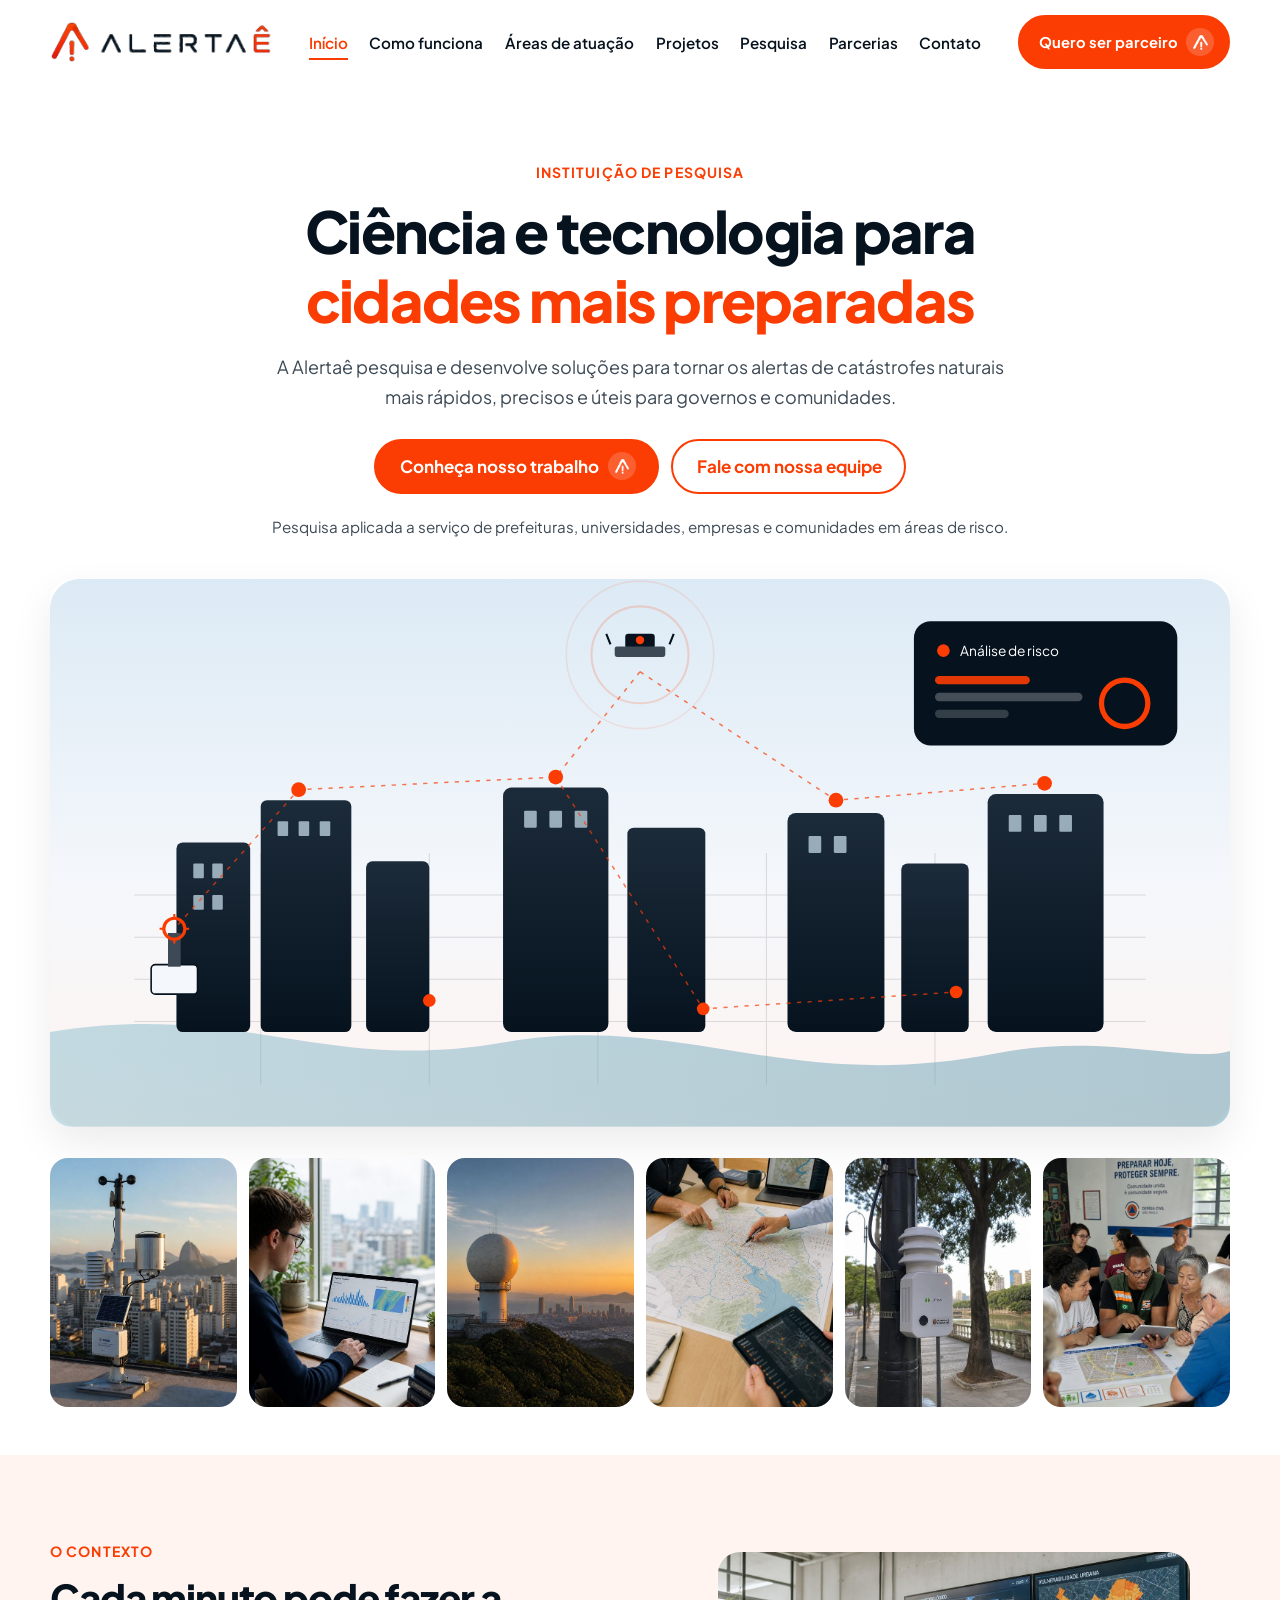
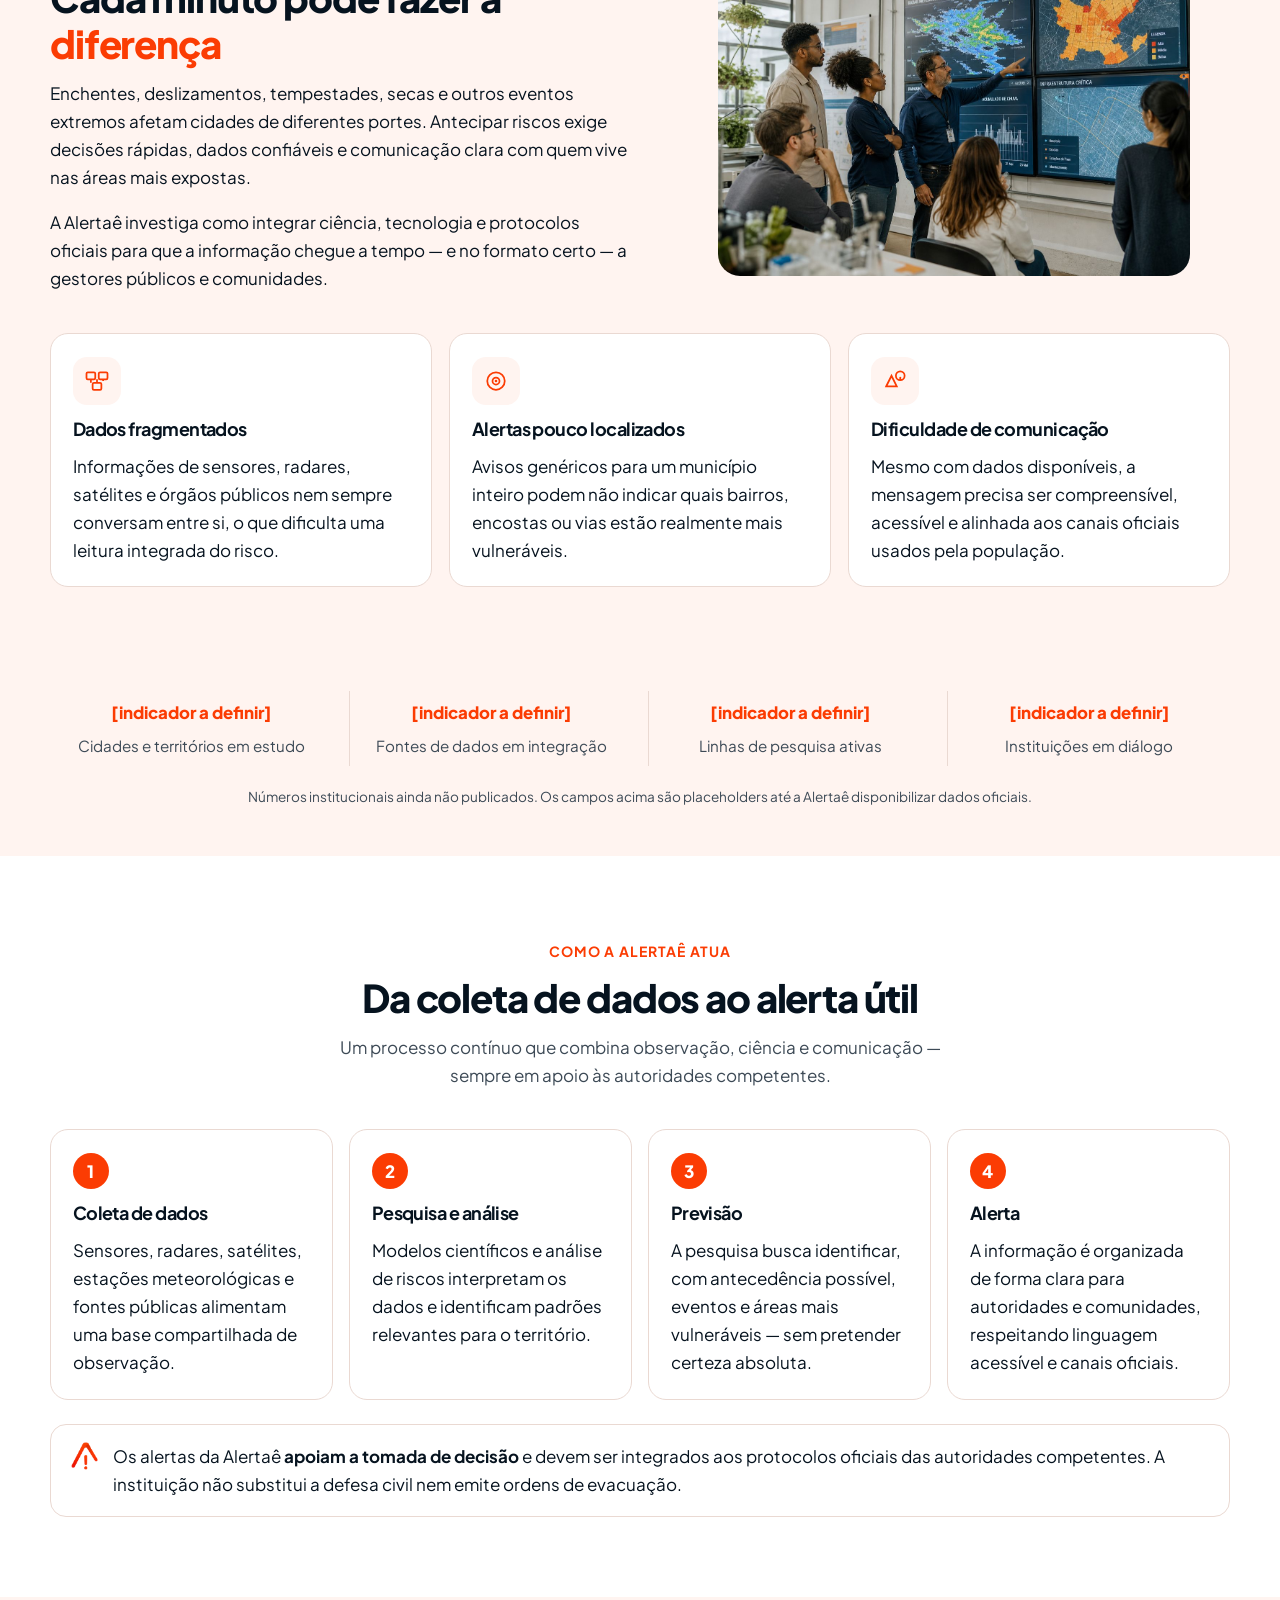
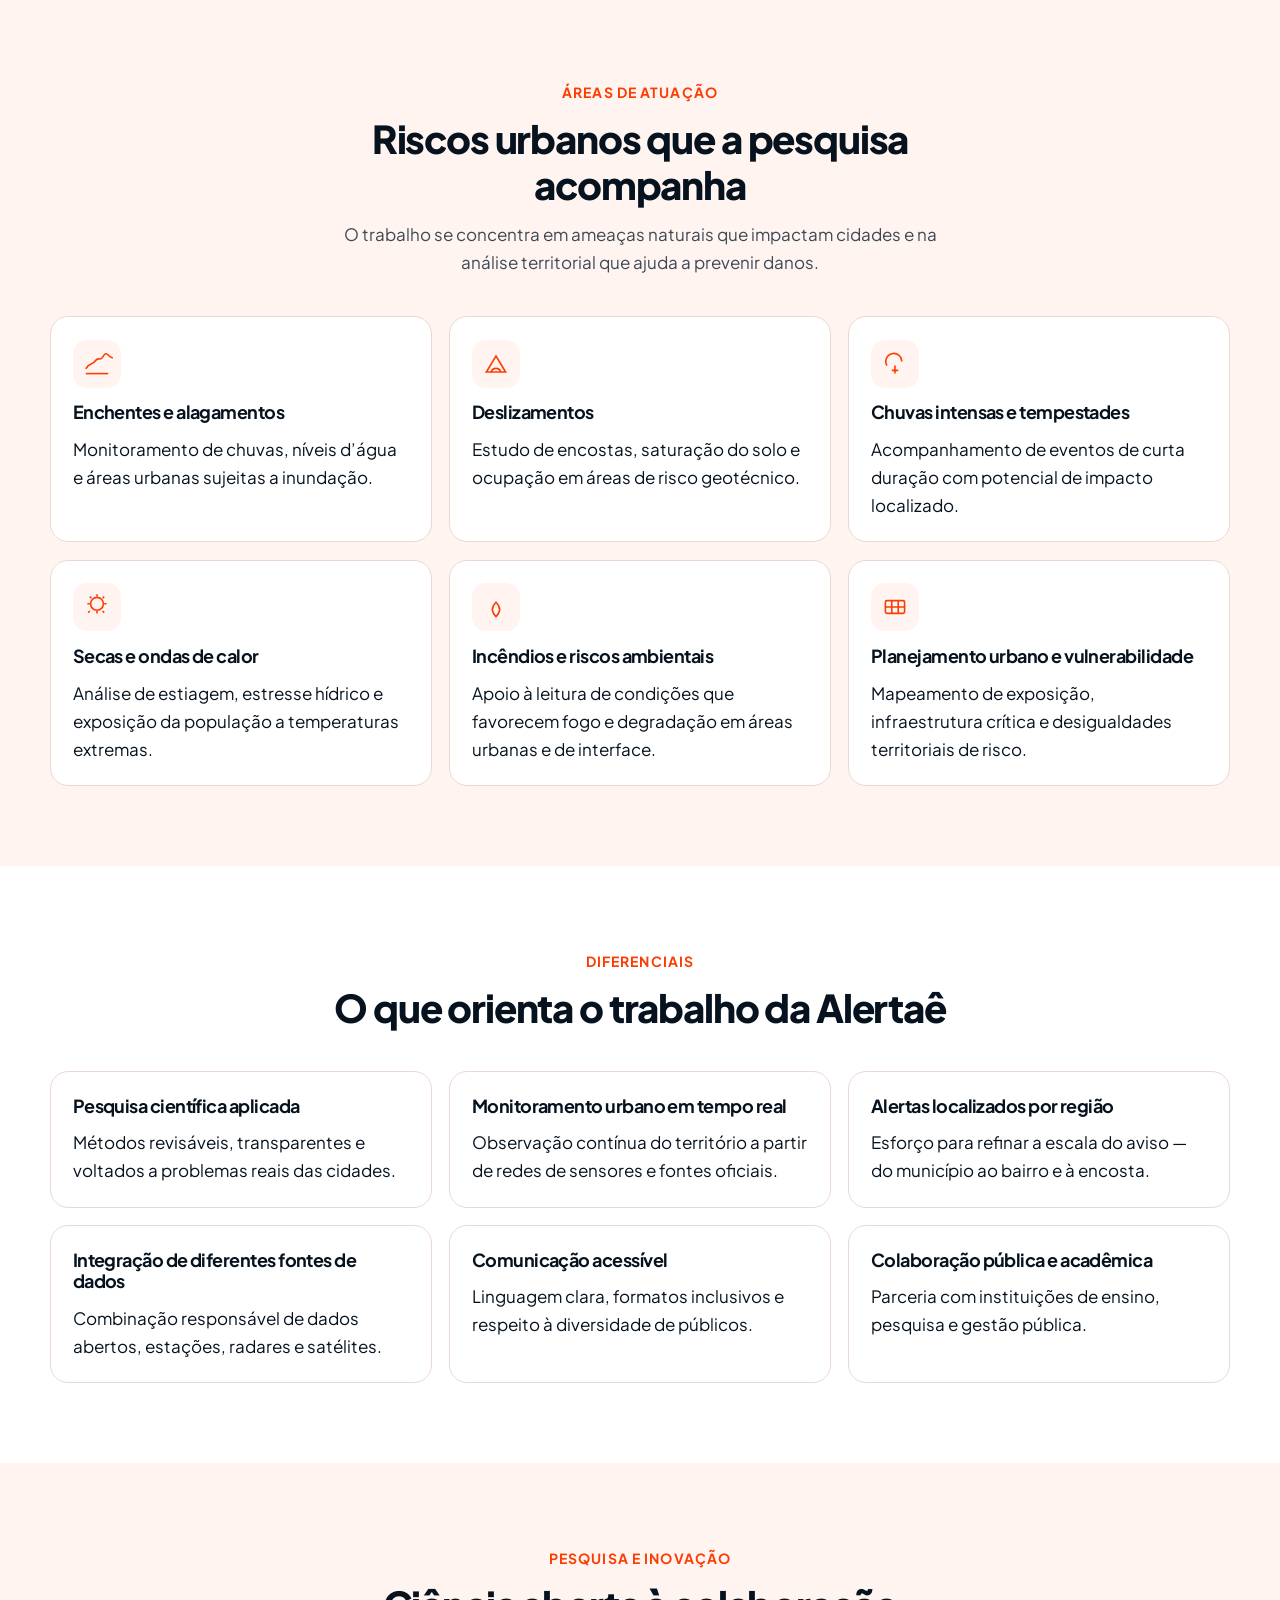
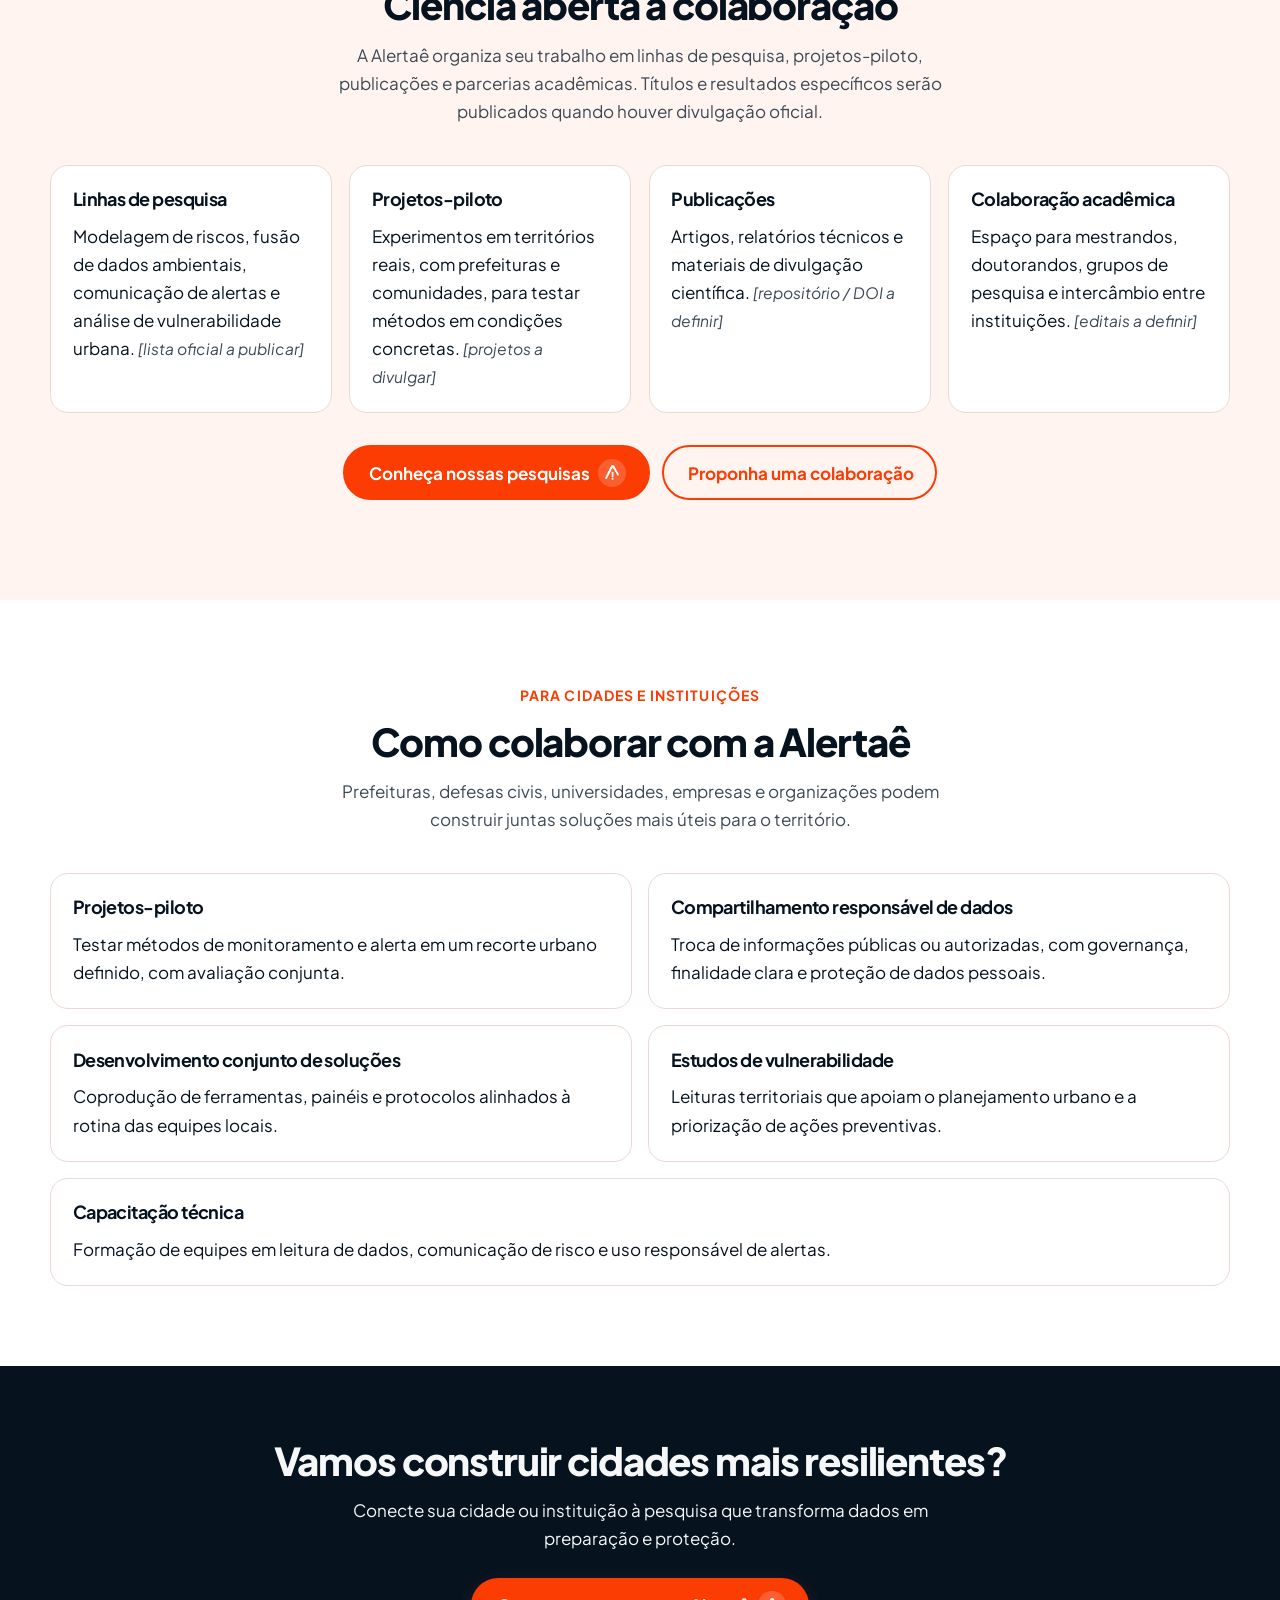
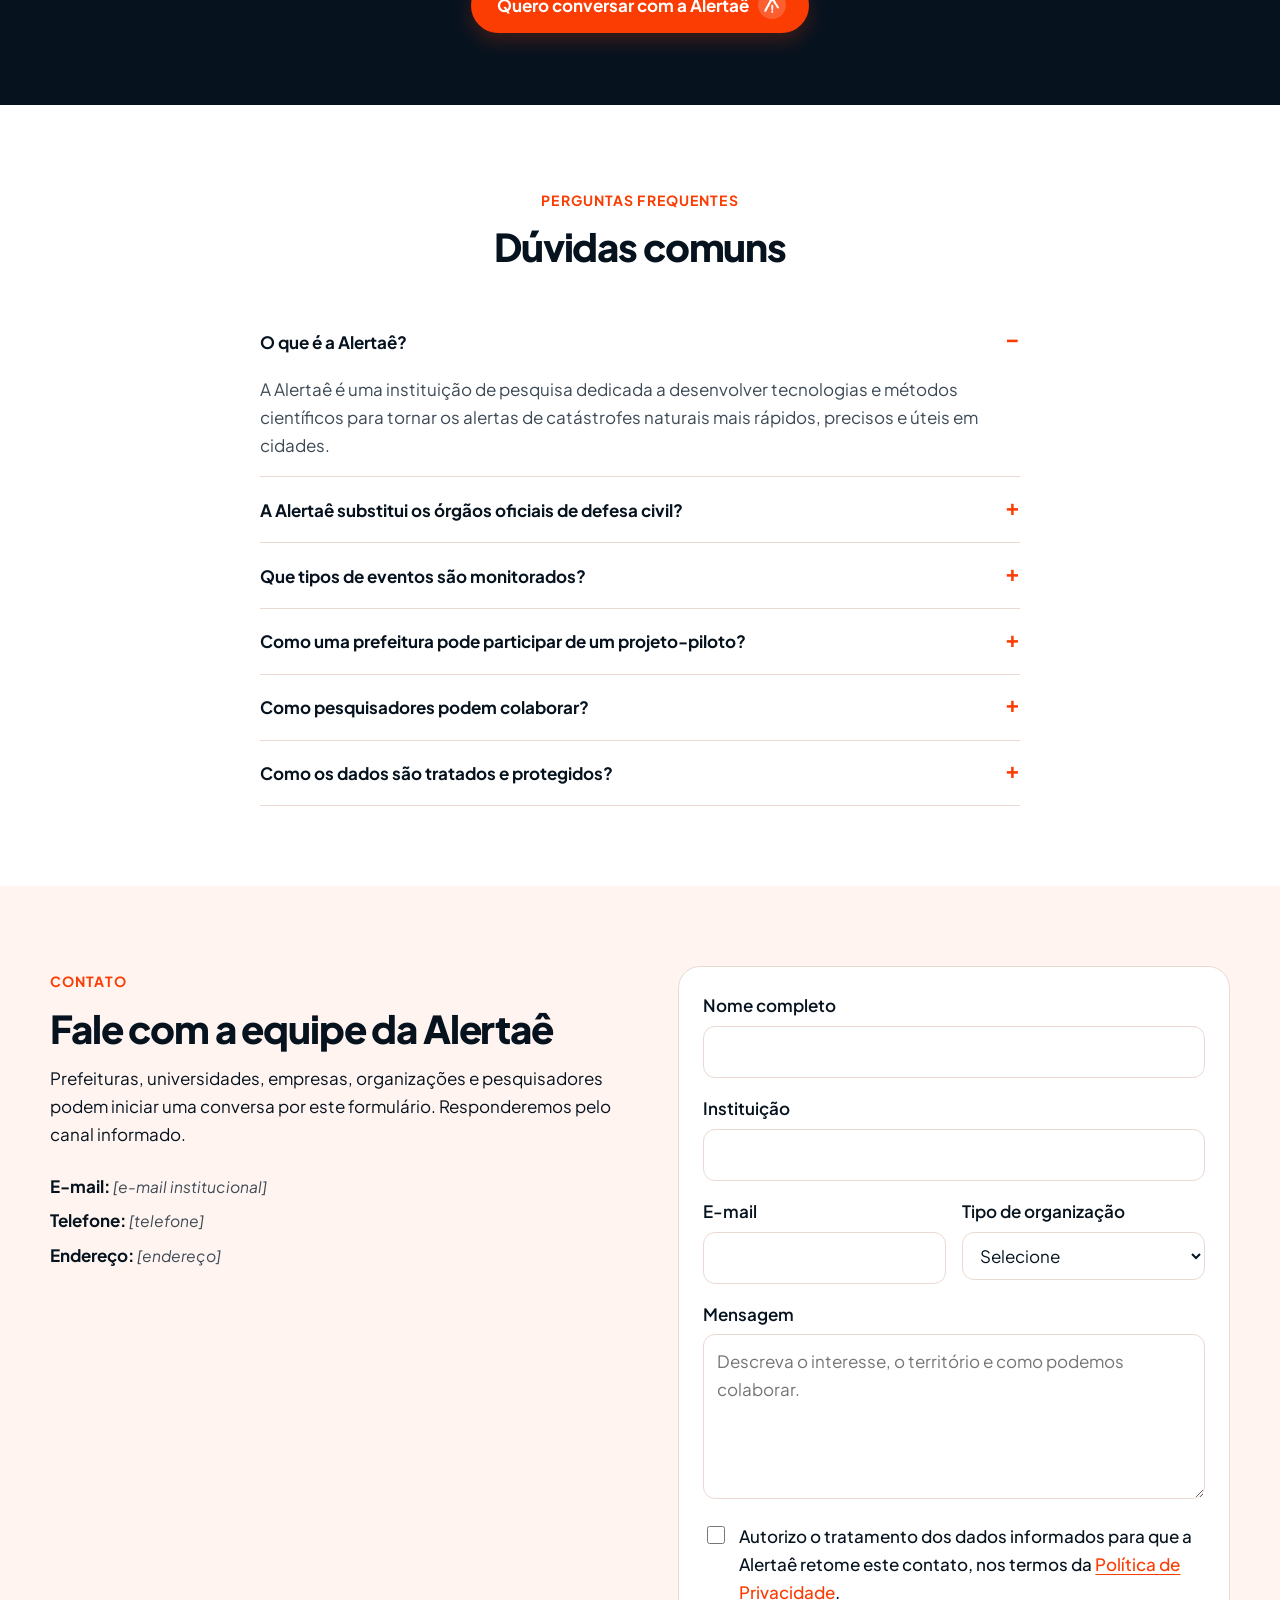
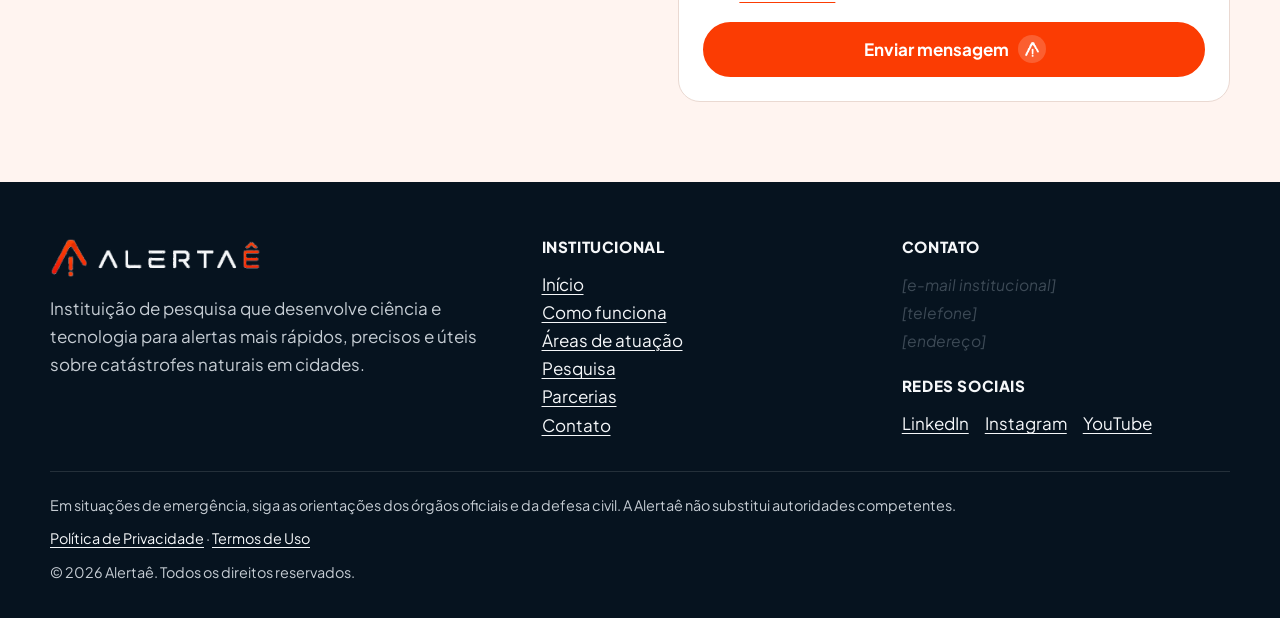
==== index.html @ 4af084ec "kjkfjnfk" ====
<!DOCTYPE html>
<html lang="pt-BR">
  <head>
    <meta charset="utf-8" />
    <meta name="viewport" content="width=device-width, initial-scale=1" />
    <meta name="theme-color" content="#06131f" />
    <meta name="color-scheme" content="light" />

    <!-- SEO -->
    <title>Alertaê — Ciência e tecnologia para cidades mais preparadas</title>
    <meta
      name="description"
      content="A Alertaê pesquisa e desenvolve métodos científicos e tecnologias para tornar os alertas de catástrofes naturais mais rápidos, precisos e úteis para governos e comunidades."
    />
    <meta name="robots" content="index, follow" />
    <link rel="canonical" href="https://[dominio-institucional]/" />

    <meta property="og:type" content="website" />
    <meta property="og:locale" content="pt_BR" />
    <meta property="og:title" content="Alertaê — Ciência e tecnologia para cidades mais preparadas" />
    <meta
      property="og:description"
      content="Pesquisa aplicada para antecipar riscos, apoiar decisões e proteger vidas em eventos extremos."
    />
    <meta property="og:image" content="assets/og-image.png" />
    <meta name="twitter:card" content="summary_large_image" />

    <link rel="icon" type="image/png" sizes="32x32" href="assets/favicon.png" />
    <link rel="icon" type="image/png" sizes="64x64" href="assets/favicon-64.png" />
    <link rel="apple-touch-icon" href="assets/apple-touch-icon.png" />

    <link rel="preconnect" href="https://fonts.googleapis.com" />
    <link rel="preconnect" href="https://fonts.gstatic.com" crossorigin />
    <link
      href="https://fonts.googleapis.com/css2?family=Plus+Jakarta+Sans:ital,wght@0,400;0,500;0,600;0,700;0,800;1,400&display=swap"
      rel="stylesheet"
    />
    <link rel="stylesheet" href="css/styles.css" />

    <script type="application/ld+json">
      {
        "@context": "https://schema.org",
        "@type": "ResearchOrganization",
        "name": "Alertaê",
        "url": "https://[dominio-institucional]/",
        "logo": "assets/logo-principal.png",
        "email": "[e-mail institucional]",
        "telephone": "[telefone]",
        "address": {
          "@type": "PostalAddress",
          "streetAddress": "[endereço]",
          "addressCountry": "BR"
        },
        "description": "Instituição de pesquisa dedicada ao desenvolvimento de tecnologias e métodos científicos para alertas mais rápidos e precisos sobre catástrofes naturais em cidades."
      }
    </script>
  </head>
  <body>
    <a class="skip-link" href="#conteudo">Pular para o conteúdo principal</a>

    <!-- ========== CABEÇALHO ========== -->
    <header class="site-header" id="topo">
      <div class="container header__inner">
        <a class="brand" href="#inicio" aria-label="Alertaê — ir para o início">
          <img
            class="brand__logo"
            src="assets/logo.png"
            alt="Alertaê"
            width="220"
            height="43"
          />
        </a>

        <nav class="nav" id="nav-principal" aria-label="Principal">
          <ul class="nav__list">
            <li><a class="nav__link is-active" href="#inicio">Início</a></li>
            <li><a class="nav__link" href="#como-funciona">Como funciona</a></li>
            <li><a class="nav__link" href="#areas">Áreas de atuação</a></li>
            <li><a class="nav__link" href="#projetos">Projetos</a></li>
            <li><a class="nav__link" href="#pesquisa">Pesquisa</a></li>
            <li><a class="nav__link" href="#parcerias">Parcerias</a></li>
            <li><a class="nav__link" href="#contato">Contato</a></li>
            <li class="nav__cta">
              <a class="btn btn--primary" href="#contato">Quero ser parceiro</a>
            </li>
          </ul>
        </nav>

        <div class="header__actions">
          <a class="btn btn--primary" href="#contato">
            Quero ser parceiro
            <span class="btn__icon" aria-hidden="true">
              <img src="assets/icone-branco.png" alt="" width="16" height="16" />
            </span>
          </a>
          <button
            class="nav-toggle"
            type="button"
            aria-controls="nav-principal"
            aria-expanded="false"
            aria-label="Abrir menu"
          >
            <span class="nav-toggle__bars" aria-hidden="true"></span>
          </button>
        </div>
      </div>
    </header>

    <main id="conteudo">
      <!-- ========== HERO ========== -->
      <section class="hero" id="inicio" aria-labelledby="hero-titulo">
        <div class="container">
          <p class="eyebrow">Instituição de pesquisa</p>
          <h1 id="hero-titulo" class="hero__title">
            Ciência e tecnologia para
            <span class="accent">cidades mais preparadas</span>
          </h1>
          <p class="hero__lead">
            A Alertaê pesquisa e desenvolve soluções para tornar os alertas de
            catástrofes naturais mais rápidos, precisos e úteis para governos e
            comunidades.
          </p>
          <div class="hero__actions">
            <a class="btn btn--primary" href="#como-funciona">
              Conheça nosso trabalho
              <span class="btn__icon" aria-hidden="true">
                <img src="assets/icone-branco.png" alt="" width="16" height="16" />
              </span>
            </a>
            <a class="btn btn--ghost" href="#contato">Fale com nossa equipe</a>
          </div>
          <p class="hero__trust">
            Pesquisa aplicada a serviço de prefeituras, universidades, empresas e
            comunidades em áreas de risco.
          </p>

          <!-- Visualização: cidade monitorada por sensores, satélites e estações -->
          <figure class="hero__visual">
            <svg
              class="city-monitor"
              viewBox="0 0 1120 520"
              role="img"
              aria-labelledby="city-monitor-title city-monitor-desc"
            >
              <title id="city-monitor-title">Cidade monitorada pela Alertaê</title>
              <desc id="city-monitor-desc">
                Ilustração de um tecido urbano com estações meteorológicas, sensores,
                satélite e painéis de análise de dados conectados em rede.
              </desc>
              <defs>
                <linearGradient id="sky" x1="0" y1="0" x2="0" y2="1">
                  <stop offset="0%" stop-color="#dceaf5" />
                  <stop offset="55%" stop-color="#f4f7fb" />
                  <stop offset="100%" stop-color="#fff4f0" />
                </linearGradient>
                <linearGradient id="building" x1="0" y1="0" x2="0" y2="1">
                  <stop offset="0%" stop-color="#1c2b3a" />
                  <stop offset="100%" stop-color="#06131f" />
                </linearGradient>
                <linearGradient id="water" x1="0" y1="0" x2="1" y2="0">
                  <stop offset="0%" stop-color="#7eb7c9" />
                  <stop offset="100%" stop-color="#4f8fa8" />
                </linearGradient>
              </defs>
              <rect width="1120" height="520" rx="28" fill="url(#sky)" />

              <!-- satélite e ondas de sinal -->
              <g class="pulse-ring" transform="translate(560 72)">
                <circle r="46" fill="none" stroke="#fb3c03" stroke-opacity="0.18" stroke-width="2" />
                <circle r="70" fill="none" stroke="#fb3c03" stroke-opacity="0.1" stroke-width="1.5" />
              </g>
              <g transform="translate(528 44)">
                <rect x="18" y="8" width="28" height="14" rx="3" fill="#06131f" />
                <rect x="8" y="20" width="48" height="10" rx="2" fill="#3d4a56" />
                <circle cx="32" cy="14" r="4" fill="#fb3c03" />
                <path d="M4 18 L0 8 M60 18 L64 8" stroke="#06131f" stroke-width="2" />
              </g>

              <!-- grade urbana de fundo -->
              <g opacity="0.12" stroke="#06131f" stroke-width="1">
                <path d="M80 300 H1040 M80 340 H1040 M80 380 H1040 M80 420 H1040" />
                <path d="M200 260 V480 M360 260 V480 M520 260 V480 M680 260 V480 M840 260 V480" />
              </g>

              <!-- rio -->
              <path
                d="M0 430 C180 400 260 470 430 440 C600 410 700 490 900 450 C1000 430 1080 460 1120 448 V520 H0 Z"
                fill="url(#water)"
                opacity="0.45"
              />

              <!-- edifícios -->
              <g fill="url(#building)">
                <rect x="120" y="250" width="70" height="180" rx="6" />
                <rect x="200" y="210" width="86" height="220" rx="6" />
                <rect x="300" y="268" width="60" height="162" rx="6" />
                <rect x="430" y="198" width="100" height="232" rx="8" />
                <rect x="548" y="236" width="74" height="194" rx="6" />
                <rect x="700" y="222" width="92" height="208" rx="8" />
                <rect x="808" y="270" width="64" height="160" rx="6" />
                <rect x="890" y="204" width="110" height="226" rx="8" />
              </g>
              <!-- janelas -->
              <g fill="#cfe4f0" opacity="0.7">
                <rect x="136" y="270" width="10" height="14" rx="1" /><rect x="154" y="270" width="10" height="14" rx="1" />
                <rect x="136" y="300" width="10" height="14" rx="1" /><rect x="154" y="300" width="10" height="14" rx="1" />
                <rect x="216" y="230" width="10" height="14" rx="1" /><rect x="236" y="230" width="10" height="14" rx="1" />
                <rect x="256" y="230" width="10" height="14" rx="1" />
                <rect x="450" y="220" width="12" height="16" rx="1" /><rect x="474" y="220" width="12" height="16" rx="1" />
                <rect x="498" y="220" width="12" height="16" rx="1" />
                <rect x="720" y="244" width="12" height="16" rx="1" /><rect x="744" y="244" width="12" height="16" rx="1" />
                <rect x="910" y="224" width="12" height="16" rx="1" /><rect x="934" y="224" width="12" height="16" rx="1" />
                <rect x="958" y="224" width="12" height="16" rx="1" />
              </g>

              <!-- estação meteorológica -->
              <g transform="translate(78 318)">
                <rect x="18" y="48" width="44" height="28" rx="4" fill="#f4f7fb" stroke="#06131f" stroke-width="1.5" />
                <rect x="34" y="18" width="12" height="32" fill="#3d4a56" />
                <circle cx="40" cy="14" r="10" fill="none" stroke="#fb3c03" stroke-width="3" />
                <path d="M40 4 V0 M50 14 H54 M40 24 V28 M30 14 H26" stroke="#fb3c03" stroke-width="2" />
              </g>

              <!-- nós de sensores -->
              <g class="sensor-nodes">
                <circle cx="236" cy="200" r="7" fill="#fb3c03" />
                <circle cx="480" cy="188" r="7" fill="#fb3c03" />
                <circle cx="746" cy="210" r="7" fill="#fb3c03" />
                <circle cx="944" cy="194" r="7" fill="#fb3c03" />
                <circle cx="360" cy="400" r="6" fill="#fb3c03" />
                <circle cx="620" cy="408" r="6" fill="#fb3c03" />
                <circle cx="860" cy="392" r="6" fill="#fb3c03" />
              </g>
              <g fill="none" stroke="#fb3c03" stroke-width="1.4" stroke-dasharray="4 6" opacity="0.7">
                <path d="M560 88 L480 188 L236 200 L118 332" />
                <path d="M560 88 L746 210 L944 194" />
                <path d="M480 188 L620 408 L860 392" />
              </g>

              <!-- painel de análise -->
              <g transform="translate(820 40)">
                <rect width="250" height="118" rx="16" fill="#06131f" />
                <circle cx="28" cy="28" r="6" fill="#fb3c03" />
                <text x="44" y="33" fill="#fff" font-size="13" font-family="Plus Jakarta Sans, sans-serif">Análise de risco</text>
                <rect x="20" y="52" width="90" height="8" rx="4" fill="#fb3c03" opacity="0.9" />
                <rect x="20" y="68" width="140" height="8" rx="4" fill="#fff" opacity="0.25" />
                <rect x="20" y="84" width="70" height="8" rx="4" fill="#fff" opacity="0.18" />
                <circle cx="200" cy="78" r="22" fill="none" stroke="#fb3c03" stroke-width="5" />
              </g>
            </svg>
            <figcaption class="visually-hidden">
              Representação esquemática de monitoramento urbano com sensores,
              satélite, estação meteorológica e análise de dados.
            </figcaption>
          </figure>

          <!-- Faixa de imagens (referência de layout) -->
          <ul class="media-strip" aria-label="Ambientes de pesquisa e monitoramento">
            <li>
              <img
                src="assets/images/galeria-estacao.jpg"
                alt="Estação meteorológica instalada em área urbana para coleta de dados ambientais"
                width="507"
                height="760"
                loading="lazy"
              />
            </li>
            <li>
              <img
                src="assets/images/galeria-pesquisa.jpg"
                alt="Pesquisadores analisando mapas e dados em ambiente de laboratório"
                width="507"
                height="760"
                loading="lazy"
              />
            </li>
            <li>
              <img
                src="assets/images/galeria-radar.jpg"
                alt="Visualização de radar meteorológico em tela de monitoramento"
                width="507"
                height="760"
                loading="lazy"
              />
            </li>
            <li>
              <img
                src="assets/images/galeria-mapa.jpg"
                alt="Mapa urbano com camadas de dados para análise de vulnerabilidade"
                width="507"
                height="760"
                loading="lazy"
              />
            </li>
            <li>
              <img
                src="assets/images/galeria-sensores.jpg"
                alt="Sensor ambiental instalado em via pública como parte de uma rede de monitoramento"
                width="507"
                height="760"
                loading="lazy"
              />
            </li>
            <li>
              <img
                src="assets/images/galeria-comunidade.jpg"
                alt="Encontro colaborativo entre equipe técnica e comunidade para preparação diante de riscos"
                width="507"
                height="760"
                loading="lazy"
              />
            </li>
          </ul>
        </div>
      </section>

      <!-- ========== PROBLEMA ========== -->
      <section class="section section--soft" id="problema" aria-labelledby="problema-titulo">
        <div class="container">
          <div class="split">
            <div>
              <p class="eyebrow">O contexto</p>
              <h2 id="problema-titulo">
                Cada minuto pode fazer a
                <span class="accent">diferença</span>
              </h2>
              <p>
                Enchentes, deslizamentos, tempestades, secas e outros eventos extremos
                afetam cidades de diferentes portes. Antecipar riscos exige decisões
                rápidas, dados confiáveis e comunicação clara com quem vive nas áreas
                mais expostas.
              </p>
              <p>
                A Alertaê investiga como integrar ciência, tecnologia e protocolos
                oficiais para que a informação chegue a tempo — e no formato certo —
                a gestores públicos e comunidades.
              </p>
            </div>
            <figure class="split__media">
              <img
                src="assets/images/pesquisa.jpg"
                alt="Equipe de pesquisa em laboratório analisando dados ambientais em telas e mapas"
                width="1350"
                height="900"
                loading="lazy"
              />
            </figure>
          </div>

          <ul class="challenge-grid">
            <li class="challenge-card">
              <span class="challenge-card__icon" aria-hidden="true">
                <svg viewBox="0 0 32 32" width="28" height="28"><rect x="4" y="6" width="10" height="8" rx="1.5" fill="none" stroke="currentColor" stroke-width="2"/><rect x="18" y="6" width="10" height="8" rx="1.5" fill="none" stroke="currentColor" stroke-width="2"/><rect x="11" y="18" width="10" height="8" rx="1.5" fill="none" stroke="currentColor" stroke-width="2"/><path d="M9 14v4M23 14v2M16 14v4" stroke="currentColor" stroke-width="2"/></svg>
              </span>
              <h3>Dados fragmentados</h3>
              <p>
                Informações de sensores, radares, satélites e órgãos públicos nem
                sempre conversam entre si, o que dificulta uma leitura integrada do
                risco.
              </p>
            </li>
            <li class="challenge-card">
              <span class="challenge-card__icon" aria-hidden="true">
                <svg viewBox="0 0 32 32" width="28" height="28"><circle cx="16" cy="16" r="10" fill="none" stroke="currentColor" stroke-width="2"/><circle cx="16" cy="16" r="4" fill="none" stroke="currentColor" stroke-width="2"/><circle cx="16" cy="16" r="1.5" fill="currentColor"/></svg>
              </span>
              <h3>Alertas pouco localizados</h3>
              <p>
                Avisos genéricos para um município inteiro podem não indicar quais
                bairros, encostas ou vias estão realmente mais vulneráveis.
              </p>
            </li>
            <li class="challenge-card">
              <span class="challenge-card__icon" aria-hidden="true">
                <svg viewBox="0 0 32 32" width="28" height="28"><path d="M6 22l6-12 6 12H6z" fill="none" stroke="currentColor" stroke-width="2"/><circle cx="22" cy="10" r="5" fill="none" stroke="currentColor" stroke-width="2"/><path d="M22 12v2" stroke="currentColor" stroke-width="2" stroke-linecap="round"/></svg>
              </span>
              <h3>Dificuldade de comunicação</h3>
              <p>
                Mesmo com dados disponíveis, a mensagem precisa ser compreensível,
                acessível e alinhada aos canais oficiais usados pela população.
              </p>
            </li>
          </ul>
        </div>
      </section>

      <!-- Indicadores institucionais: placeholders, sem números inventados -->
      <section class="metrics" aria-labelledby="metricas-titulo">
        <div class="container">
          <h2 id="metricas-titulo" class="visually-hidden">Indicadores institucionais</h2>
          <ul class="metrics__list">
            <li>
              <p class="metrics__value">[indicador a definir]</p>
              <p class="metrics__label">Cidades e territórios em estudo</p>
            </li>
            <li>
              <p class="metrics__value">[indicador a definir]</p>
              <p class="metrics__label">Fontes de dados em integração</p>
            </li>
            <li>
              <p class="metrics__value">[indicador a definir]</p>
              <p class="metrics__label">Linhas de pesquisa ativas</p>
            </li>
            <li>
              <p class="metrics__value">[indicador a definir]</p>
              <p class="metrics__label">Instituições em diálogo</p>
            </li>
          </ul>
          <p class="metrics__note">
            Números institucionais ainda não publicados. Os campos acima são
            placeholders até a Alertaê disponibilizar dados oficiais.
          </p>
        </div>
      </section>

      <!-- ========== COMO FUNCIONA ========== -->
      <section class="section" id="como-funciona" aria-labelledby="como-titulo">
        <div class="container">
          <header class="section__header">
            <p class="eyebrow">Como a Alertaê atua</p>
            <h2 id="como-titulo">Da coleta de dados ao alerta útil</h2>
            <p class="section__intro">
              Um processo contínuo que combina observação, ciência e comunicação —
              sempre em apoio às autoridades competentes.
            </p>
          </header>

          <ol class="process">
            <li class="process__step">
              <span class="process__num" aria-hidden="true">1</span>
              <h3>Coleta de dados</h3>
              <p>
                Sensores, radares, satélites, estações meteorológicas e fontes
                públicas alimentam uma base compartilhada de observação.
              </p>
            </li>
            <li class="process__step">
              <span class="process__num" aria-hidden="true">2</span>
              <h3>Pesquisa e análise</h3>
              <p>
                Modelos científicos e análise de riscos interpretam os dados e
                identificam padrões relevantes para o território.
              </p>
            </li>
            <li class="process__step">
              <span class="process__num" aria-hidden="true">3</span>
              <h3>Previsão</h3>
              <p>
                A pesquisa busca identificar, com antecedência possível, eventos e
                áreas mais vulneráveis — sem pretender certeza absoluta.
              </p>
            </li>
            <li class="process__step">
              <span class="process__num" aria-hidden="true">4</span>
              <h3>Alerta</h3>
              <p>
                A informação é organizada de forma clara para autoridades e
                comunidades, respeitando linguagem acessível e canais oficiais.
              </p>
            </li>
          </ol>

          <aside class="notice" role="note">
            <img src="assets/icone.png" alt="" width="28" height="28" />
            <p>
              Os alertas da Alertaê <strong>apoiam a tomada de decisão</strong> e
              devem ser integrados aos protocolos oficiais das autoridades
              competentes. A instituição não substitui a defesa civil nem emite
              ordens de evacuação.
            </p>
          </aside>
        </div>
      </section>

      <!-- ========== ÁREAS ========== -->
      <section class="section section--soft" id="areas" aria-labelledby="areas-titulo">
        <div class="container">
          <header class="section__header">
            <p class="eyebrow">Áreas de atuação</p>
            <h2 id="areas-titulo">Riscos urbanos que a pesquisa acompanha</h2>
            <p class="section__intro">
              O trabalho se concentra em ameaças naturais que impactam cidades e
              na análise territorial que ajuda a prevenir danos.
            </p>
          </header>

          <ul class="card-grid">
            <li class="info-card">
              <span class="info-card__icon" aria-hidden="true">
                <svg viewBox="0 0 40 40" width="32" height="32"><path d="M6 26c4-8 8-4 12-10s6 2 10-6 8 4 12 2" fill="none" stroke="currentColor" stroke-width="2"/><path d="M6 32h28" stroke="currentColor" stroke-width="2"/></svg>
              </span>
              <h3>Enchentes e alagamentos</h3>
              <p>Monitoramento de chuvas, níveis d’água e áreas urbanas sujeitas a inundação.</p>
            </li>
            <li class="info-card">
              <span class="info-card__icon" aria-hidden="true">
                <svg viewBox="0 0 40 40" width="32" height="32"><path d="M8 30 L20 10 L32 30Z" fill="none" stroke="currentColor" stroke-width="2"/><path d="M14 30c2-6 10-6 12 0" fill="none" stroke="currentColor" stroke-width="2"/></svg>
              </span>
              <h3>Deslizamentos</h3>
              <p>Estudo de encostas, saturação do solo e ocupação em áreas de risco geotécnico.</p>
            </li>
            <li class="info-card">
              <span class="info-card__icon" aria-hidden="true">
                <svg viewBox="0 0 40 40" width="32" height="32"><path d="M10 22a10 10 0 1 1 18.5-5" fill="none" stroke="currentColor" stroke-width="2"/><path d="M20 22v10M16 28h8" stroke="currentColor" stroke-width="2"/></svg>
              </span>
              <h3>Chuvas intensas e tempestades</h3>
              <p>Acompanhamento de eventos de curta duração com potencial de impacto localizado.</p>
            </li>
            <li class="info-card">
              <span class="info-card__icon" aria-hidden="true">
                <svg viewBox="0 0 40 40" width="32" height="32"><circle cx="20" cy="16" r="8" fill="none" stroke="currentColor" stroke-width="2"/><path d="M20 4v3M20 25v3M8 16h3M29 16h3M11 7l2 2M27 25l2 2M29 7l-2 2M11 25l-2 2" stroke="currentColor" stroke-width="2"/></svg>
              </span>
              <h3>Secas e ondas de calor</h3>
              <p>Análise de estiagem, estresse hídrico e exposição da população a temperaturas extremas.</p>
            </li>
            <li class="info-card">
              <span class="info-card__icon" aria-hidden="true">
                <svg viewBox="0 0 40 40" width="32" height="32"><path d="M20 32c8-8 4-14 0-18-4 4-8 10 0 18z" fill="none" stroke="currentColor" stroke-width="2"/></svg>
              </span>
              <h3>Incêndios e riscos ambientais</h3>
              <p>Apoio à leitura de condições que favorecem fogo e degradação em áreas urbanas e de interface.</p>
            </li>
            <li class="info-card">
              <span class="info-card__icon" aria-hidden="true">
                <svg viewBox="0 0 40 40" width="32" height="32"><rect x="8" y="12" width="24" height="16" rx="2" fill="none" stroke="currentColor" stroke-width="2"/><path d="M8 20h24M16 12v16M24 12v16" stroke="currentColor" stroke-width="2"/></svg>
              </span>
              <h3>Planejamento urbano e vulnerabilidade</h3>
              <p>Mapeamento de exposição, infraestrutura crítica e desigualdades territoriais de risco.</p>
            </li>
          </ul>
        </div>
      </section>

      <!-- ========== DIFERENCIAIS ========== -->
      <section class="section" id="diferenciais" aria-labelledby="diferenciais-titulo">
        <div class="container">
          <header class="section__header">
            <p class="eyebrow">Diferenciais</p>
            <h2 id="diferenciais-titulo">O que orienta o trabalho da Alertaê</h2>
          </header>
          <ul class="feature-grid">
            <li>
              <h3>Pesquisa científica aplicada</h3>
              <p>Métodos revisáveis, transparentes e voltados a problemas reais das cidades.</p>
            </li>
            <li>
              <h3>Monitoramento urbano em tempo real</h3>
              <p>Observação contínua do território a partir de redes de sensores e fontes oficiais.</p>
            </li>
            <li>
              <h3>Alertas localizados por região</h3>
              <p>Esforço para refinar a escala do aviso — do município ao bairro e à encosta.</p>
            </li>
            <li>
              <h3>Integração de diferentes fontes de dados</h3>
              <p>Combinação responsável de dados abertos, estações, radares e satélites.</p>
            </li>
            <li>
              <h3>Comunicação acessível</h3>
              <p>Linguagem clara, formatos inclusivos e respeito à diversidade de públicos.</p>
            </li>
            <li>
              <h3>Colaboração pública e acadêmica</h3>
              <p>Parceria com instituições de ensino, pesquisa e gestão pública.</p>
            </li>
          </ul>
        </div>
      </section>

      <!-- ========== PESQUISA ========== -->
      <section class="section section--soft" id="pesquisa" aria-labelledby="pesquisa-titulo">
        <div class="container">
          <header class="section__header">
            <p class="eyebrow">Pesquisa e inovação</p>
            <h2 id="pesquisa-titulo">Ciência aberta à colaboração</h2>
            <p class="section__intro">
              A Alertaê organiza seu trabalho em linhas de pesquisa, projetos-piloto,
              publicações e parcerias acadêmicas. Títulos e resultados específicos
              serão publicados quando houver divulgação oficial.
            </p>
          </header>

          <ul class="card-grid card-grid--4">
            <li class="info-card">
              <h3>Linhas de pesquisa</h3>
              <p>
                Modelagem de riscos, fusão de dados ambientais, comunicação de alertas
                e análise de vulnerabilidade urbana.
                <span class="placeholder">[lista oficial a publicar]</span>
              </p>
            </li>
            <li class="info-card">
              <h3>Projetos-piloto</h3>
              <p>
                Experimentos em territórios reais, com prefeituras e comunidades,
                para testar métodos em condições concretas.
                <span class="placeholder">[projetos a divulgar]</span>
              </p>
            </li>
            <li class="info-card">
              <h3>Publicações</h3>
              <p>
                Artigos, relatórios técnicos e materiais de divulgação científica.
                <span class="placeholder">[repositório / DOI a definir]</span>
              </p>
            </li>
            <li class="info-card">
              <h3>Colaboração acadêmica</h3>
              <p>
                Espaço para mestrandos, doutorandos, grupos de pesquisa e intercâmbio
                entre instituições.
                <span class="placeholder">[editais a definir]</span>
              </p>
            </li>
          </ul>

          <div class="hero__actions section__actions">
            <a class="btn btn--primary" href="#contato">
              Conheça nossas pesquisas
              <span class="btn__icon" aria-hidden="true">
                <img src="assets/icone-branco.png" alt="" width="16" height="16" />
              </span>
            </a>
            <a class="btn btn--ghost" href="#contato">Proponha uma colaboração</a>
          </div>
        </div>
      </section>

      <!-- ========== PARCERIAS ========== -->
      <section class="section" id="parcerias" aria-labelledby="parcerias-titulo">
        <div class="container">
          <header class="section__header">
            <p class="eyebrow">Para cidades e instituições</p>
            <h2 id="parcerias-titulo">Como colaborar com a Alertaê</h2>
            <p class="section__intro">
              Prefeituras, defesas civis, universidades, empresas e organizações
              podem construir juntas soluções mais úteis para o território.
            </p>
          </header>

          <ul class="collab-list">
            <li>
              <h3>Projetos-piloto</h3>
              <p>Testar métodos de monitoramento e alerta em um recorte urbano definido, com avaliação conjunta.</p>
            </li>
            <li>
              <h3>Compartilhamento responsável de dados</h3>
              <p>Troca de informações públicas ou autorizadas, com governança, finalidade clara e proteção de dados pessoais.</p>
            </li>
            <li>
              <h3>Desenvolvimento conjunto de soluções</h3>
              <p>Coprodução de ferramentas, painéis e protocolos alinhados à rotina das equipes locais.</p>
            </li>
            <li>
              <h3>Estudos de vulnerabilidade</h3>
              <p>Leituras territoriais que apoiam o planejamento urbano e a priorização de ações preventivas.</p>
            </li>
            <li>
              <h3>Capacitação técnica</h3>
              <p>Formação de equipes em leitura de dados, comunicação de risco e uso responsável de alertas.</p>
            </li>
          </ul>
        </div>
      </section>

      <!-- ========== CTA ========== -->
      <section class="cta-banner" aria-labelledby="cta-titulo">
        <div class="container cta-banner__inner">
          <h2 id="cta-titulo">Vamos construir cidades mais resilientes?</h2>
          <p>
            Conecte sua cidade ou instituição à pesquisa que transforma dados em
            preparação e proteção.
          </p>
          <a class="btn btn--primary btn--on-dark" href="#contato">
            Quero conversar com a Alertaê
            <span class="btn__icon" aria-hidden="true">
              <img src="assets/icone-branco.png" alt="" width="16" height="16" />
            </span>
          </a>
        </div>
      </section>

      <!-- ========== FAQ ========== -->
      <section class="section" id="faq" aria-labelledby="faq-titulo">
        <div class="container narrow">
          <header class="section__header">
            <p class="eyebrow">Perguntas frequentes</p>
            <h2 id="faq-titulo">Dúvidas comuns</h2>
          </header>

          <div class="faq">
            <details class="faq__item" open>
              <summary>O que é a Alertaê?</summary>
              <p>
                A Alertaê é uma instituição de pesquisa dedicada a desenvolver
                tecnologias e métodos científicos para tornar os alertas de
                catástrofes naturais mais rápidos, precisos e úteis em cidades.
              </p>
            </details>
            <details class="faq__item">
              <summary>A Alertaê substitui os órgãos oficiais de defesa civil?</summary>
              <p>
                Não. A Alertaê não substitui defesa civil, prefeituras ou órgãos
                de meteorologia. A pesquisa apoia a tomada de decisão e deve ser
                integrada aos protocolos oficiais. Em emergência, a população deve
                seguir as orientações das autoridades competentes.
              </p>
            </details>
            <details class="faq__item">
              <summary>Que tipos de eventos são monitorados?</summary>
              <p>
                O escopo inclui enchentes e alagamentos, deslizamentos, chuvas
                intensas e tempestades, secas e ondas de calor, incêndios e riscos
                ambientais, além de estudos de vulnerabilidade urbana. A cobertura
                efetiva depende de cada projeto e território.
              </p>
            </details>
            <details class="faq__item">
              <summary>Como uma prefeitura pode participar de um projeto-piloto?</summary>
              <p>
                A gestão municipal pode apresentar o território, os desafios e a
                disponibilidade de dados ou equipes. O diálogo começa pelo
                formulário de contato. Critérios, prazos e contrapartidas serão
                definidos caso a caso.
                <span class="placeholder"> [edital ou fluxo oficial a definir]</span>
              </p>
            </details>
            <details class="faq__item">
              <summary>Como pesquisadores podem colaborar?</summary>
              <p>
                Pesquisadores e grupos acadêmicos podem propor colaboração em
                modelagem, dados, comunicação de risco ou estudos de campo. Envie
                uma breve descrição do interesse pelo formulário.
                <span class="placeholder"> [programa de visitação / convênio a definir]</span>
              </p>
            </details>
            <details class="faq__item">
              <summary>Como os dados são tratados e protegidos?</summary>
              <p>
                Dados pessoais são tratados conforme a legislação brasileira
                aplicável, em especial a Lei Geral de Proteção de Dados (LGPD).
                Dados territoriais e ambientais seguem finalidade específica,
                minimização e acordos de uso quando houver fontes de terceiros.
                Detalhes constam na Política de Privacidade.
              </p>
            </details>
          </div>
        </div>
      </section>

      <!-- ========== CONTATO ========== -->
      <section class="section section--soft" id="contato" aria-labelledby="contato-titulo">
        <div class="container split split--form">
          <div>
            <p class="eyebrow">Contato</p>
            <h2 id="contato-titulo">Fale com a equipe da Alertaê</h2>
            <p>
              Prefeituras, universidades, empresas, organizações e pesquisadores
              podem iniciar uma conversa por este formulário. Responderemos pelo
              canal informado.
            </p>
            <ul class="contact-meta">
              <li>
                <strong>E-mail:</strong>
                <span class="placeholder">[e-mail institucional]</span>
              </li>
              <li>
                <strong>Telefone:</strong>
                <span class="placeholder">[telefone]</span>
              </li>
              <li>
                <strong>Endereço:</strong>
                <span class="placeholder">[endereço]</span>
              </li>
            </ul>
          </div>

          <form class="form" id="form-contato" novalidate>
            <div class="form__status" role="status" aria-live="polite" hidden></div>

            <div class="form__field">
              <label for="nome">Nome completo</label>
              <input id="nome" name="nome" type="text" autocomplete="name" required maxlength="120" />
              <p class="form__error" data-error-for="nome" hidden></p>
            </div>

            <div class="form__field">
              <label for="instituicao">Instituição</label>
              <input id="instituicao" name="instituicao" type="text" autocomplete="organization" required maxlength="160" />
              <p class="form__error" data-error-for="instituicao" hidden></p>
            </div>

            <div class="form__row">
              <div class="form__field">
                <label for="email">E-mail</label>
                <input id="email" name="email" type="email" autocomplete="email" required maxlength="160" />
                <p class="form__error" data-error-for="email" hidden></p>
              </div>
              <div class="form__field">
                <label for="tipo">Tipo de organização</label>
                <select id="tipo" name="tipo" required>
                  <option value="">Selecione</option>
                  <option value="prefeitura">Prefeitura / gestão municipal</option>
                  <option value="defesa-civil">Defesa civil / órgão de proteção</option>
                  <option value="universidade">Universidade / centro de pesquisa</option>
                  <option value="empresa">Empresa de tecnologia ou infraestrutura</option>
                  <option value="organizacao">Organização social ou ambiental</option>
                  <option value="pesquisador">Pesquisador / especialista</option>
                  <option value="comunidade">Comunidade / coletivo local</option>
                  <option value="outro">Outro</option>
                </select>
                <p class="form__error" data-error-for="tipo" hidden></p>
              </div>
            </div>

            <div class="form__field">
              <label for="mensagem">Mensagem</label>
              <textarea id="mensagem" name="mensagem" rows="5" required maxlength="2000" placeholder="Descreva o interesse, o território e como podemos colaborar."></textarea>
              <p class="form__error" data-error-for="mensagem" hidden></p>
            </div>

            <div class="form__field form__field--check">
              <input id="consentimento" name="consentimento" type="checkbox" required />
              <label for="consentimento">
                Autorizo o tratamento dos dados informados para que a Alertaê
                retome este contato, nos termos da
                <a href="privacidade.html">Política de Privacidade</a>.
              </label>
              <p class="form__error" data-error-for="consentimento" hidden></p>
            </div>

            <button class="btn btn--primary btn--submit" type="submit" data-state="idle">
              <span class="btn__label">Enviar mensagem</span>
              <span class="btn__icon" aria-hidden="true">
                <img src="assets/icone-branco.png" alt="" width="16" height="16" />
              </span>
            </button>
          </form>
        </div>
      </section>
    </main>

    <!-- ========== RODAPÉ ========== -->
    <footer class="site-footer">
      <div class="container footer__grid">
        <div class="footer__brand">
          <a href="#inicio" aria-label="Alertaê — início">
            <img
              class="brand__logo brand__logo--footer"
              src="assets/logo-footer.png"
              alt="Alertaê"
              width="200"
              height="40"
            />
          </a>
          <p>
            Instituição de pesquisa que desenvolve ciência e tecnologia para
            alertas mais rápidos, precisos e úteis sobre catástrofes naturais em
            cidades.
          </p>
        </div>

        <nav aria-label="Institucional">
          <h2>Institucional</h2>
          <ul>
            <li><a href="#inicio">Início</a></li>
            <li><a href="#como-funciona">Como funciona</a></li>
            <li><a href="#areas">Áreas de atuação</a></li>
            <li><a href="#pesquisa">Pesquisa</a></li>
            <li><a href="#parcerias">Parcerias</a></li>
            <li><a href="#contato">Contato</a></li>
          </ul>
        </nav>

        <div>
          <h2>Contato</h2>
          <ul>
            <li><span class="placeholder">[e-mail institucional]</span></li>
            <li><span class="placeholder">[telefone]</span></li>
            <li><span class="placeholder">[endereço]</span></li>
          </ul>
          <h2 class="footer__social-title">Redes sociais</h2>
          <ul class="social">
            <li><a href="https://[linkedin-institucional]" rel="noopener noreferrer">LinkedIn</a></li>
            <li><a href="https://[instagram-institucional]" rel="noopener noreferrer">Instagram</a></li>
            <li><a href="https://[youtube-institucional]" rel="noopener noreferrer">YouTube</a></li>
          </ul>
        </div>
      </div>

      <div class="container footer__legal">
        <p>
          Em situações de emergência, siga as orientações dos órgãos oficiais e da
          defesa civil. A Alertaê não substitui autoridades competentes.
        </p>
        <p>
          <a href="privacidade.html">Política de Privacidade</a>
          ·
          <a href="termos.html">Termos de Uso</a>
        </p>
        <p>© <span id="ano-atual"></span> Alertaê. Todos os direitos reservados.</p>
      </div>
    </footer>

    <script src="js/main.js" defer></script>
  </body>
</html>
---- css/styles.css ----
/* ==========================================================================
   Alertaê — estilos da landing
   Cores oficiais: laranja #fb3c03 | textos #06131f
   ========================================================================== */

:root {
  --color-orange: #fb3c03;
  --color-orange-hover: #e23602;
  --color-orange-pressed: #c43002;
  --color-orange-soft: #fff4f0;
  --color-text: #06131f;
  --color-text-muted: #3d4a56;
  --color-text-on-dark: #f5f7f9;
  --color-bg: #ffffff;
  --color-bg-soft: #fff4f0;
  --color-bg-dark: #06131f;
  --color-border: #ead9d2;
  --color-success: #1f7a4d;
  --color-error: #b42318;
  --color-focus: #fb3c03;
  --font: "Plus Jakarta Sans", "Segoe UI", Roboto, Helvetica, Arial, sans-serif;
  --radius-pill: 999px;
  --radius-img: 22px;
  --radius-card: 18px;
  --header-h: 84px;
  --shadow-btn: 0 8px 20px rgba(251, 60, 3, 0.22);
  --container: 1180px;
  --space: 1.25rem;
}

*,
*::before,
*::after {
  box-sizing: border-box;
}

html {
  scroll-behavior: smooth;
  scroll-padding-top: calc(var(--header-h) + 12px);
}

body {
  margin: 0;
  font-family: var(--font);
  font-size: 1.0625rem;
  line-height: 1.65;
  color: var(--color-text);
  background: var(--color-bg);
  -webkit-font-smoothing: antialiased;
}

img {
  max-width: 100%;
  height: auto;
  display: block;
}

a {
  color: var(--color-orange);
  text-underline-offset: 3px;
}

a:hover {
  color: var(--color-orange-hover);
}

h1,
h2,
h3,
h4 {
  color: var(--color-text);
  line-height: 1.2;
  letter-spacing: -0.03em;
  margin: 0 0 0.75rem;
}

h1 {
  font-size: clamp(2.1rem, 5vw, 3.6rem);
  font-weight: 800;
}

h2 {
  font-size: clamp(1.7rem, 3.4vw, 2.4rem);
  font-weight: 800;
}

h3 {
  font-size: 1.125rem;
  font-weight: 700;
}

p {
  margin: 0 0 1rem;
  color: var(--color-text);
}

p:last-child {
  margin-bottom: 0;
}

ul,
ol {
  margin: 0;
  padding: 0;
  list-style: none;
}

button,
input,
select,
textarea {
  font: inherit;
  color: var(--color-text);
}

:focus-visible {
  outline: 3px solid var(--color-focus);
  outline-offset: 3px;
}

.visually-hidden {
  position: absolute;
  width: 1px;
  height: 1px;
  padding: 0;
  margin: -1px;
  overflow: hidden;
  clip: rect(0, 0, 0, 0);
  white-space: nowrap;
  border: 0;
}

.skip-link {
  position: absolute;
  left: 1rem;
  top: -4rem;
  z-index: 1000;
  background: var(--color-text);
  color: #fff;
  padding: 0.6rem 1rem;
  border-radius: 8px;
}

.skip-link:focus {
  top: 1rem;
  color: #fff;
}

.container {
  width: min(100% - 2rem, var(--container));
  margin-inline: auto;
}

.narrow {
  width: min(100% - 2rem, 760px);
}

.accent {
  color: var(--color-orange);
}

.eyebrow {
  display: inline-block;
  margin: 0 0 0.75rem;
  color: var(--color-orange);
  font-weight: 700;
  font-size: 0.875rem;
  letter-spacing: 0.08em;
  text-transform: uppercase;
}

.placeholder {
  display: inline;
  color: var(--color-text-muted);
  font-style: italic;
  font-size: 0.92em;
}

/* --------------------------------------------------------------------------
   Botões — hover, foco, carregamento, sucesso e erro
   -------------------------------------------------------------------------- */
.btn {
  --btn-bg: var(--color-orange);
  --btn-fg: #ffffff;
  --btn-bd: var(--color-orange);
  display: inline-flex;
  align-items: center;
  justify-content: center;
  gap: 0.55rem;
  min-height: 48px;
  padding: 0.7rem 1.35rem 0.7rem 1.5rem;
  border-radius: var(--radius-pill);
  border: 2px solid var(--btn-bd);
  background: var(--btn-bg);
  color: var(--btn-fg);
  font-weight: 700;
  text-decoration: none;
  cursor: pointer;
  transition: background 0.2s ease, color 0.2s ease, border-color 0.2s ease,
    transform 0.2s ease, box-shadow 0.2s ease;
}

.btn:hover {
  background: var(--color-orange-hover);
  border-color: var(--color-orange-hover);
  color: #fff;
  box-shadow: var(--shadow-btn);
}

.btn:active {
  background: var(--color-orange-pressed);
  transform: translateY(1px);
}

.btn--ghost {
  --btn-bg: transparent;
  --btn-fg: var(--color-orange);
  --btn-bd: var(--color-orange);
}

.btn--ghost:hover {
  background: var(--color-orange-soft);
  color: var(--color-orange-hover);
  border-color: var(--color-orange-hover);
  box-shadow: none;
}

.btn--on-dark {
  box-shadow: var(--shadow-btn);
}

.btn__icon {
  display: grid;
  place-items: center;
  width: 28px;
  height: 28px;
  border-radius: 50%;
  background: rgba(255, 255, 255, 0.18);
}

.btn--ghost .btn__icon {
  background: var(--color-orange-soft);
}

.btn__icon img {
  width: 15px;
  height: 15px;
  object-fit: contain;
}

.btn[data-state="loading"] {
  pointer-events: none;
  opacity: 0.78;
}

.btn[data-state="loading"] .btn__label::after {
  content: "";
  display: inline-block;
  width: 0.9em;
  height: 0.9em;
  margin-left: 0.5rem;
  border: 2px solid #fff;
  border-right-color: transparent;
  border-radius: 50%;
  animation: spin 0.7s linear infinite;
  vertical-align: -0.15em;
}

.btn[data-state="success"] {
  --btn-bg: var(--color-success);
  --btn-bd: var(--color-success);
}

.btn[data-state="error"] {
  --btn-bg: var(--color-error);
  --btn-bd: var(--color-error);
}

@keyframes spin {
  to {
    transform: rotate(360deg);
  }
}

/* --------------------------------------------------------------------------
   Cabeçalho
   -------------------------------------------------------------------------- */
.site-header {
  position: sticky;
  top: 0;
  z-index: 50;
  background: rgba(255, 255, 255, 0.92);
  backdrop-filter: blur(14px);
  border-bottom: 1px solid transparent;
  transition: border-color 0.2s ease, box-shadow 0.2s ease;
}

.site-header.is-scrolled {
  border-bottom-color: var(--color-border);
  box-shadow: 0 8px 24px rgba(6, 19, 31, 0.06);
}

.header__inner {
  display: grid;
  grid-template-columns: auto 1fr auto;
  align-items: center;
  gap: 1rem;
  min-height: var(--header-h);
}

.header__inner--simple {
  grid-template-columns: auto auto;
  justify-content: space-between;
}

.nav__cta {
  display: none;
}

.brand {
  display: flex;
  align-items: center;
}

.brand__logo {
  height: 42px;
  width: auto;
  object-fit: contain;
}

.brand__logo--footer {
  height: 40px;
}

.nav__list {
  display: flex;
  justify-content: center;
  gap: 0.2rem 1.35rem;
  flex-wrap: wrap;
}

.nav__link {
  color: var(--color-text);
  text-decoration: none;
  font-weight: 600;
  font-size: 0.95rem;
  padding: 0.35rem 0;
  border-bottom: 2px solid transparent;
}

.nav__link:hover,
.nav__link:focus-visible,
.nav__link.is-active {
  color: var(--color-orange);
  border-bottom-color: var(--color-orange);
}

.header__actions {
  display: flex;
  align-items: center;
  gap: 0.75rem;
}

.header__actions .btn {
  min-height: 44px;
  padding-inline: 1.15rem 0.85rem;
  font-size: 0.92rem;
}

.nav-toggle {
  display: none;
  width: 44px;
  height: 44px;
  border: 2px solid var(--color-text);
  border-radius: 12px;
  background: #fff;
  cursor: pointer;
}

.nav-toggle__bars,
.nav-toggle__bars::before,
.nav-toggle__bars::after {
  display: block;
  width: 18px;
  height: 2px;
  background: var(--color-text);
  border-radius: 2px;
  position: relative;
}

.nav-toggle__bars::before,
.nav-toggle__bars::after {
  content: "";
  position: absolute;
  left: 0;
}

.nav-toggle__bars::before {
  top: -6px;
}
.nav-toggle__bars::after {
  top: 6px;
}

.nav-toggle[aria-expanded="true"] .nav-toggle__bars {
  background: transparent;
}
.nav-toggle[aria-expanded="true"] .nav-toggle__bars::before {
  top: 0;
  transform: rotate(45deg);
}
.nav-toggle[aria-expanded="true"] .nav-toggle__bars::after {
  top: 0;
  transform: rotate(-45deg);
}

/* --------------------------------------------------------------------------
   Hero
   -------------------------------------------------------------------------- */
.hero {
  padding: 4.5rem 0 3rem;
  text-align: center;
}

.hero__title {
  max-width: 18ch;
  margin: 0 auto 1.1rem;
}

.hero__lead {
  max-width: 46rem;
  margin: 0 auto 1.75rem;
  font-size: 1.125rem;
  color: var(--color-text-muted);
}

.hero__actions {
  display: flex;
  flex-wrap: wrap;
  gap: 0.75rem;
  justify-content: center;
  margin-bottom: 1.25rem;
}

.hero__trust {
  color: var(--color-text-muted);
  font-size: 0.95rem;
  margin-bottom: 2.5rem;
}

.hero__visual {
  margin: 0 0 1.5rem;
}

.city-monitor {
  width: 100%;
  height: auto;
  border-radius: var(--radius-img);
  box-shadow: 0 16px 40px rgba(6, 19, 31, 0.08);
}

.sensor-nodes circle {
  transform-origin: center;
}

.media-strip {
  display: grid;
  grid-template-columns: repeat(6, 1fr);
  gap: 0.75rem;
}

.media-strip img {
  width: 100%;
  aspect-ratio: 3 / 4;
  object-fit: cover;
  border-radius: 18px;
}

/* --------------------------------------------------------------------------
   Seções
   -------------------------------------------------------------------------- */
.section {
  padding: 5rem 0;
}

.section--soft {
  background: var(--color-bg-soft);
}

.section__header {
  max-width: 40rem;
  margin: 0 auto 2.5rem;
  text-align: center;
}

.section__intro {
  color: var(--color-text-muted);
}

.section__actions {
  margin-top: 2rem;
}

.split {
  display: grid;
  grid-template-columns: 1.05fr 1fr;
  gap: 3rem;
  align-items: center;
  margin-bottom: 2.5rem;
}

.split__media img {
  width: 100%;
  border-radius: var(--radius-img);
  object-fit: cover;
  aspect-ratio: 16 / 11;
}

.split--form {
  align-items: start;
  margin-bottom: 0;
}

.challenge-grid,
.card-grid,
.feature-grid {
  display: grid;
  gap: 1.1rem;
}

.challenge-grid,
.card-grid,
.feature-grid {
  grid-template-columns: repeat(3, 1fr);
}

.card-grid--4 {
  grid-template-columns: repeat(4, 1fr);
}

.challenge-card,
.info-card,
.feature-grid li,
.process__step,
.collab-list li {
  background: #fff;
  border: 1px solid var(--color-border);
  border-radius: var(--radius-card);
  padding: 1.4rem 1.35rem;
}

.challenge-card__icon,
.info-card__icon {
  display: grid;
  place-items: center;
  width: 48px;
  height: 48px;
  margin-bottom: 0.85rem;
  border-radius: 14px;
  background: var(--color-orange-soft);
  color: var(--color-orange);
}

.metrics {
  padding: 1.5rem 0 3rem;
  background: var(--color-bg-soft);
}

.metrics__list {
  display: grid;
  grid-template-columns: repeat(4, 1fr);
  gap: 1rem;
}

.metrics__list li {
  text-align: center;
  padding: 0.5rem 1rem;
}

.metrics__list li + li {
  border-left: 1px solid var(--color-border);
}

.metrics__value {
  font-size: 1.05rem;
  font-weight: 800;
  color: var(--color-orange);
  margin-bottom: 0.35rem;
}

.metrics__label {
  color: var(--color-text-muted);
  font-size: 0.95rem;
}

.metrics__note {
  margin-top: 1.25rem;
  text-align: center;
  font-size: 0.85rem;
  color: var(--color-text-muted);
}

.process {
  display: grid;
  grid-template-columns: repeat(4, 1fr);
  gap: 1rem;
  counter-reset: step;
  margin-bottom: 1.5rem;
}

.process__num {
  display: grid;
  place-items: center;
  width: 2.25rem;
  height: 2.25rem;
  margin-bottom: 0.85rem;
  border-radius: 50%;
  background: var(--color-orange);
  color: #fff;
  font-weight: 800;
}

.notice {
  display: flex;
  gap: 0.9rem;
  align-items: flex-start;
  padding: 1.1rem 1.2rem;
  border-radius: 16px;
  background: #fff;
  border: 1px solid var(--color-border);
}

.notice img {
  width: 28px;
  height: 28px;
  object-fit: contain;
  flex-shrink: 0;
}

.collab-list {
  display: grid;
  grid-template-columns: repeat(2, 1fr);
  gap: 1rem;
}

.collab-list li:last-child {
  grid-column: 1 / -1;
}

.cta-banner {
  background: var(--color-bg-dark);
  color: var(--color-text-on-dark);
  padding: 4.5rem 0;
  text-align: center;
}

.cta-banner h2,
.cta-banner p {
  color: var(--color-text-on-dark);
}

.cta-banner p {
  max-width: 36rem;
  margin: 0 auto 1.6rem;
}

.cta-banner .accent,
.cta-banner a.btn {
  color: #fff;
}

/* --------------------------------------------------------------------------
   FAQ
   -------------------------------------------------------------------------- */
.faq__item {
  border-bottom: 1px solid var(--color-border);
}

.faq__item summary {
  cursor: pointer;
  list-style: none;
  font-weight: 700;
  padding: 1.15rem 2rem 1.15rem 0;
  position: relative;
  color: var(--color-text);
}

.faq__item summary::-webkit-details-marker {
  display: none;
}

.faq__item summary::after {
  content: "+";
  position: absolute;
  right: 0;
  top: 1.1rem;
  color: var(--color-orange);
  font-size: 1.4rem;
  line-height: 1;
}

.faq__item[open] summary::after {
  content: "–";
}

.faq__item p {
  padding-bottom: 1.1rem;
  color: var(--color-text-muted);
}

/* --------------------------------------------------------------------------
   Formulário
   -------------------------------------------------------------------------- */
.form {
  background: #fff;
  border: 1px solid var(--color-border);
  border-radius: 22px;
  padding: 1.5rem;
}

.form__row {
  display: grid;
  grid-template-columns: 1fr 1fr;
  gap: 1rem;
}

.form__field {
  margin-bottom: 1rem;
}

.form__field label {
  display: block;
  font-weight: 600;
  margin-bottom: 0.4rem;
}

.form__field input,
.form__field select,
.form__field textarea {
  width: 100%;
  border: 1.5px solid var(--color-border);
  border-radius: 12px;
  padding: 0.7rem 0.85rem;
  background: #fff;
}

.form__field input:hover,
.form__field select:hover,
.form__field textarea:hover {
  border-color: #c9b4ab;
}

.form__field input:focus-visible,
.form__field select:focus-visible,
.form__field textarea:focus-visible {
  border-color: var(--color-orange);
}

.form__field.is-invalid input,
.form__field.is-invalid select,
.form__field.is-invalid textarea {
  border-color: var(--color-error);
}

.form__error {
  color: var(--color-error);
  font-size: 0.85rem;
  margin-top: 0.35rem;
}

.form__field--check {
  display: grid;
  grid-template-columns: auto 1fr;
  gap: 0.35rem 0.7rem;
  align-items: start;
}

.form__field--check input {
  width: 1.15rem;
  height: 1.15rem;
  margin-top: 0.25rem;
  accent-color: var(--color-orange);
}

.form__field--check label {
  font-weight: 500;
  margin: 0;
}

.form__field--check .form__error {
  grid-column: 1 / -1;
}

.form__status {
  margin-bottom: 1rem;
  padding: 0.75rem 0.9rem;
  border-radius: 12px;
  font-weight: 600;
}

.form__status.is-success {
  background: #e8f6ee;
  color: var(--color-success);
}

.form__status.is-error {
  background: #fdecec;
  color: var(--color-error);
}

.btn--submit {
  width: 100%;
}

.contact-meta {
  margin-top: 1.5rem;
}

.contact-meta li {
  margin-bottom: 0.4rem;
}

/* --------------------------------------------------------------------------
   Rodapé
   -------------------------------------------------------------------------- */
.site-footer {
  background: var(--color-bg-dark);
  color: var(--color-text-on-dark);
  padding: 3.5rem 0 1.5rem;
}

.site-footer h2,
.site-footer p,
.site-footer a,
.site-footer li {
  color: var(--color-text-on-dark);
}

.site-footer h2 {
  font-size: 0.95rem;
  letter-spacing: 0.04em;
  text-transform: uppercase;
  margin-bottom: 0.9rem;
}

.site-footer a:hover {
  color: var(--color-orange);
}

.footer__grid {
  display: grid;
  grid-template-columns: 1.4fr 1fr 1fr;
  gap: 2rem;
  padding-bottom: 2rem;
  border-bottom: 1px solid rgba(255, 255, 255, 0.12);
}

.footer__brand p {
  color: #c5ccd3;
  margin-top: 1rem;
  max-width: 36ch;
}

.footer__social-title {
  margin-top: 1.4rem;
}

.social {
  display: flex;
  gap: 1rem;
  flex-wrap: wrap;
}

.footer__legal {
  padding-top: 1.4rem;
  font-size: 0.9rem;
}

.footer__legal p {
  color: #c5ccd3;
  margin-bottom: 0.6rem;
}

.legal-page {
  padding: 7rem 0 4rem;
}

.legal-page .narrow p,
.legal-page .narrow li {
  color: var(--color-text-muted);
}

.legal-page ul {
  list-style: disc;
  padding-left: 1.2rem;
  margin-bottom: 1rem;
}

/* --------------------------------------------------------------------------
   Animações sutis
   -------------------------------------------------------------------------- */
.pulse-ring {
  transform-origin: 560px 72px;
  animation: pulse 3.6s ease-out infinite;
}

@keyframes pulse {
  0% {
    opacity: 0.9;
  }
  100% {
    opacity: 0.15;
  }
}

/* --------------------------------------------------------------------------
   Responsivo
   -------------------------------------------------------------------------- */
@media (max-width: 1100px) {
  .nav {
    display: none;
  }

  .header__inner {
    grid-template-columns: auto auto;
    justify-content: space-between;
  }

  .nav-toggle {
    display: grid;
    place-items: center;
  }

  .nav.is-open {
    display: block;
    position: absolute;
    top: var(--header-h);
    left: 0;
    right: 0;
    background: #fff;
    border-bottom: 1px solid var(--color-border);
    padding: 0.75rem 1rem 1.25rem;
  }

  .nav.is-open .nav__list {
    flex-direction: column;
    align-items: flex-start;
    gap: 0.4rem;
  }

  .nav.is-open .nav__cta {
    display: block;
    margin-top: 0.75rem;
  }

  .header__actions .btn--primary {
    display: none;
  }

  .split,
  .split--form,
  .process,
  .metrics__list,
  .card-grid--4,
  .collab-list {
    grid-template-columns: 1fr 1fr;
  }

  .metrics__list li + li {
    border-left: 0;
  }
}

@media (max-width: 800px) {
  .hero {
    padding-top: 2.5rem;
  }

  .media-strip,
  .challenge-grid,
  .card-grid,
  .feature-grid,
  .split,
  .split--form,
  .process,
  .metrics__list,
  .card-grid--4,
  .collab-list,
  .form__row,
  .footer__grid {
    grid-template-columns: 1fr;
  }

  .media-strip {
    grid-template-columns: repeat(2, 1fr);
  }

  .collab-list li:last-child {
    grid-column: auto;
  }

  .section {
    padding: 3.5rem 0;
  }
}

@media (max-width: 520px) {
  .hero__actions .btn,
  .section__actions .btn {
    width: 100%;
  }

  .media-strip {
    grid-auto-flow: column;
    grid-template-columns: none;
    overflow-x: auto;
    scroll-snap-type: x mandatory;
    padding-bottom: 0.4rem;
  }

  .media-strip li {
    min-width: 58vw;
    scroll-snap-align: start;
  }
}

@media (prefers-reduced-motion: reduce) {
  html {
    scroll-behavior: auto;
  }

  *,
  *::before,
  *::after {
    animation: none !important;
    transition: none !important;
  }
}
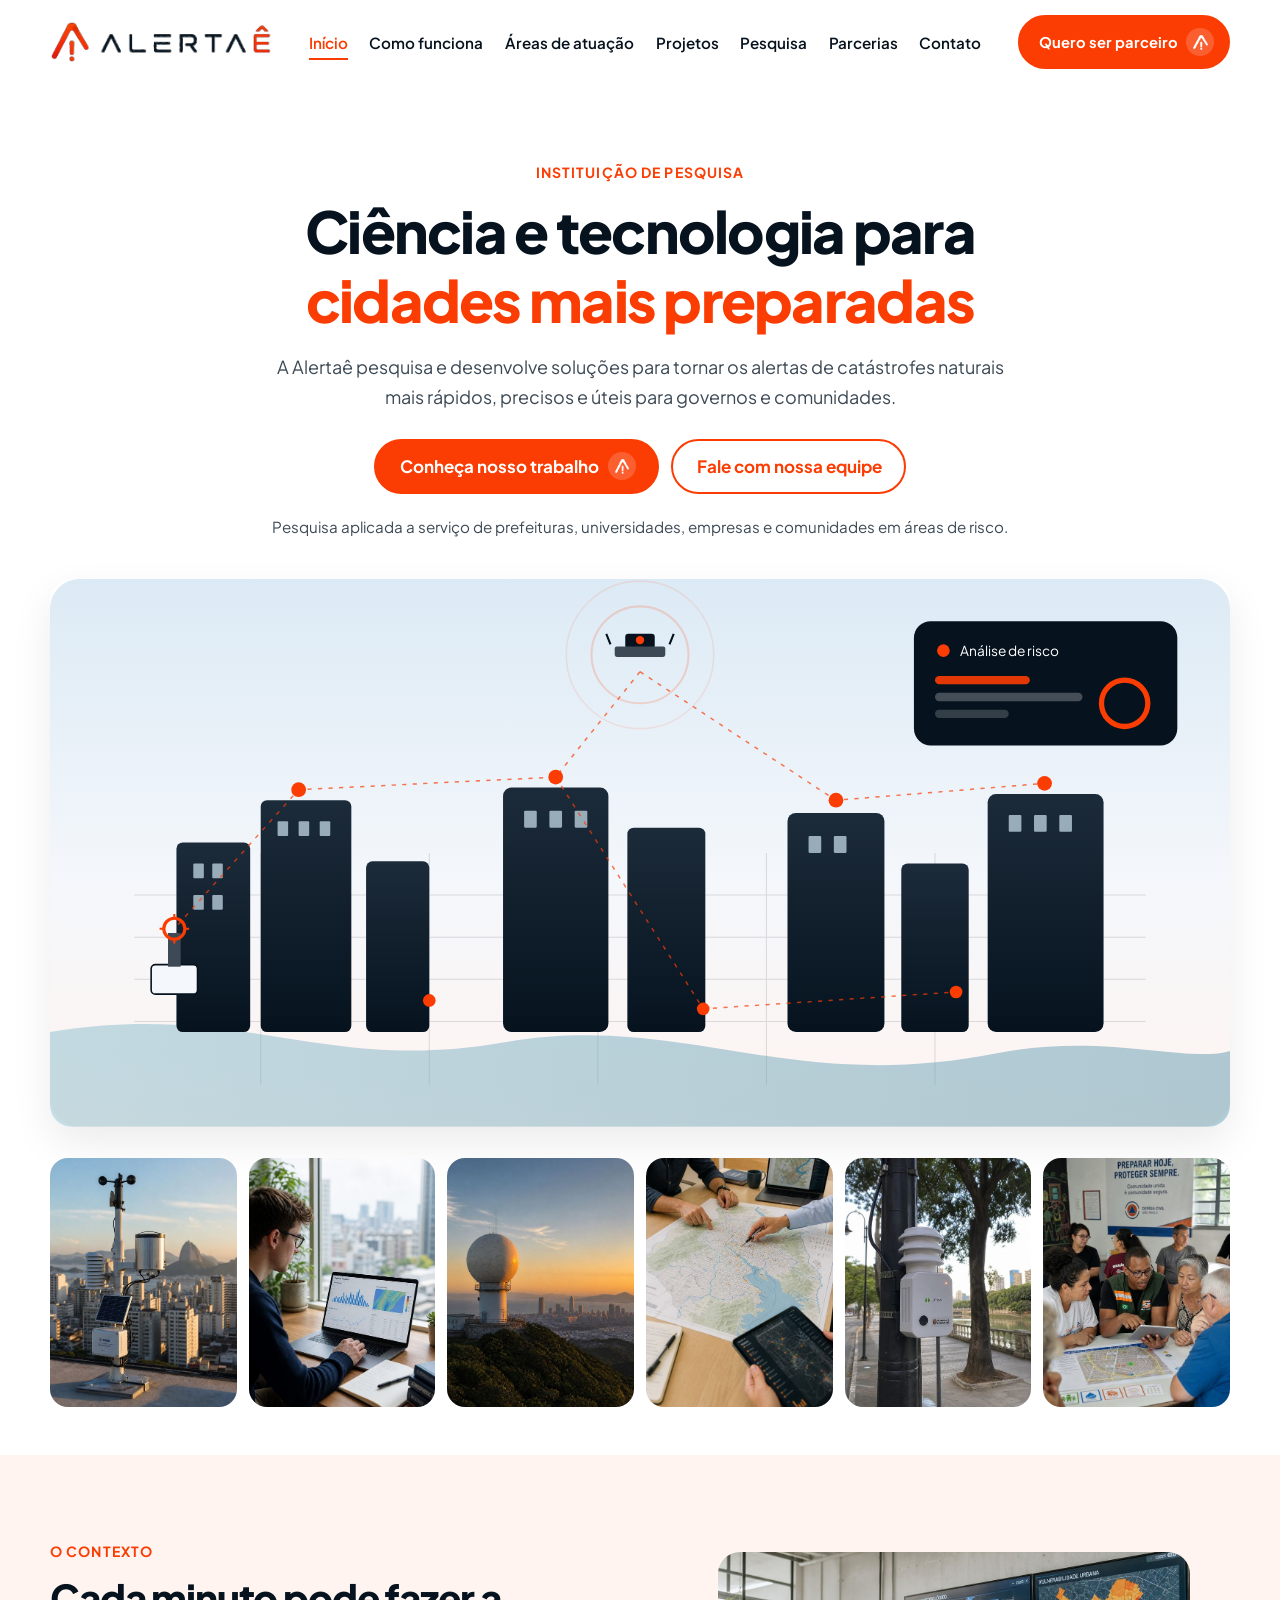
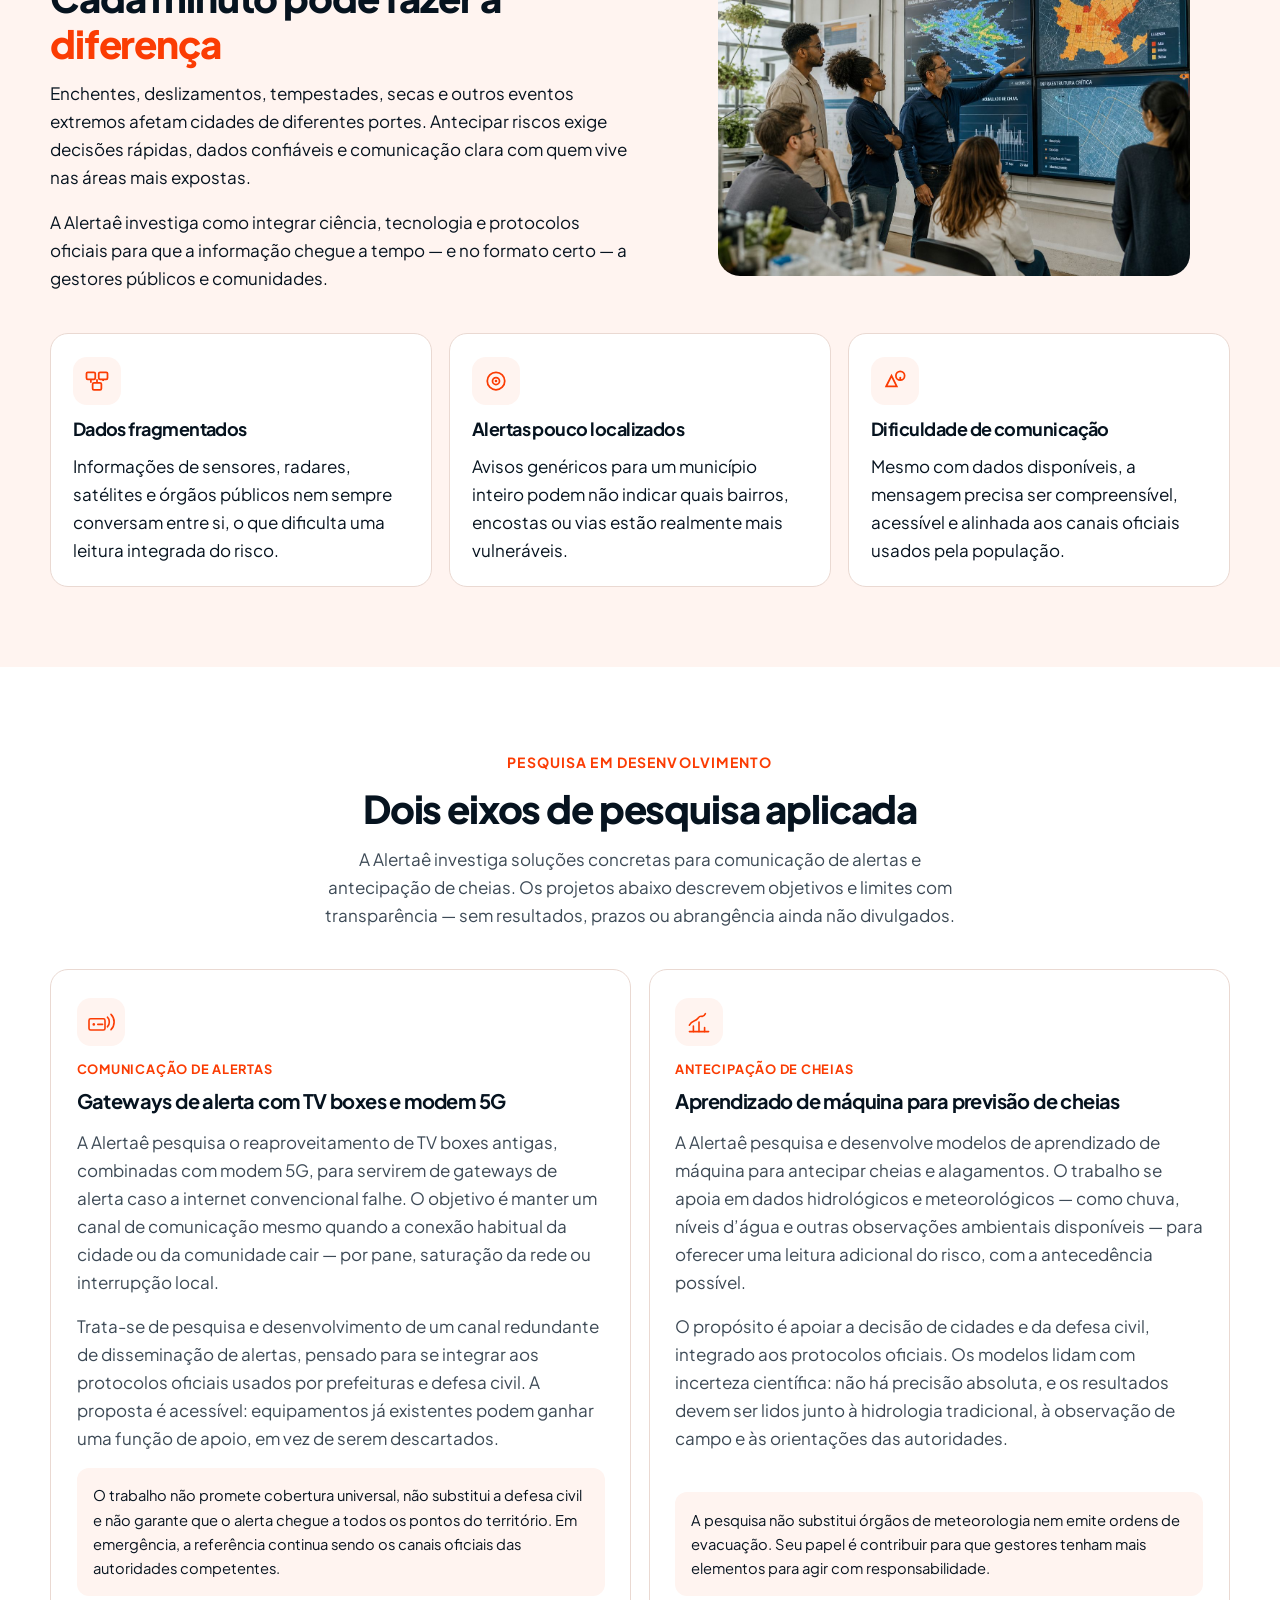
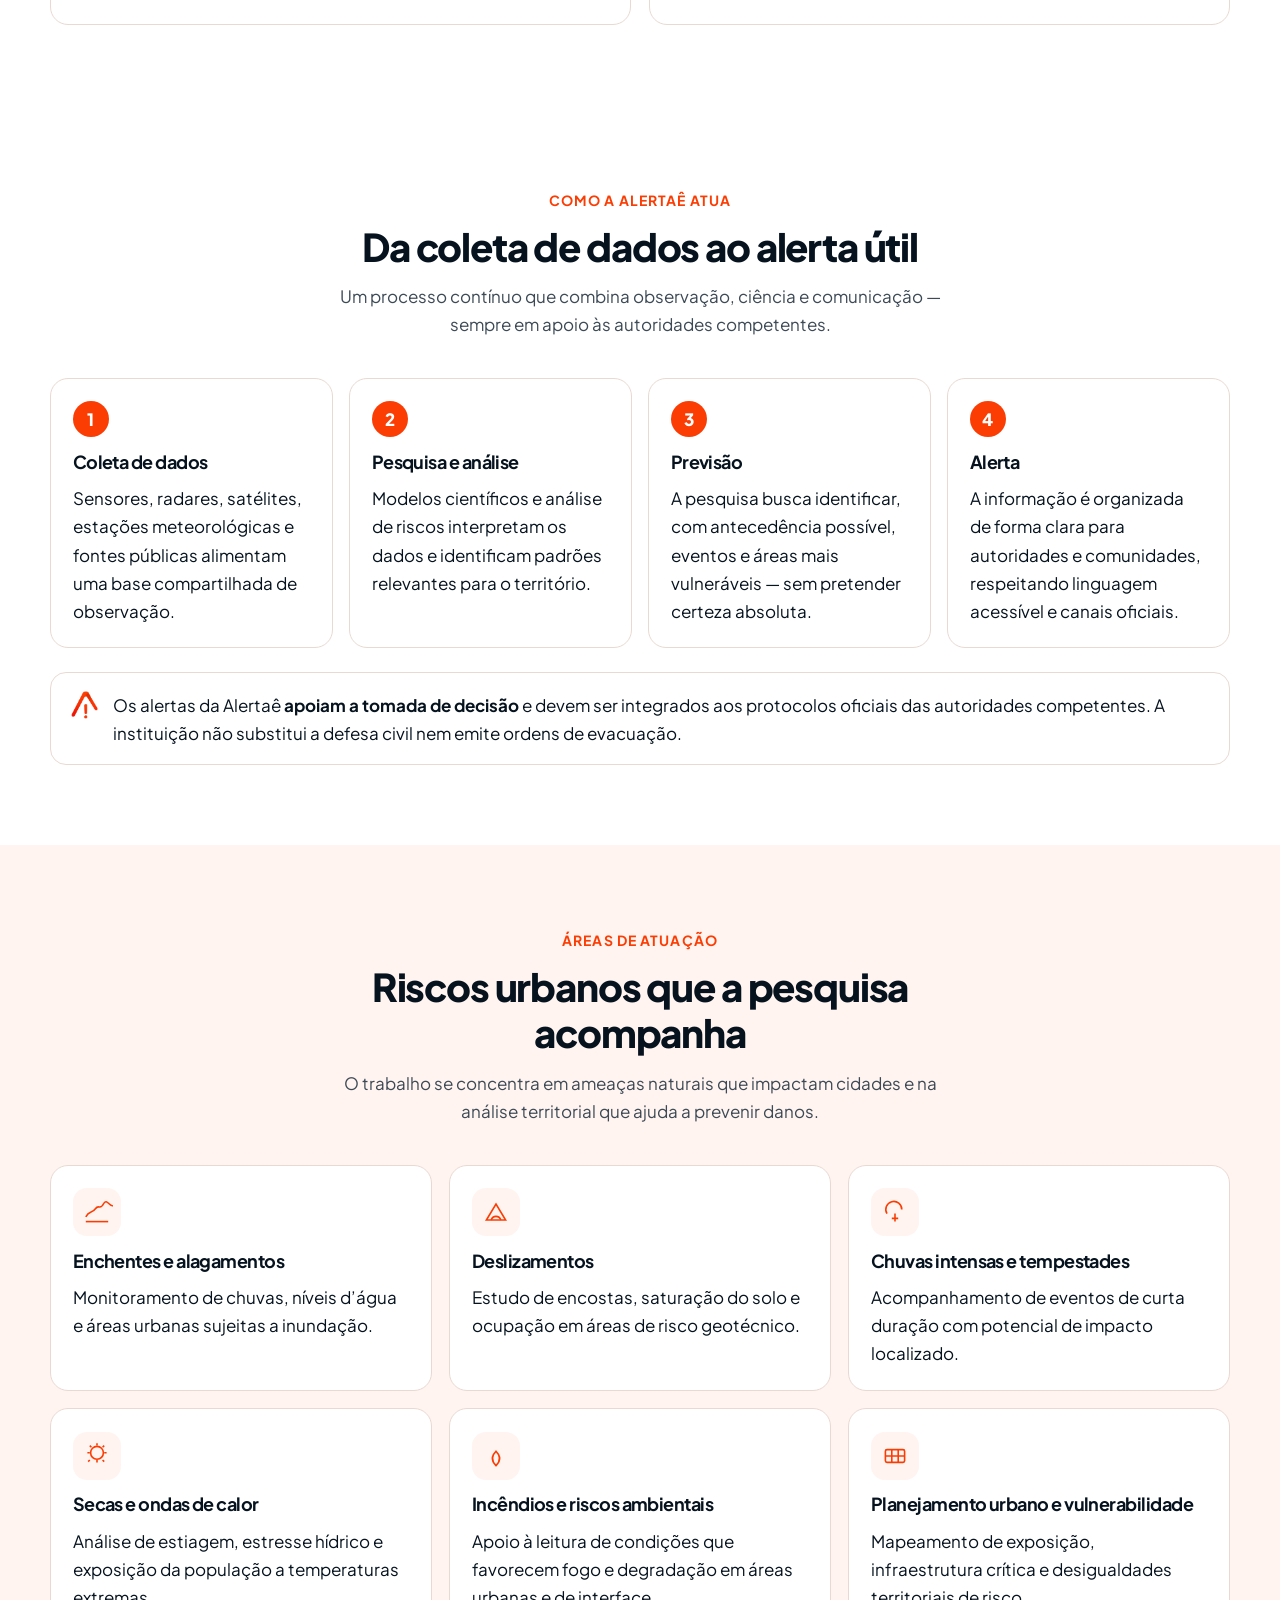
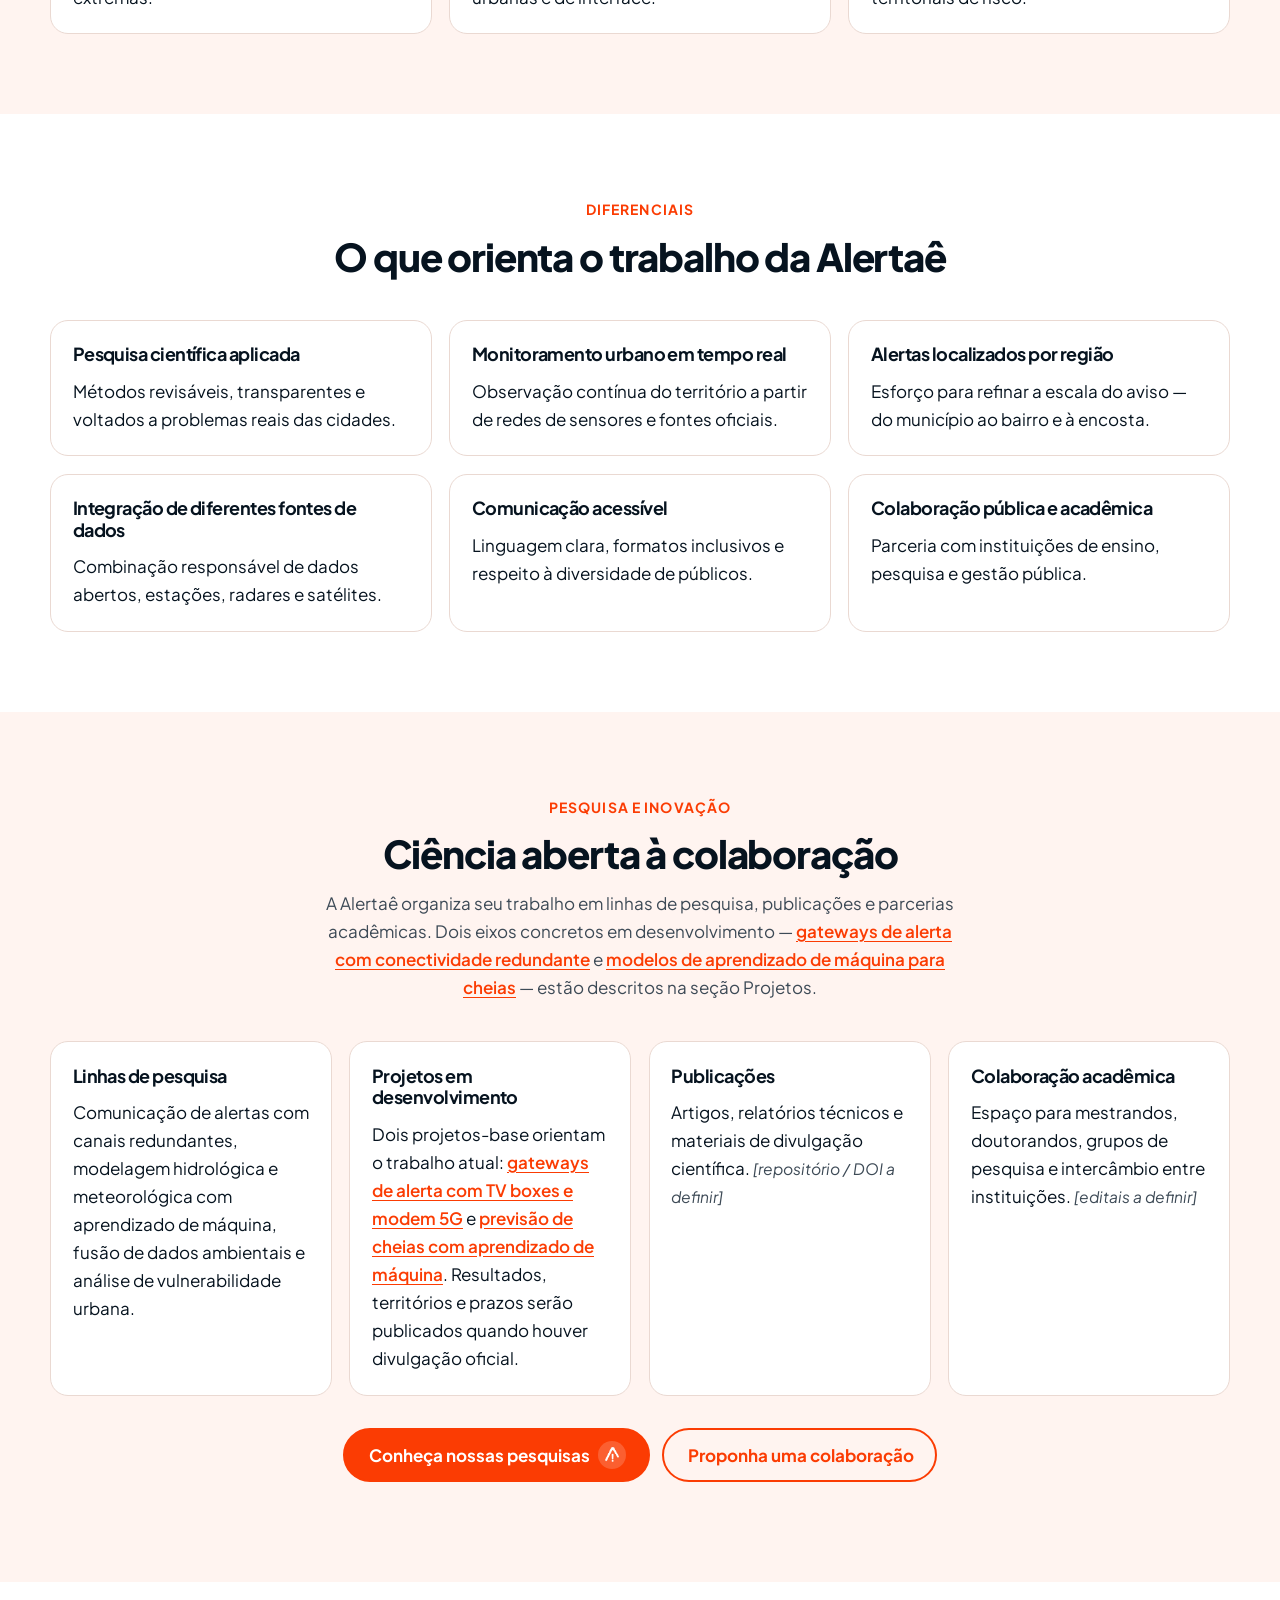
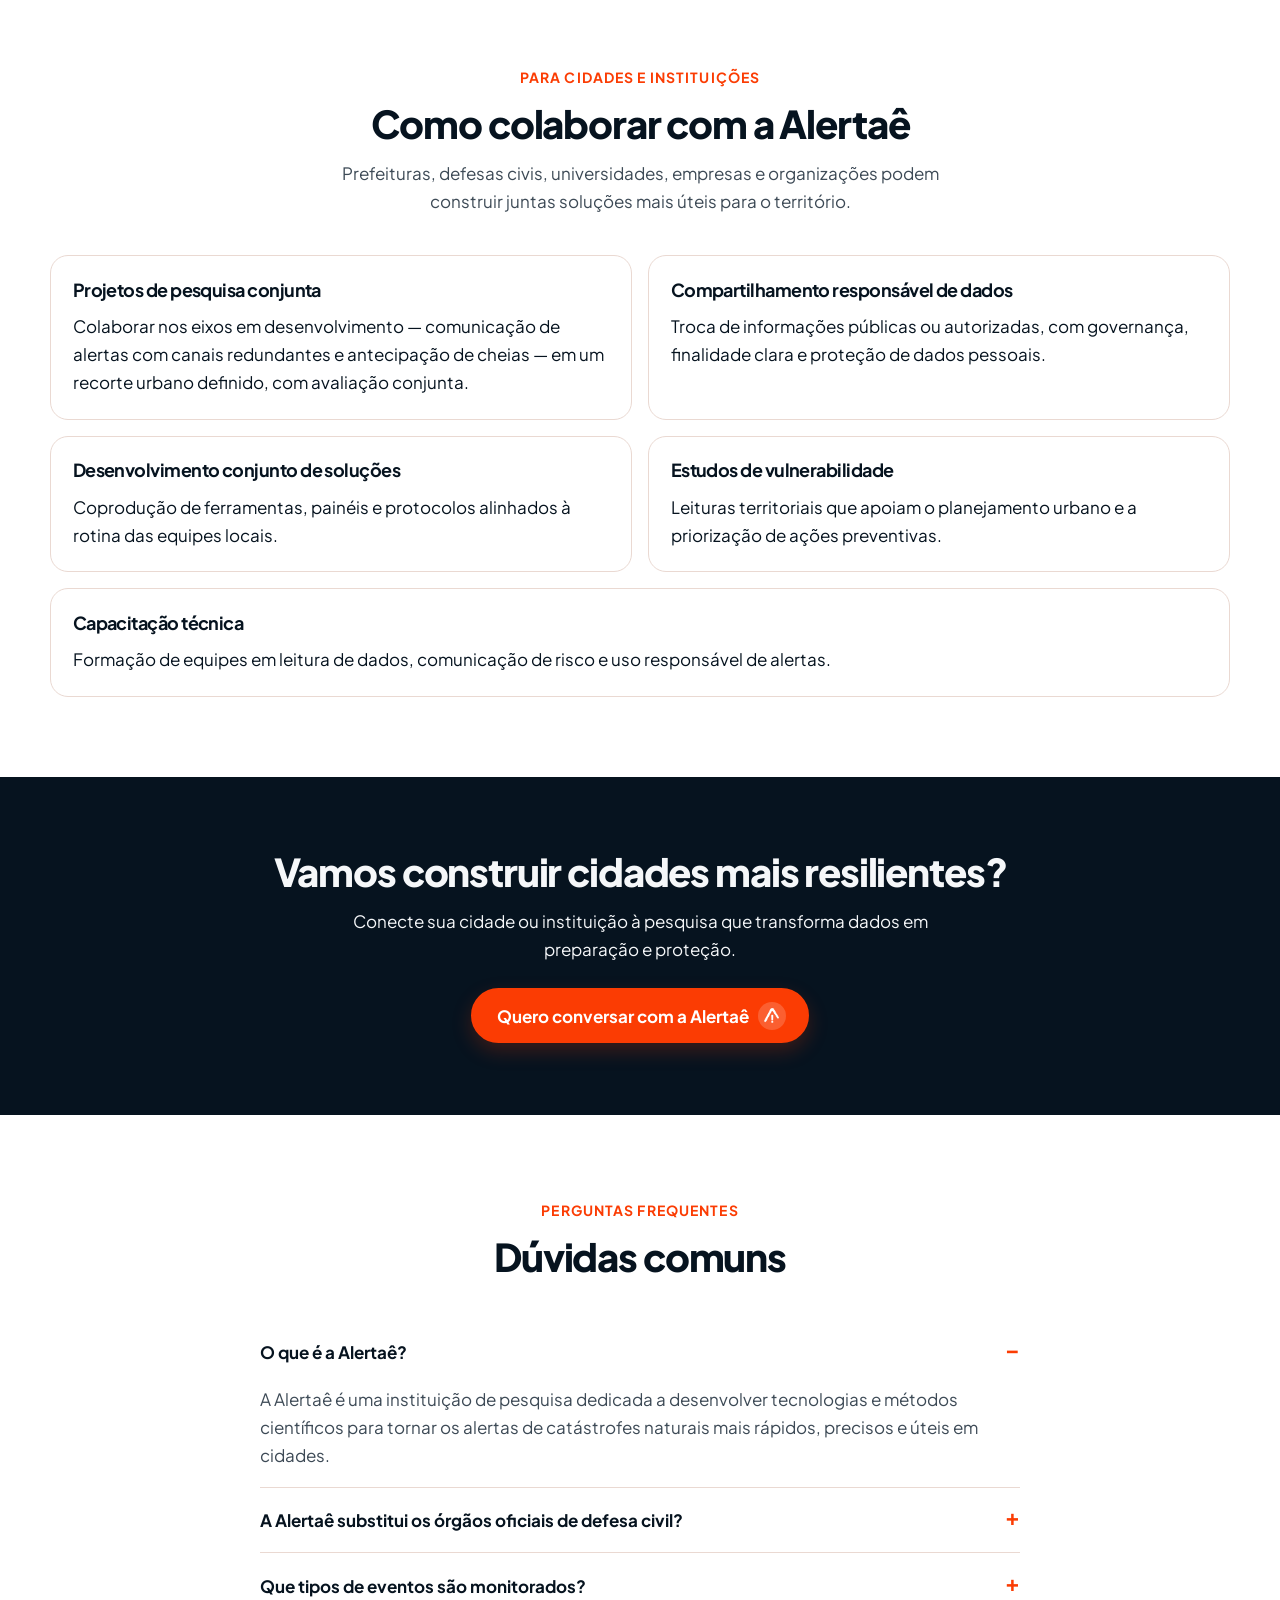
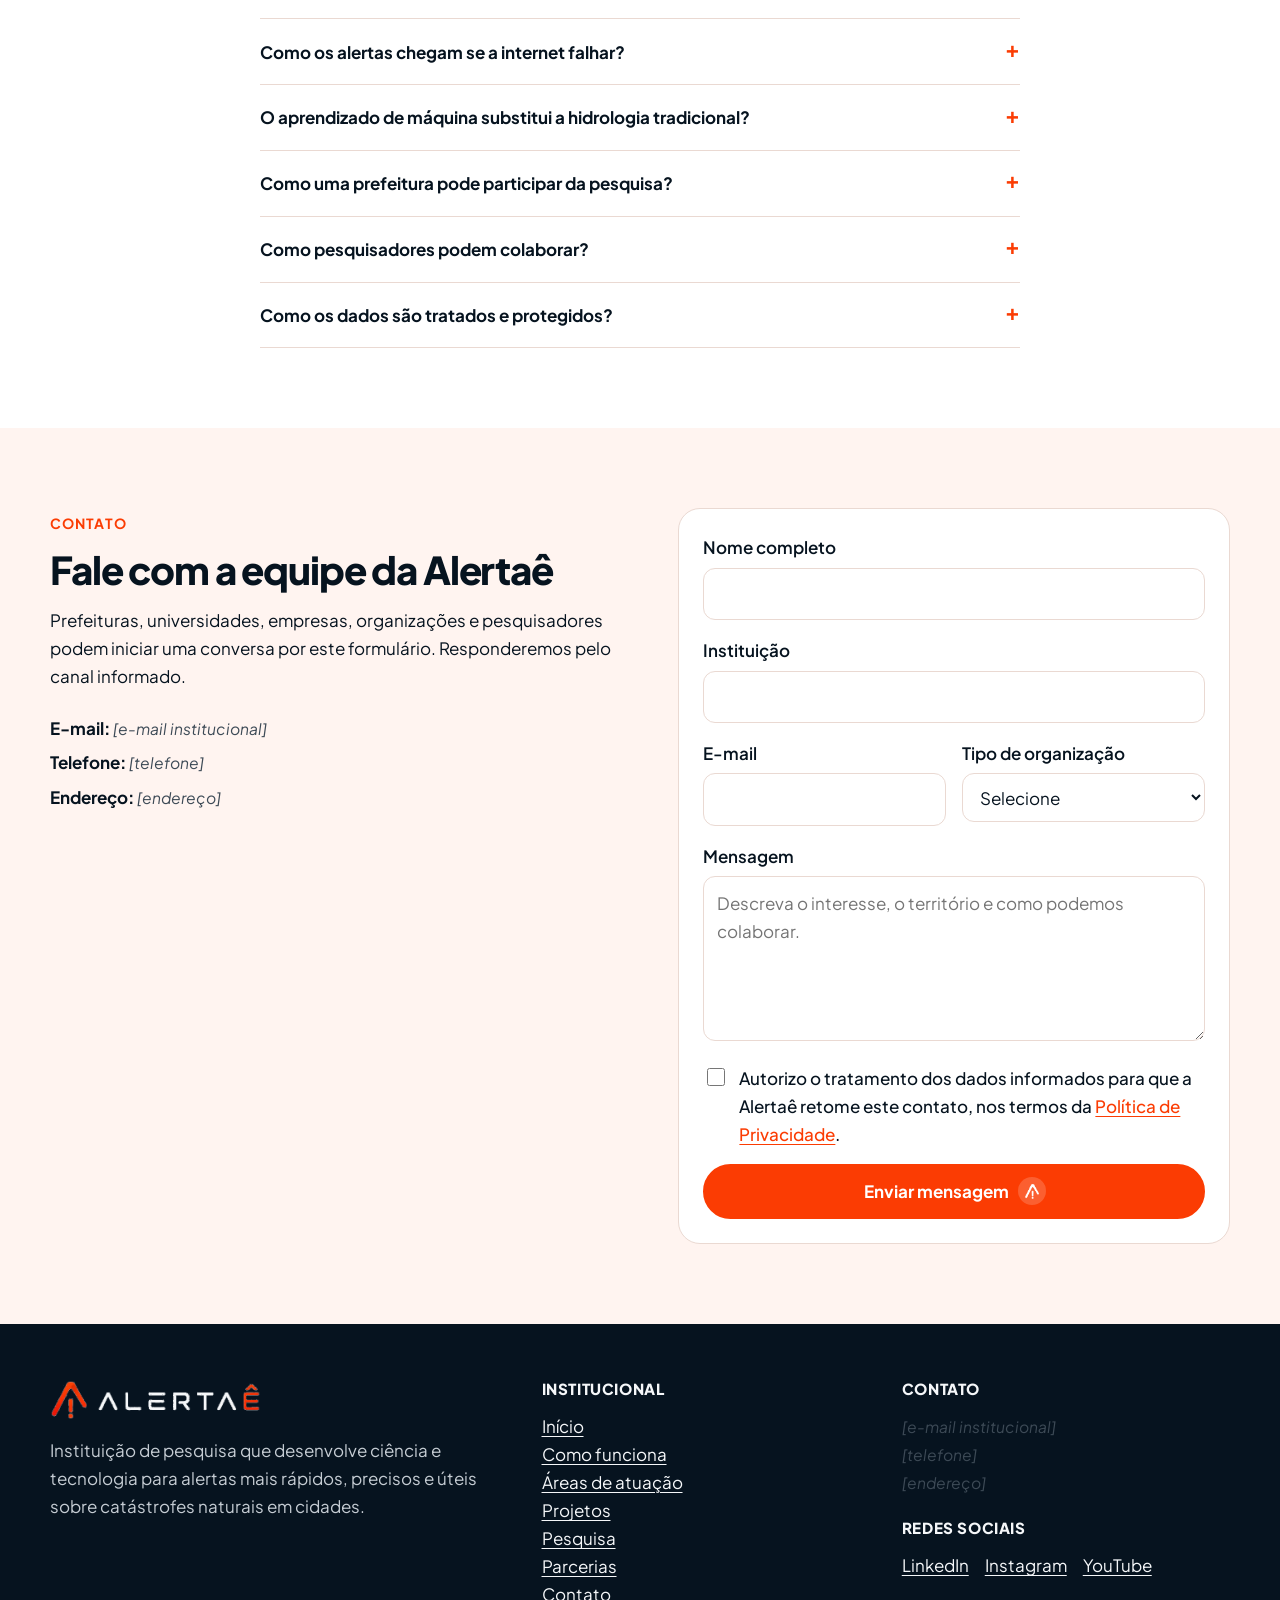
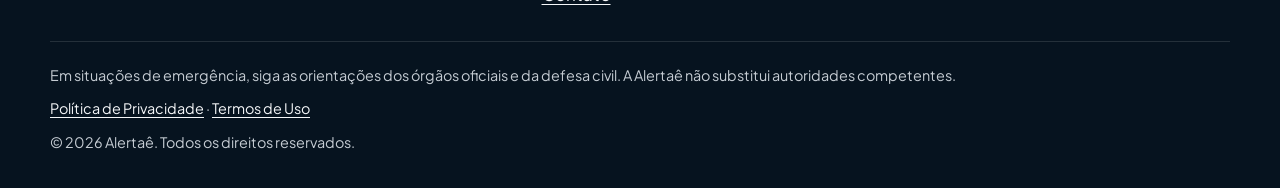
==== commit 7eefe316: "kjkfjnfk" ====
--- a/index.html
+++ b/index.html
@@ -383,32 +383,88 @@
         </div>
       </section>
 
-      <!-- Indicadores institucionais: placeholders, sem números inventados -->
-      <section class="metrics" aria-labelledby="metricas-titulo">
+      <!-- ========== PROJETOS ========== -->
+      <section class="section" id="projetos" aria-labelledby="projetos-titulo">
         <div class="container">
-          <h2 id="metricas-titulo" class="visually-hidden">Indicadores institucionais</h2>
-          <ul class="metrics__list">
-            <li>
-              <p class="metrics__value">[indicador a definir]</p>
-              <p class="metrics__label">Cidades e territórios em estudo</p>
-            </li>
-            <li>
-              <p class="metrics__value">[indicador a definir]</p>
-              <p class="metrics__label">Fontes de dados em integração</p>
-            </li>
-            <li>
-              <p class="metrics__value">[indicador a definir]</p>
-              <p class="metrics__label">Linhas de pesquisa ativas</p>
-            </li>
-            <li>
-              <p class="metrics__value">[indicador a definir]</p>
-              <p class="metrics__label">Instituições em diálogo</p>
-            </li>
-          </ul>
-          <p class="metrics__note">
-            Números institucionais ainda não publicados. Os campos acima são
-            placeholders até a Alertaê disponibilizar dados oficiais.
-          </p>
+          <header class="section__header">
+            <p class="eyebrow">Pesquisa em desenvolvimento</p>
+            <h2 id="projetos-titulo">Dois eixos de pesquisa aplicada</h2>
+            <p class="section__intro">
+              A Alertaê investiga soluções concretas para comunicação de alertas e
+              antecipação de cheias. Os projetos abaixo descrevem objetivos e
+              limites com transparência — sem resultados, prazos ou abrangência
+              ainda não divulgados.
+            </p>
+          </header>
+
+          <ul class="project-grid">
+            <li>
+              <article class="project-card" aria-labelledby="projeto-gateways">
+              <span class="info-card__icon" aria-hidden="true">
+                <svg viewBox="0 0 40 40" width="32" height="32">
+                  <rect x="5" y="16" width="20" height="14" rx="2" fill="none" stroke="currentColor" stroke-width="2" />
+                  <circle cx="11" cy="23" r="1.6" fill="currentColor" />
+                  <path d="M16 23h6" stroke="currentColor" stroke-width="2" stroke-linecap="round" />
+                  <path d="M28 14c3.2 3 3.2 9 0 12M32.5 10.5c5.2 5 5.2 14 0 19" fill="none" stroke="currentColor" stroke-width="2" stroke-linecap="round" />
+                </svg>
+              </span>
+              <p class="project-card__tag">Comunicação de alertas</p>
+              <h3 id="projeto-gateways">Gateways de alerta com TV boxes e modem 5G</h3>
+              <p>
+                A Alertaê pesquisa o reaproveitamento de TV boxes antigas,
+                combinadas com modem 5G, para servirem de gateways de alerta caso
+                a internet convencional falhe. O objetivo é manter um canal de
+                comunicação mesmo quando a conexão habitual da cidade ou da
+                comunidade cair — por pane, saturação da rede ou interrupção local.
+              </p>
+              <p>
+                Trata-se de pesquisa e desenvolvimento de um canal redundante de
+                disseminação de alertas, pensado para se integrar aos protocolos
+                oficiais usados por prefeituras e defesa civil. A proposta é
+                acessível: equipamentos já existentes podem ganhar uma função de
+                apoio, em vez de serem descartados.
+              </p>
+              <p class="project-card__note">
+                O trabalho não promete cobertura universal, não substitui a defesa
+                civil e não garante que o alerta chegue a todos os pontos do
+                território. Em emergência, a referência continua sendo os canais
+                oficiais das autoridades competentes.
+              </p>
+              </article>
+            </li>
+            <li>
+              <article class="project-card" aria-labelledby="projeto-cheias">
+              <span class="info-card__icon" aria-hidden="true">
+                <svg viewBox="0 0 40 40" width="32" height="32">
+                  <path d="M8 24c3.5-7 7-3.5 11-9s5.5 2 9-5.5" fill="none" stroke="currentColor" stroke-width="2" stroke-linecap="round" />
+                  <path d="M8 32h24" stroke="currentColor" stroke-width="2" stroke-linecap="round" />
+                  <path d="M13 32v-7M20 32v-12M27 32v-5" stroke="currentColor" stroke-width="2" stroke-linecap="round" />
+                </svg>
+              </span>
+              <p class="project-card__tag">Antecipação de cheias</p>
+              <h3 id="projeto-cheias">Aprendizado de máquina para previsão de cheias</h3>
+              <p>
+                A Alertaê pesquisa e desenvolve modelos de aprendizado de máquina
+                para antecipar cheias e alagamentos. O trabalho se apoia em dados
+                hidrológicos e meteorológicos — como chuva, níveis d’água e outras
+                observações ambientais disponíveis — para oferecer uma leitura
+                adicional do risco, com a antecedência possível.
+              </p>
+              <p>
+                O propósito é apoiar a decisão de cidades e da defesa civil,
+                integrado aos protocolos oficiais. Os modelos lidam com incerteza
+                científica: não há precisão absoluta, e os resultados devem ser
+                lidos junto à hidrologia tradicional, à observação de campo e às
+                orientações das autoridades.
+              </p>
+              <p class="project-card__note">
+                A pesquisa não substitui órgãos de meteorologia nem emite ordens
+                de evacuação. Seu papel é contribuir para que gestores tenham mais
+                elementos para agir com responsabilidade.
+              </p>
+              </article>
+            </li>
+          </ul>
         </div>
       </section>
 
@@ -573,9 +629,12 @@
             <p class="eyebrow">Pesquisa e inovação</p>
             <h2 id="pesquisa-titulo">Ciência aberta à colaboração</h2>
             <p class="section__intro">
-              A Alertaê organiza seu trabalho em linhas de pesquisa, projetos-piloto,
-              publicações e parcerias acadêmicas. Títulos e resultados específicos
-              serão publicados quando houver divulgação oficial.
+              A Alertaê organiza seu trabalho em linhas de pesquisa, publicações e
+              parcerias acadêmicas. Dois eixos concretos em desenvolvimento —
+              <a href="#projeto-gateways">gateways de alerta com conectividade redundante</a>
+              e
+              <a href="#projeto-cheias">modelos de aprendizado de máquina para cheias</a>
+              — estão descritos na seção Projetos.
             </p>
           </header>
 
@@ -583,17 +642,20 @@
             <li class="info-card">
               <h3>Linhas de pesquisa</h3>
               <p>
-                Modelagem de riscos, fusão de dados ambientais, comunicação de alertas
+                Comunicação de alertas com canais redundantes, modelagem hidrológica
+                e meteorológica com aprendizado de máquina, fusão de dados ambientais
                 e análise de vulnerabilidade urbana.
-                <span class="placeholder">[lista oficial a publicar]</span>
               </p>
             </li>
             <li class="info-card">
-              <h3>Projetos-piloto</h3>
-              <p>
-                Experimentos em territórios reais, com prefeituras e comunidades,
-                para testar métodos em condições concretas.
-                <span class="placeholder">[projetos a divulgar]</span>
+              <h3>Projetos em desenvolvimento</h3>
+              <p>
+                Dois projetos-base orientam o trabalho atual:
+                <a href="#projeto-gateways">gateways de alerta com TV boxes e modem 5G</a>
+                e
+                <a href="#projeto-cheias">previsão de cheias com aprendizado de máquina</a>.
+                Resultados, territórios e prazos serão publicados quando houver
+                divulgação oficial.
               </p>
             </li>
             <li class="info-card">
@@ -614,7 +676,7 @@
           </ul>
 
           <div class="hero__actions section__actions">
-            <a class="btn btn--primary" href="#contato">
+            <a class="btn btn--primary" href="#projetos">
               Conheça nossas pesquisas
               <span class="btn__icon" aria-hidden="true">
                 <img src="assets/icone-branco.png" alt="" width="16" height="16" />
@@ -639,8 +701,12 @@
 
           <ul class="collab-list">
             <li>
-              <h3>Projetos-piloto</h3>
-              <p>Testar métodos de monitoramento e alerta em um recorte urbano definido, com avaliação conjunta.</p>
+              <h3>Projetos de pesquisa conjunta</h3>
+              <p>
+                Colaborar nos eixos em desenvolvimento — comunicação de alertas com
+                canais redundantes e antecipação de cheias — em um recorte urbano
+                definido, com avaliação conjunta.
+              </p>
             </li>
             <li>
               <h3>Compartilhamento responsável de dados</h3>
@@ -715,10 +781,34 @@
               </p>
             </details>
             <details class="faq__item">
-              <summary>Como uma prefeitura pode participar de um projeto-piloto?</summary>
+              <summary>Como os alertas chegam se a internet falhar?</summary>
+              <p>
+                A Alertaê pesquisa um canal redundante de disseminação: o
+                reaproveitamento de TV boxes antigas combinadas com modem 5G, para
+                servirem de gateways de alerta caso a conexão convencional caia.
+                Isso é pesquisa e desenvolvimento, integrado aos protocolos oficiais
+                — não é cobertura universal nem substituto da defesa civil. Em
+                emergência, a população deve seguir os canais oficiais das
+                autoridades competentes.
+              </p>
+            </details>
+            <details class="faq__item">
+              <summary>O aprendizado de máquina substitui a hidrologia tradicional?</summary>
+              <p>
+                Não. Os modelos de aprendizado de máquina para cheias e alagamentos
+                são um eixo de pesquisa complementar. Eles usam dados hidrológicos e
+                meteorológicos para apoiar a decisão, com incerteza científica
+                explícita. Não há precisão absoluta: os resultados devem ser lidos
+                junto à hidrologia tradicional, à observação de campo e aos
+                protocolos oficiais de cidades e defesa civil.
+              </p>
+            </details>
+            <details class="faq__item">
+              <summary>Como uma prefeitura pode participar da pesquisa?</summary>
               <p>
                 A gestão municipal pode apresentar o território, os desafios e a
-                disponibilidade de dados ou equipes. O diálogo começa pelo
+                disponibilidade de dados ou equipes — inclusive interesse nos eixos
+                de gateways de alerta e de previsão de cheias. O diálogo começa pelo
                 formulário de contato. Critérios, prazos e contrapartidas serão
                 definidos caso a caso.
                 <span class="placeholder"> [edital ou fluxo oficial a definir]</span>
@@ -865,6 +955,7 @@
             <li><a href="#inicio">Início</a></li>
             <li><a href="#como-funciona">Como funciona</a></li>
             <li><a href="#areas">Áreas de atuação</a></li>
+            <li><a href="#projetos">Projetos</a></li>
             <li><a href="#pesquisa">Pesquisa</a></li>
             <li><a href="#parcerias">Parcerias</a></li>
             <li><a href="#contato">Contato</a></li>
--- a/css/styles.css
+++ b/css/styles.css
@@ -497,6 +497,12 @@
   color: var(--color-text-muted);
 }
 
+.section__intro a,
+.info-card a {
+  font-weight: 600;
+  text-decoration: underline;
+}
+
 .section__actions {
   margin-top: 2rem;
 }
@@ -542,7 +548,8 @@
 .info-card,
 .feature-grid li,
 .process__step,
-.collab-list li {
+.collab-list li,
+.project-card {
   background: #fff;
   border: 1px solid var(--color-border);
   border-radius: var(--radius-card);
@@ -561,43 +568,49 @@
   color: var(--color-orange);
 }
 
-.metrics {
-  padding: 1.5rem 0 3rem;
-  background: var(--color-bg-soft);
-}
-
-.metrics__list {
-  display: grid;
-  grid-template-columns: repeat(4, 1fr);
-  gap: 1rem;
-}
-
-.metrics__list li {
-  text-align: center;
-  padding: 0.5rem 1rem;
-}
-
-.metrics__list li + li {
-  border-left: 1px solid var(--color-border);
-}
-
-.metrics__value {
-  font-size: 1.05rem;
-  font-weight: 800;
+.project-grid {
+  display: grid;
+  grid-template-columns: 1fr 1fr;
+  gap: 1.1rem;
+}
+
+.project-grid > li {
+  display: flex;
+}
+
+.project-card {
+  padding: 1.75rem 1.6rem;
+  display: flex;
+  flex-direction: column;
+  width: 100%;
+  height: 100%;
+}
+
+.project-card h3 {
+  font-size: 1.25rem;
+  margin-bottom: 0.9rem;
+}
+
+.project-card p {
+  color: var(--color-text-muted);
+}
+
+.project-card .project-card__tag {
+  margin: 0 0 0.55rem;
   color: var(--color-orange);
-  margin-bottom: 0.35rem;
-}
-
-.metrics__label {
-  color: var(--color-text-muted);
-  font-size: 0.95rem;
-}
-
-.metrics__note {
-  margin-top: 1.25rem;
-  text-align: center;
-  font-size: 0.85rem;
-  color: var(--color-text-muted);
+  font-weight: 700;
+  font-size: 0.8rem;
+  letter-spacing: 0.06em;
+  text-transform: uppercase;
+}
+
+.project-card .project-card__note {
+  margin-top: auto;
+  padding: 0.95rem 1rem;
+  background: var(--color-orange-soft);
+  border-radius: 12px;
+  font-size: 0.92rem;
+  color: var(--color-text);
 }
 
 .process {
@@ -960,14 +973,10 @@
   .split,
   .split--form,
   .process,
-  .metrics__list,
+  .project-grid,
   .card-grid--4,
   .collab-list {
     grid-template-columns: 1fr 1fr;
-  }
-
-  .metrics__list li + li {
-    border-left: 0;
   }
 }
 
@@ -983,7 +992,7 @@
   .split,
   .split--form,
   .process,
-  .metrics__list,
+  .project-grid,
   .card-grid--4,
   .collab-list,
   .form__row,
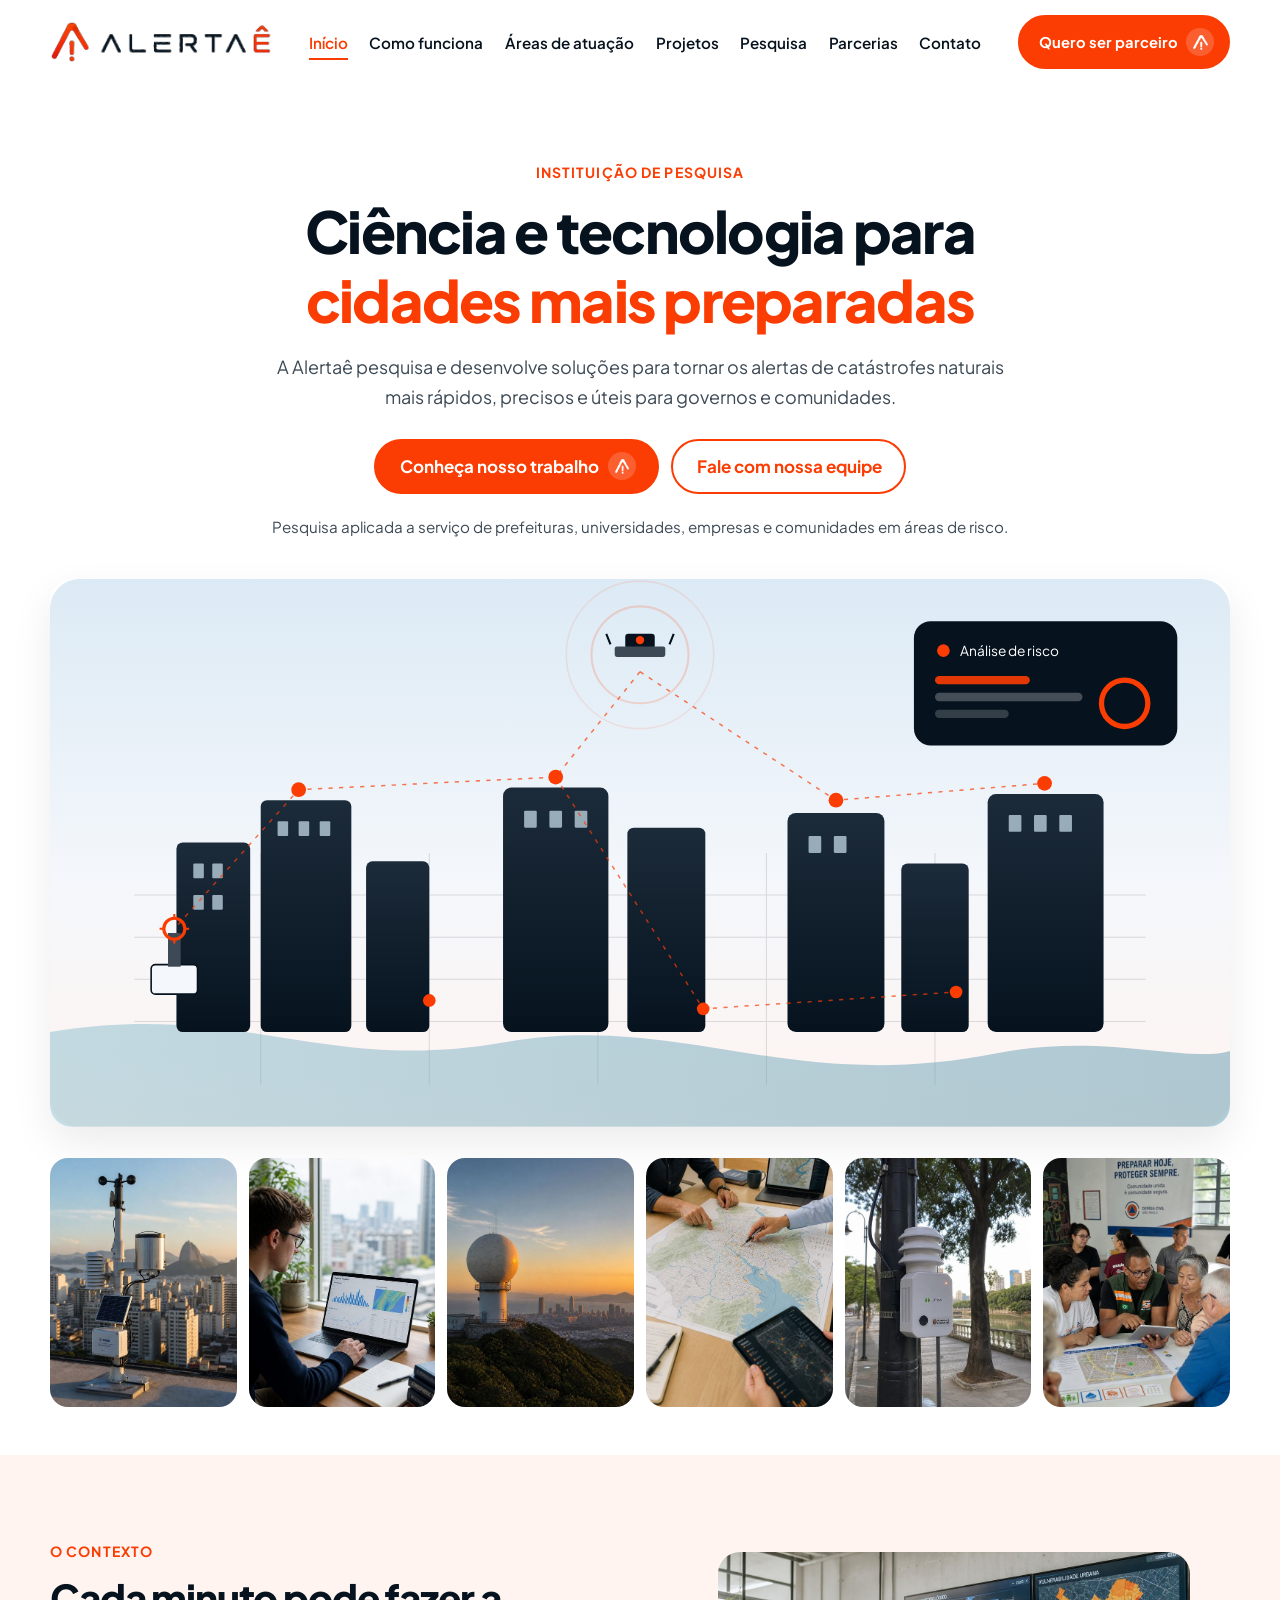
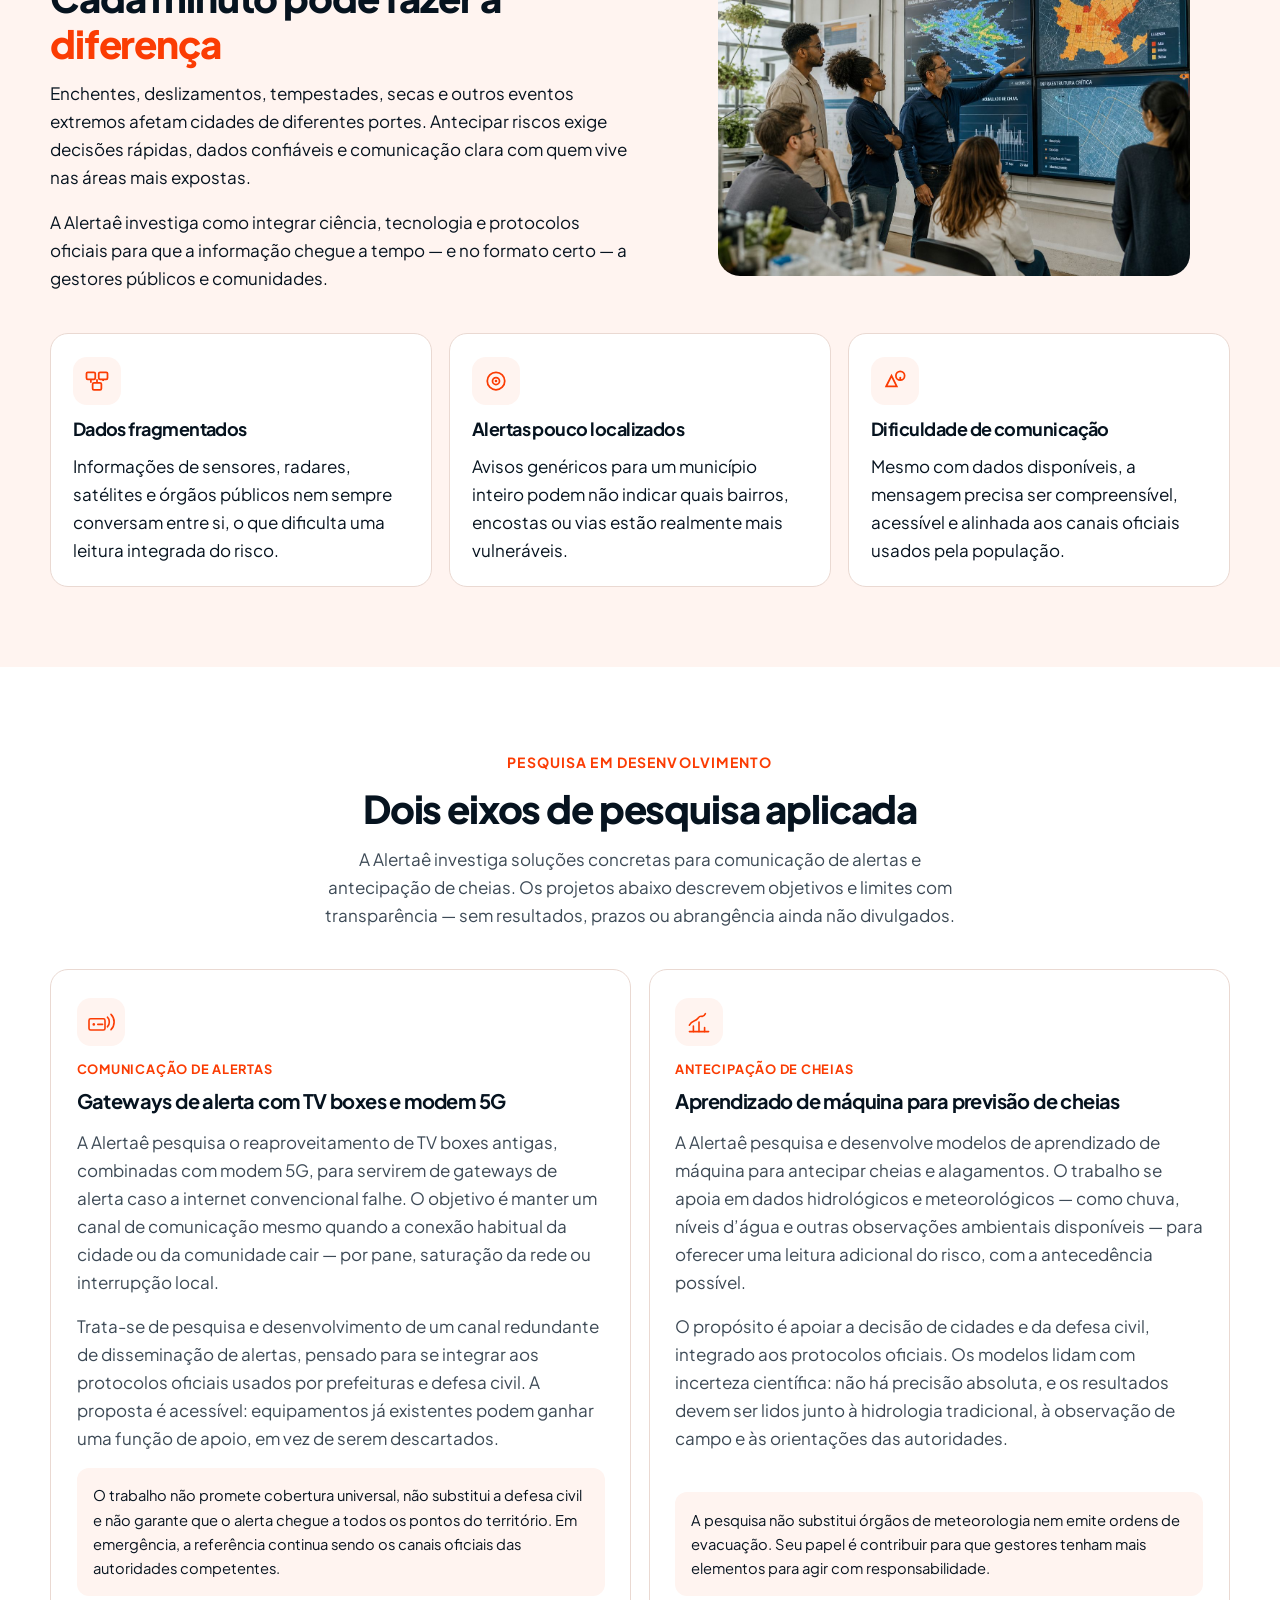
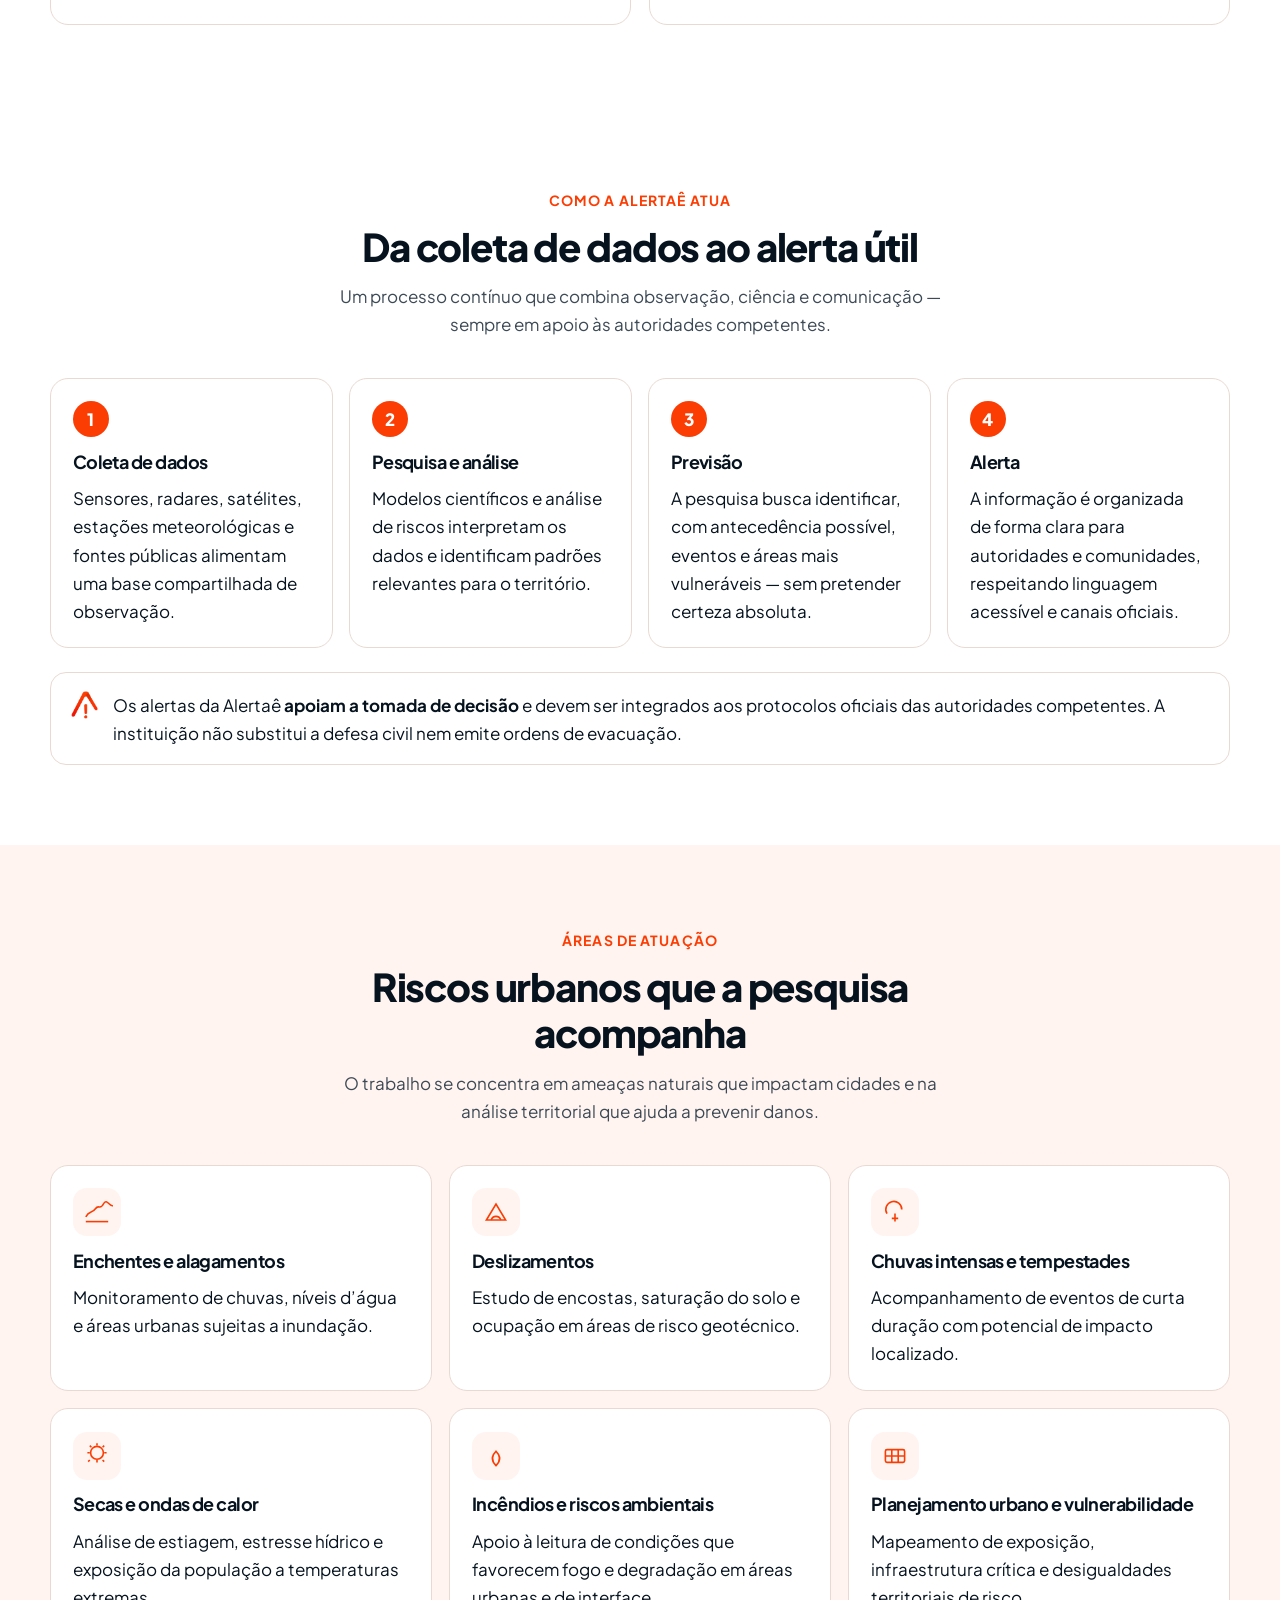
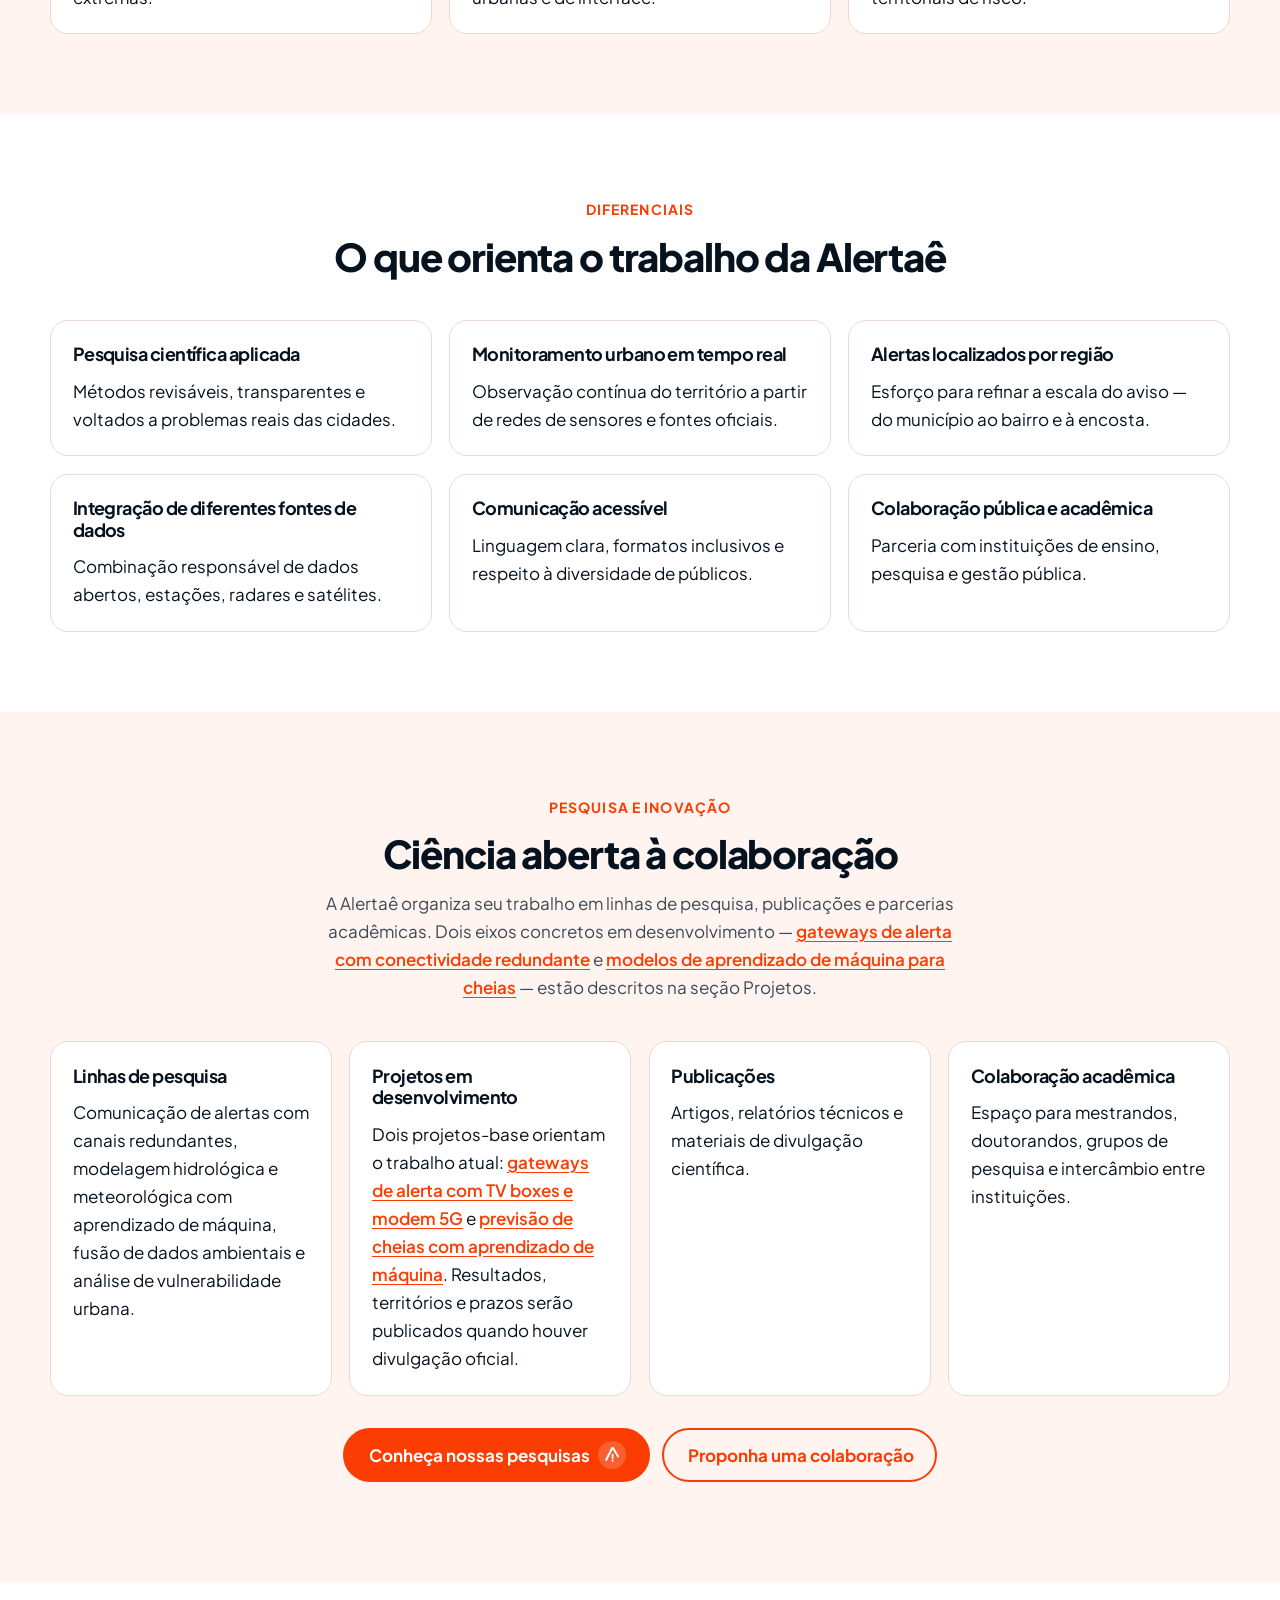
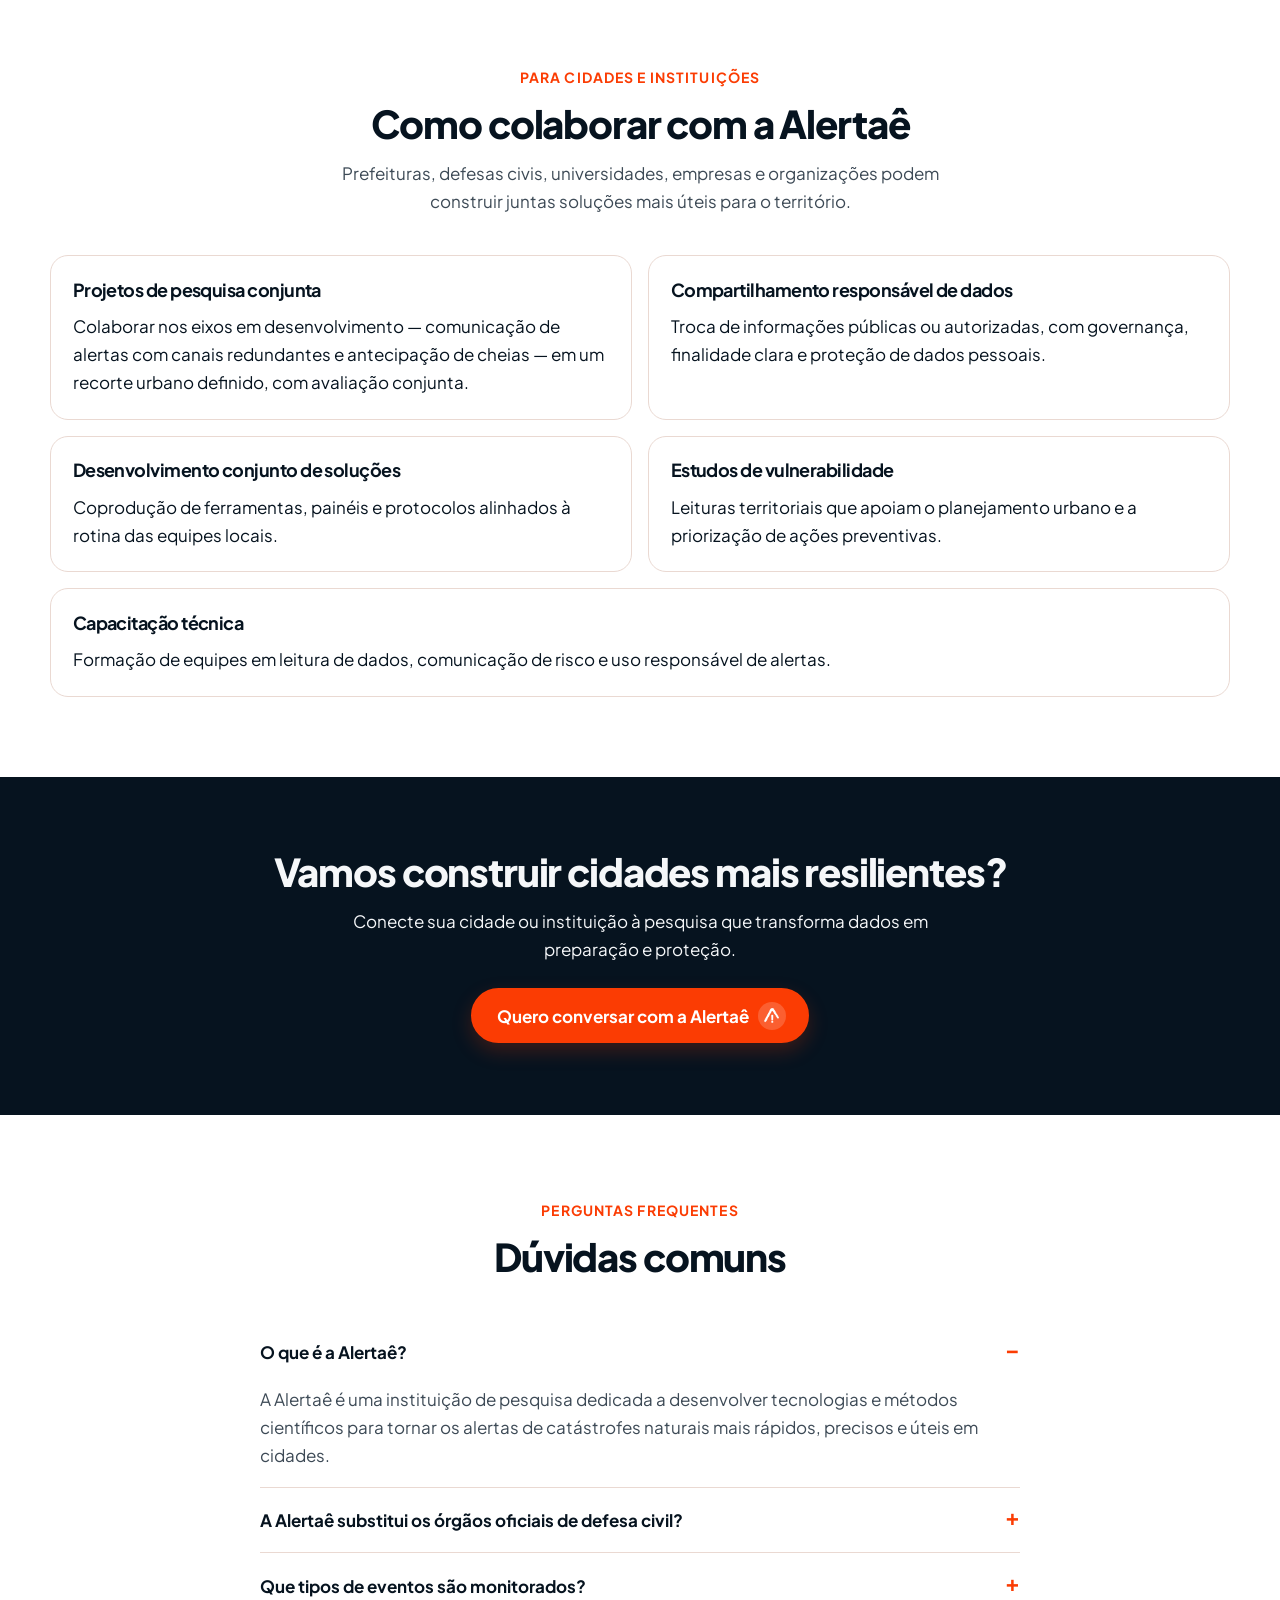
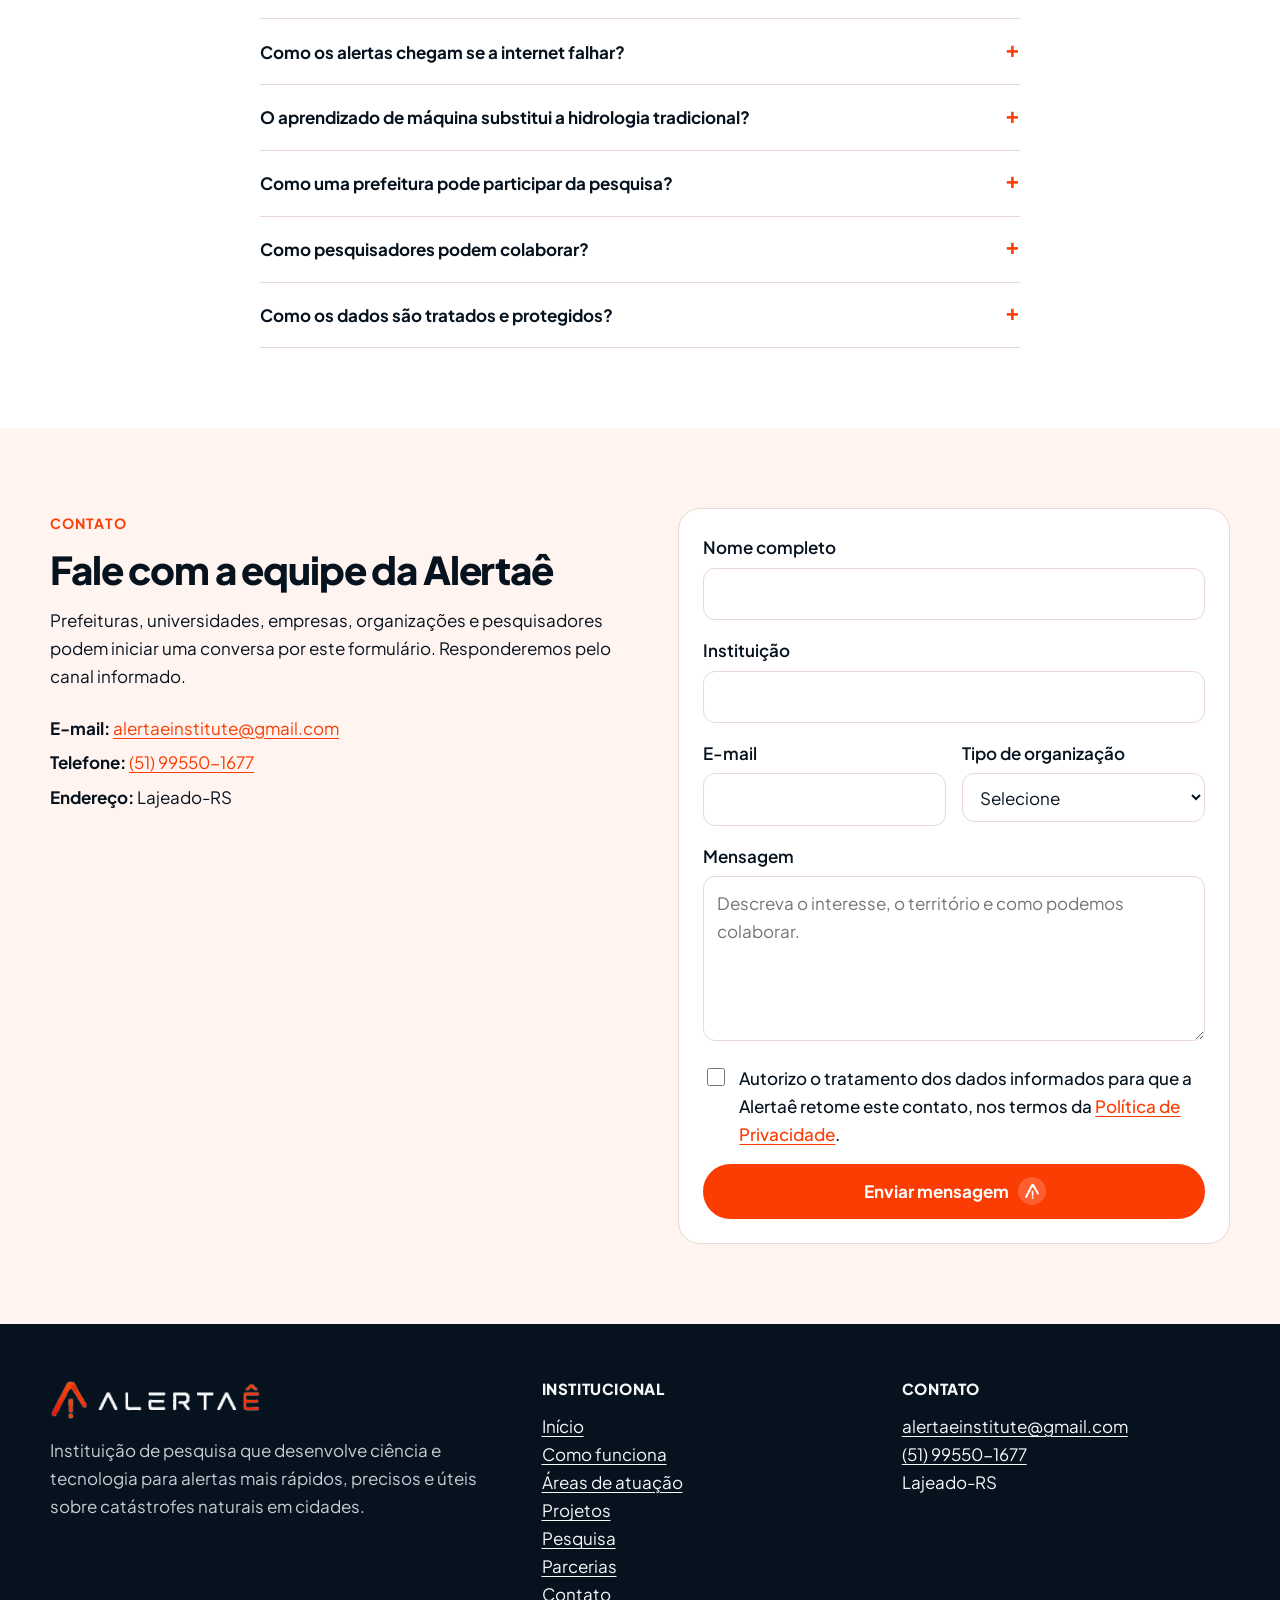
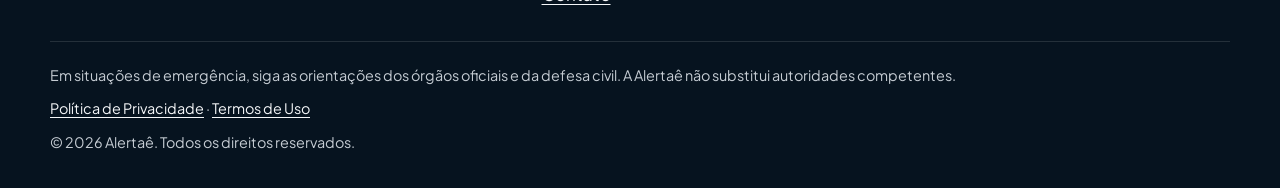
==== commit 1a5cbc34: "kjkfjnfk" ====
--- a/index.html
+++ b/index.html
@@ -13,7 +13,6 @@
       content="A Alertaê pesquisa e desenvolve métodos científicos e tecnologias para tornar os alertas de catástrofes naturais mais rápidos, precisos e úteis para governos e comunidades."
     />
     <meta name="robots" content="index, follow" />
-    <link rel="canonical" href="https://[dominio-institucional]/" />
 
     <meta property="og:type" content="website" />
     <meta property="og:locale" content="pt_BR" />
@@ -42,13 +41,13 @@
         "@context": "https://schema.org",
         "@type": "ResearchOrganization",
         "name": "Alertaê",
-        "url": "https://[dominio-institucional]/",
         "logo": "assets/logo-principal.png",
-        "email": "[e-mail institucional]",
-        "telephone": "[telefone]",
+        "email": "alertaeinstitute@gmail.com",
+        "telephone": "+5551995501677",
         "address": {
           "@type": "PostalAddress",
-          "streetAddress": "[endereço]",
+          "addressLocality": "Lajeado",
+          "addressRegion": "RS",
           "addressCountry": "BR"
         },
         "description": "Instituição de pesquisa dedicada ao desenvolvimento de tecnologias e métodos científicos para alertas mais rápidos e precisos sobre catástrofes naturais em cidades."
@@ -662,7 +661,6 @@
               <h3>Publicações</h3>
               <p>
                 Artigos, relatórios técnicos e materiais de divulgação científica.
-                <span class="placeholder">[repositório / DOI a definir]</span>
               </p>
             </li>
             <li class="info-card">
@@ -670,7 +668,6 @@
               <p>
                 Espaço para mestrandos, doutorandos, grupos de pesquisa e intercâmbio
                 entre instituições.
-                <span class="placeholder">[editais a definir]</span>
               </p>
             </li>
           </ul>
@@ -811,7 +808,6 @@
                 de gateways de alerta e de previsão de cheias. O diálogo começa pelo
                 formulário de contato. Critérios, prazos e contrapartidas serão
                 definidos caso a caso.
-                <span class="placeholder"> [edital ou fluxo oficial a definir]</span>
               </p>
             </details>
             <details class="faq__item">
@@ -820,7 +816,6 @@
                 Pesquisadores e grupos acadêmicos podem propor colaboração em
                 modelagem, dados, comunicação de risco ou estudos de campo. Envie
                 uma breve descrição do interesse pelo formulário.
-                <span class="placeholder"> [programa de visitação / convênio a definir]</span>
               </p>
             </details>
             <details class="faq__item">
@@ -851,15 +846,15 @@
             <ul class="contact-meta">
               <li>
                 <strong>E-mail:</strong>
-                <span class="placeholder">[e-mail institucional]</span>
+                <a href="mailto:alertaeinstitute@gmail.com">alertaeinstitute@gmail.com</a>
               </li>
               <li>
                 <strong>Telefone:</strong>
-                <span class="placeholder">[telefone]</span>
+                <a href="tel:+5551995501677">(51) 99550-1677</a>
               </li>
               <li>
                 <strong>Endereço:</strong>
-                <span class="placeholder">[endereço]</span>
+                Lajeado-RS
               </li>
             </ul>
           </div>
@@ -965,15 +960,9 @@
         <div>
           <h2>Contato</h2>
           <ul>
-            <li><span class="placeholder">[e-mail institucional]</span></li>
-            <li><span class="placeholder">[telefone]</span></li>
-            <li><span class="placeholder">[endereço]</span></li>
-          </ul>
-          <h2 class="footer__social-title">Redes sociais</h2>
-          <ul class="social">
-            <li><a href="https://[linkedin-institucional]" rel="noopener noreferrer">LinkedIn</a></li>
-            <li><a href="https://[instagram-institucional]" rel="noopener noreferrer">Instagram</a></li>
-            <li><a href="https://[youtube-institucional]" rel="noopener noreferrer">YouTube</a></li>
+            <li><a href="mailto:alertaeinstitute@gmail.com">alertaeinstitute@gmail.com</a></li>
+            <li><a href="tel:+5551995501677">(51) 99550-1677</a></li>
+            <li>Lajeado-RS</li>
           </ul>
         </div>
       </div>
--- a/css/styles.css
+++ b/css/styles.css
@@ -169,13 +169,6 @@
   text-transform: uppercase;
 }
 
-.placeholder {
-  display: inline;
-  color: var(--color-text-muted);
-  font-style: italic;
-  font-size: 0.92em;
-}
-
 /* --------------------------------------------------------------------------
    Botões — hover, foco, carregamento, sucesso e erro
    -------------------------------------------------------------------------- */
@@ -874,16 +867,6 @@
   max-width: 36ch;
 }
 
-.footer__social-title {
-  margin-top: 1.4rem;
-}
-
-.social {
-  display: flex;
-  gap: 1rem;
-  flex-wrap: wrap;
-}
-
 .footer__legal {
   padding-top: 1.4rem;
   font-size: 0.9rem;
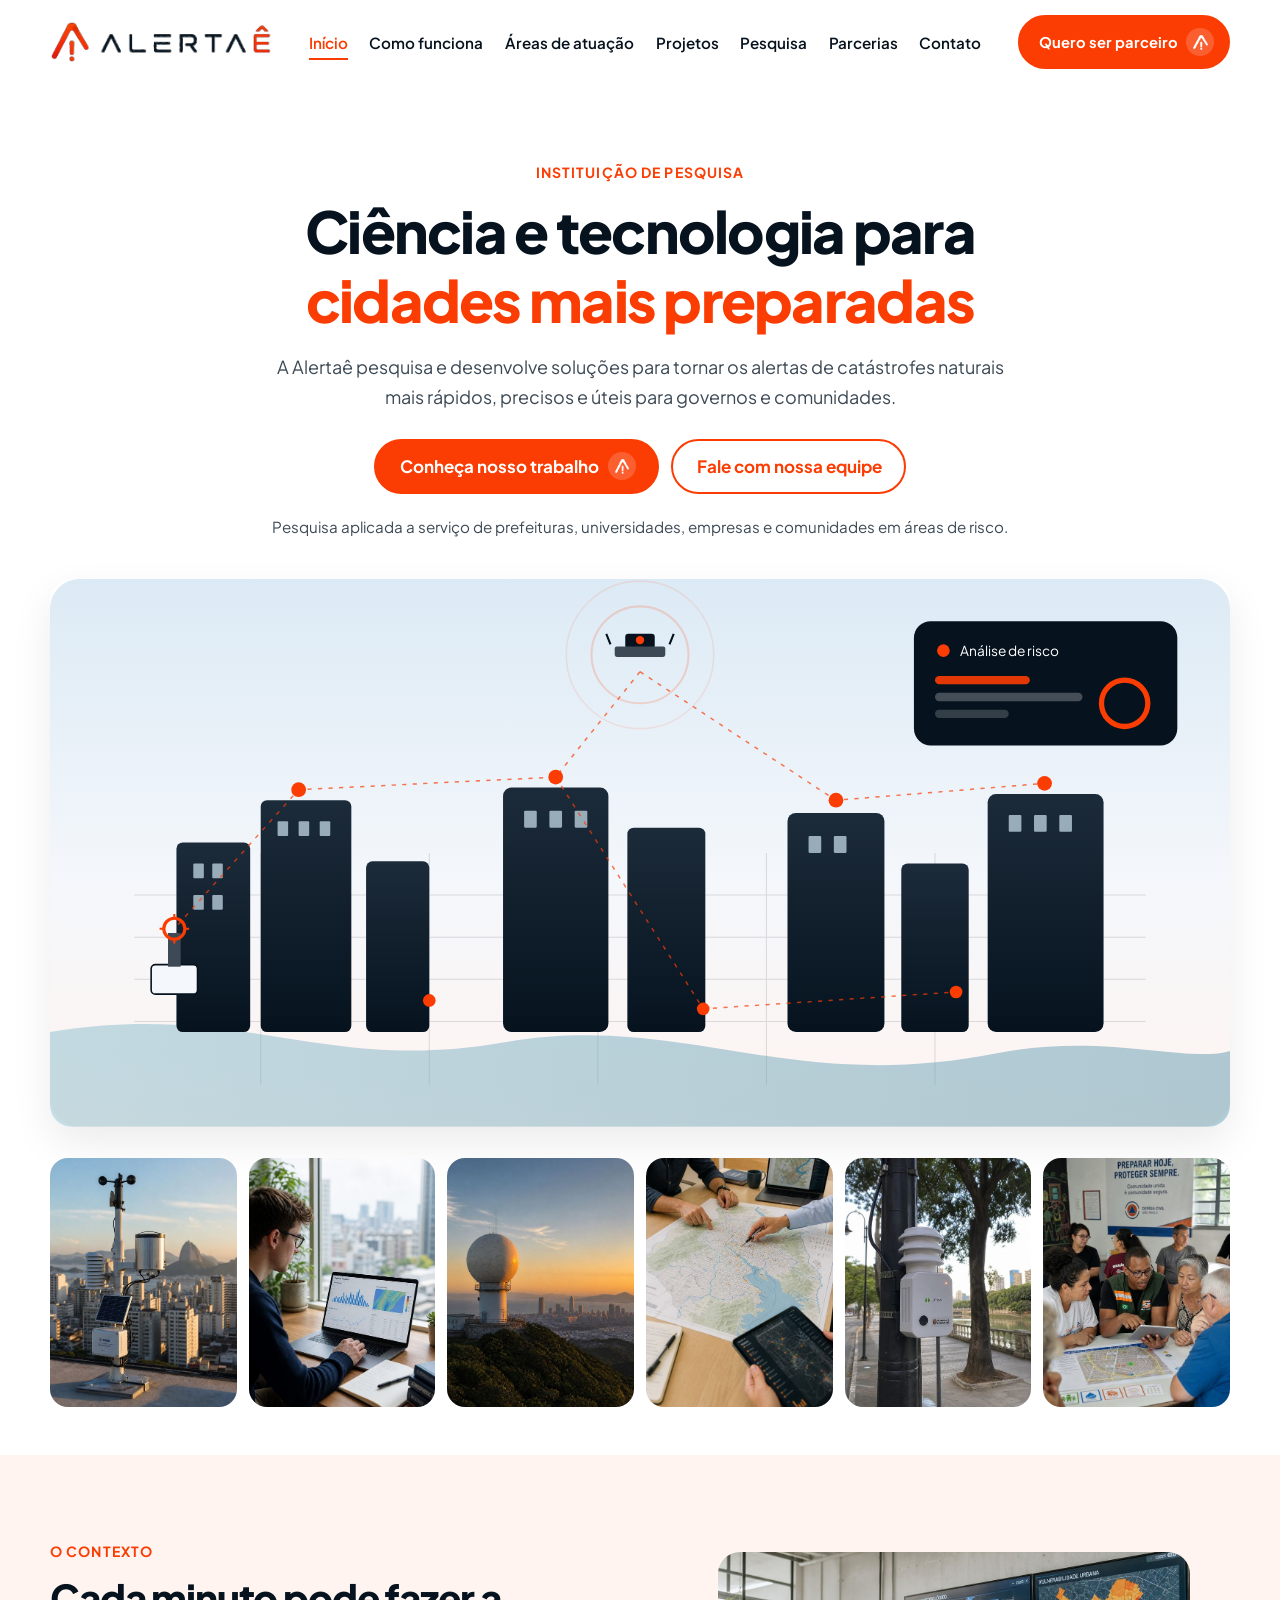
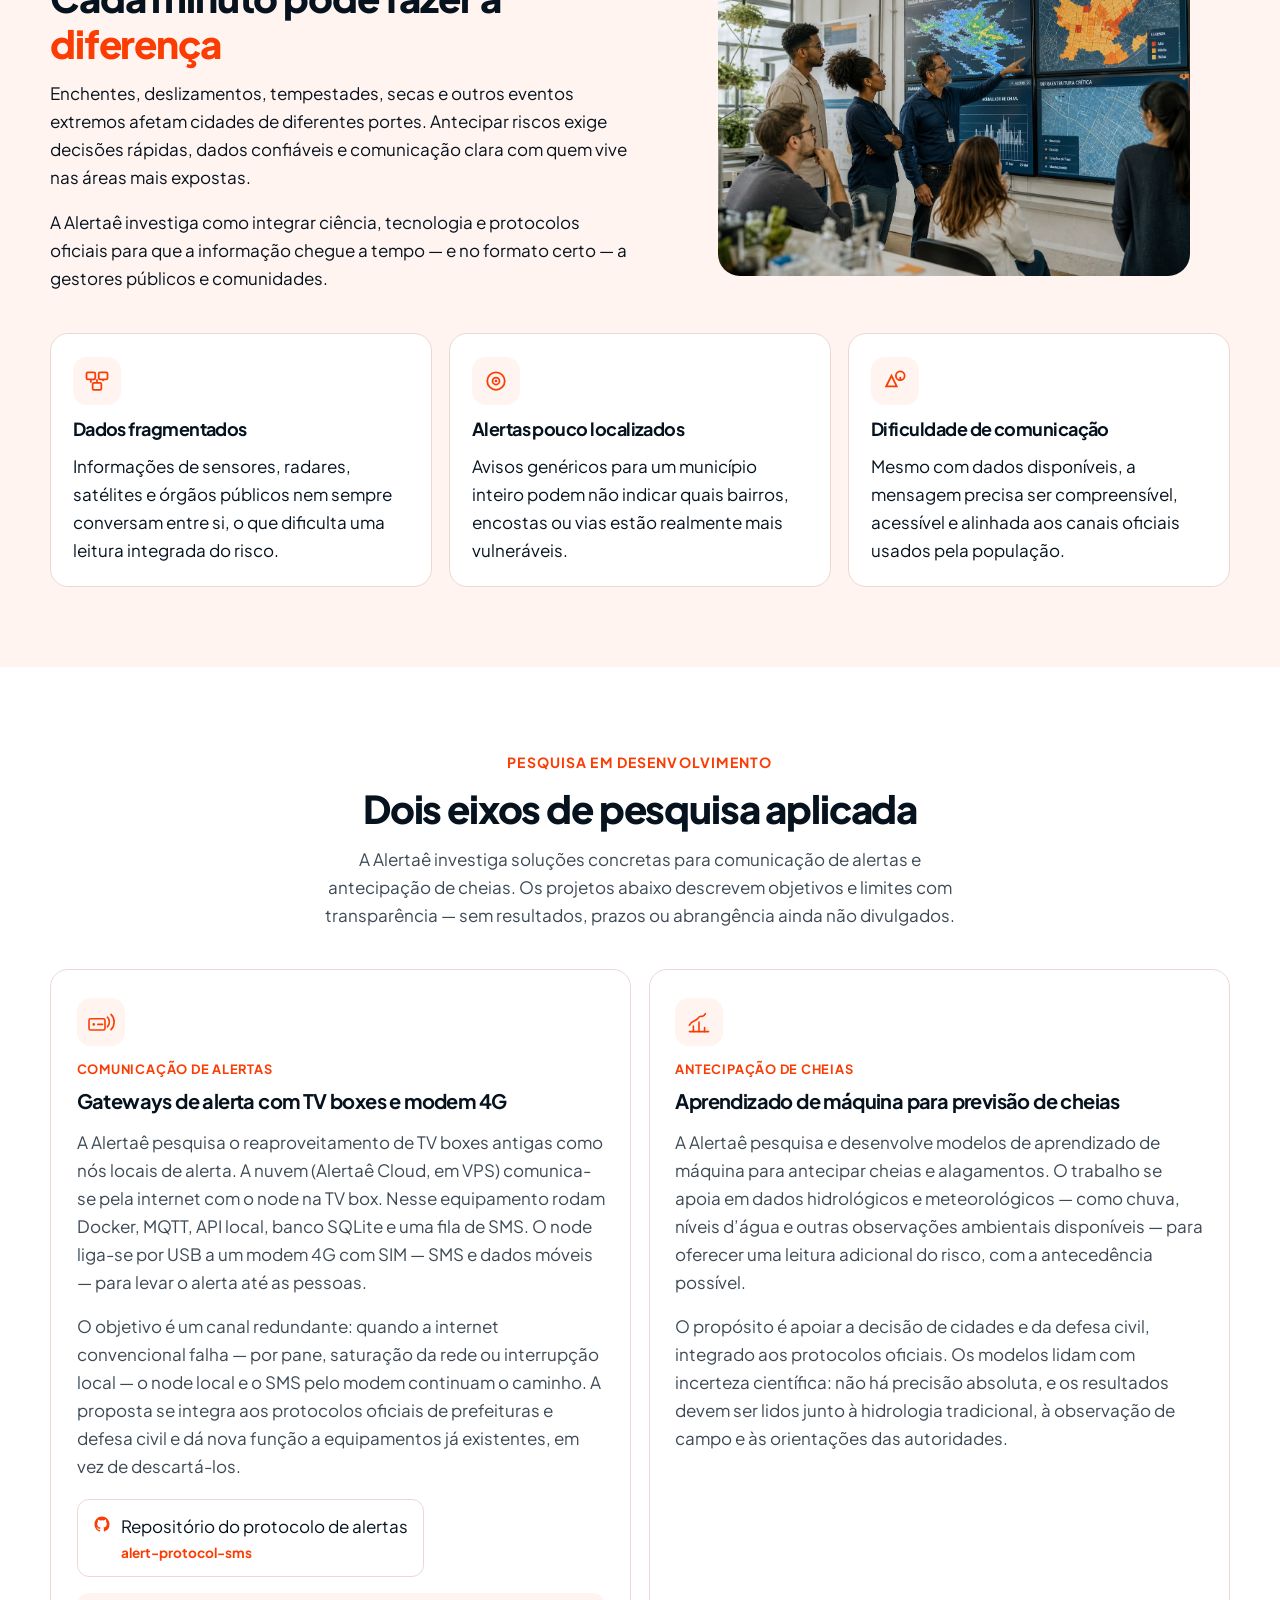
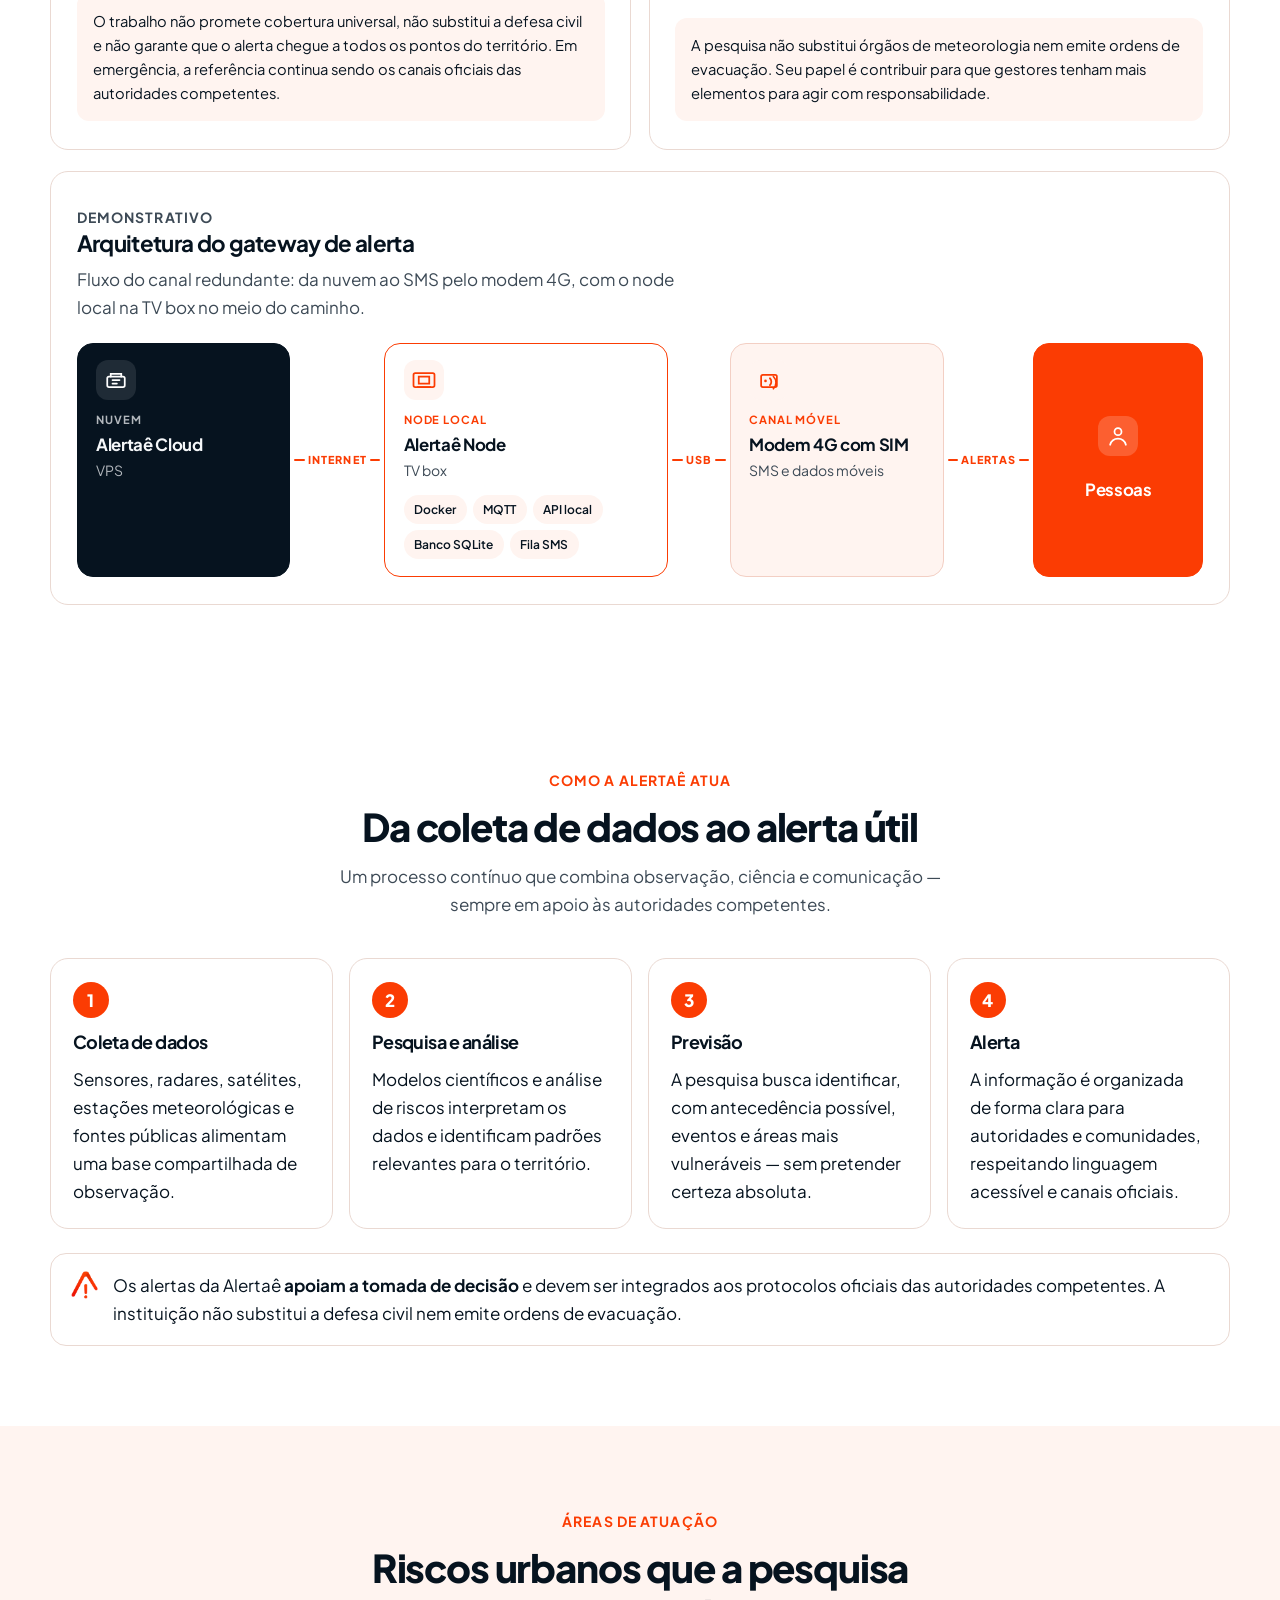
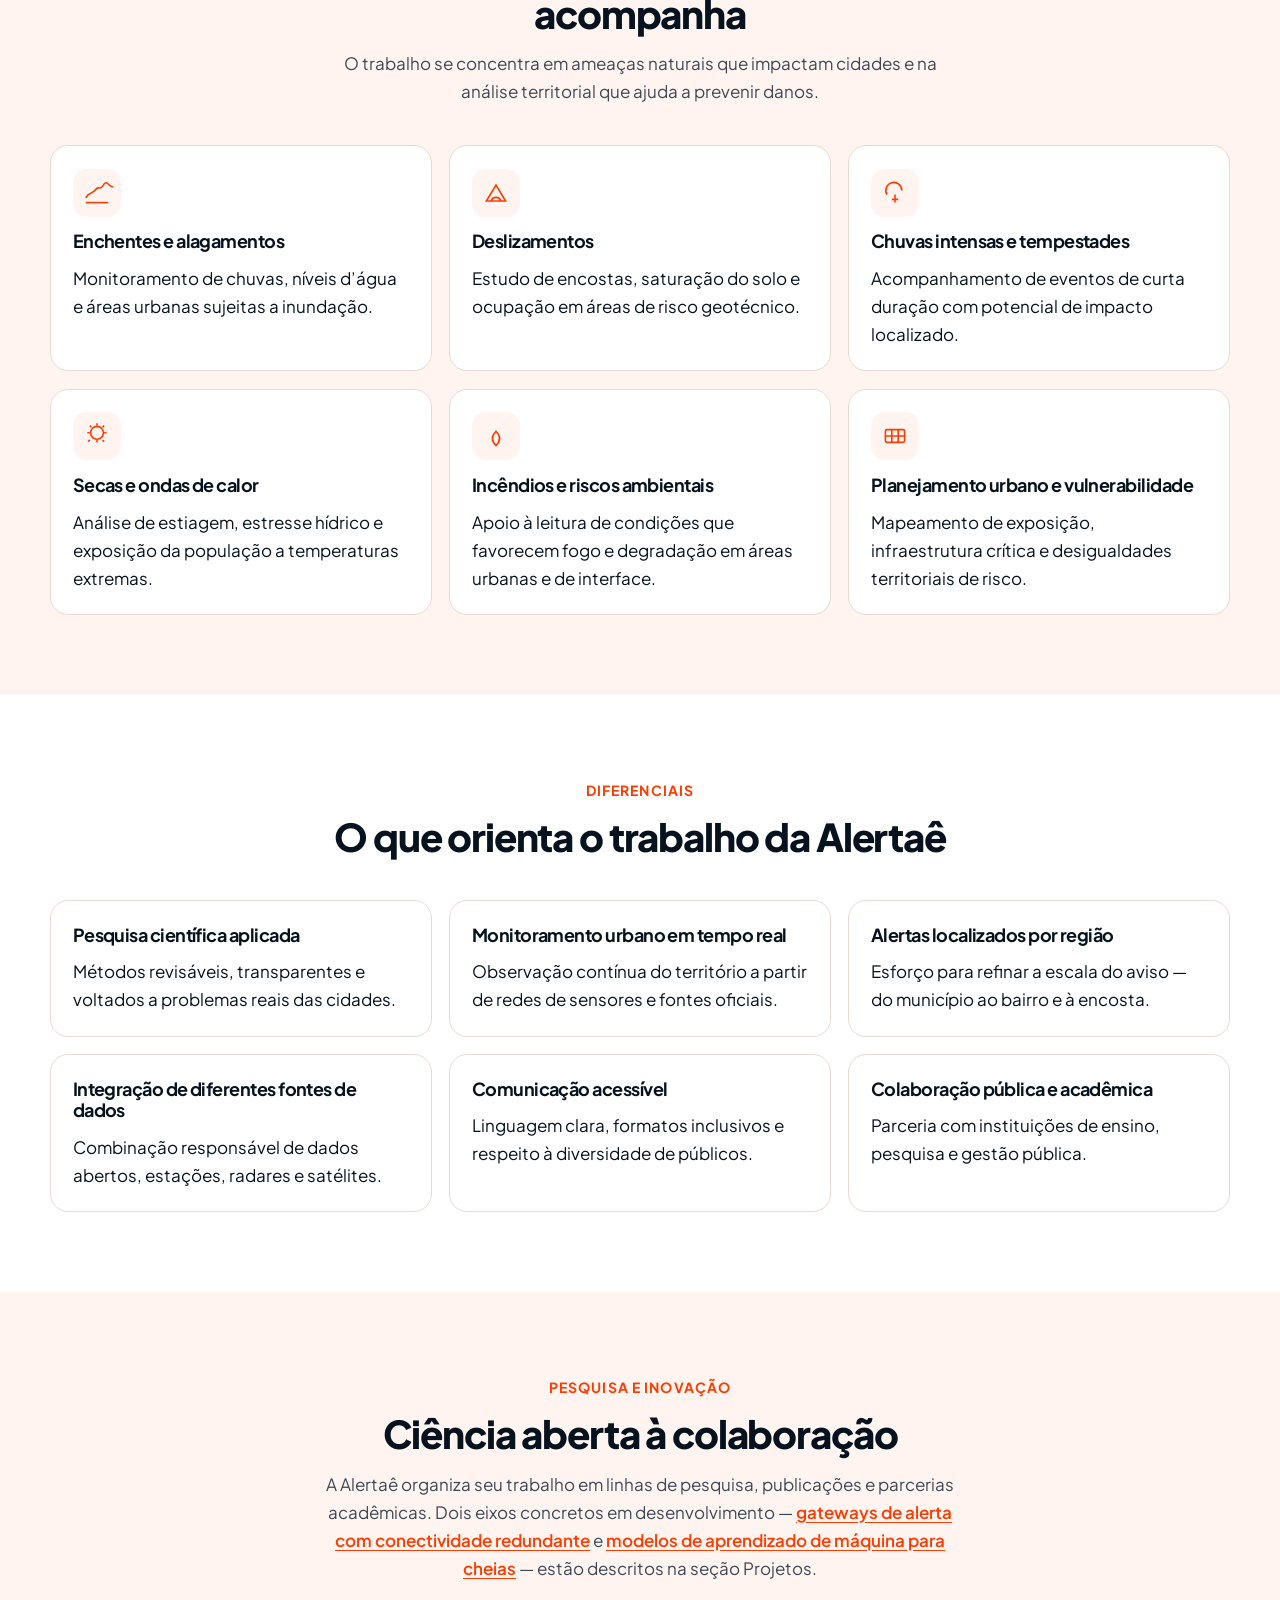
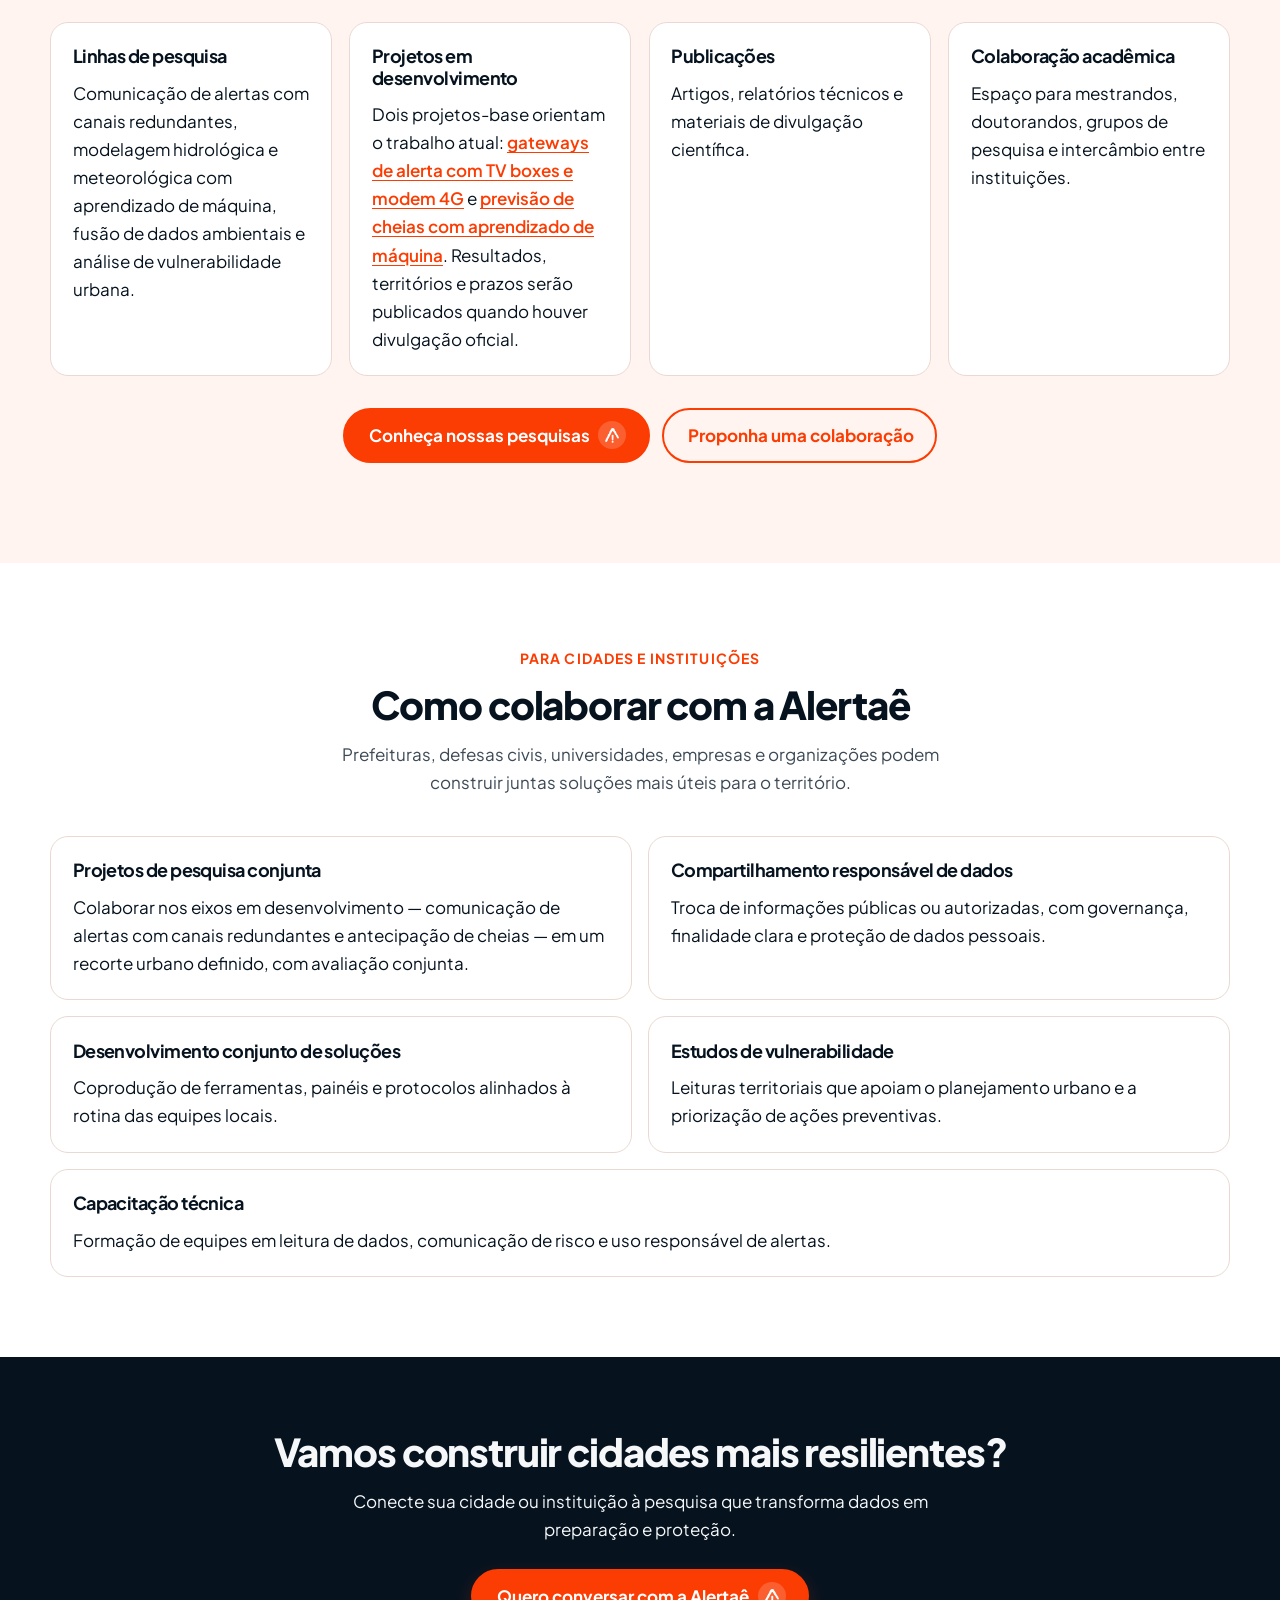
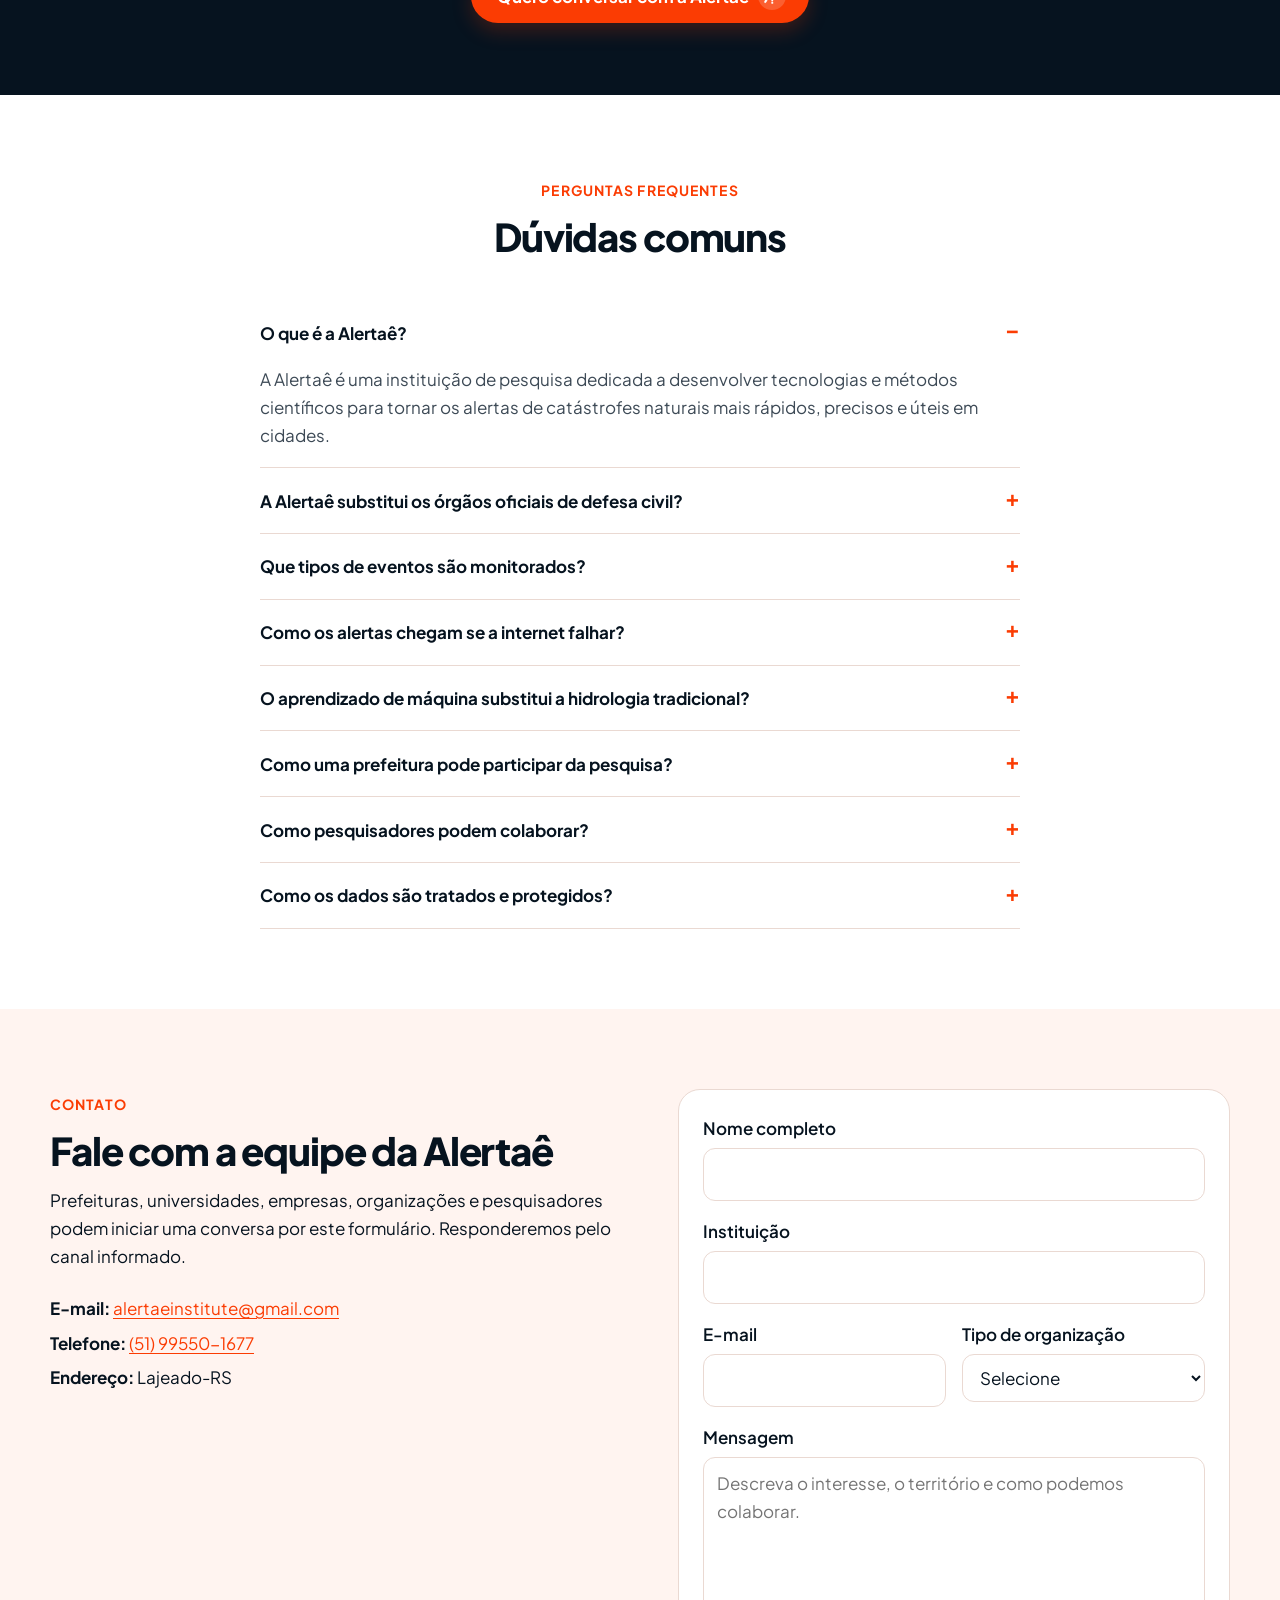
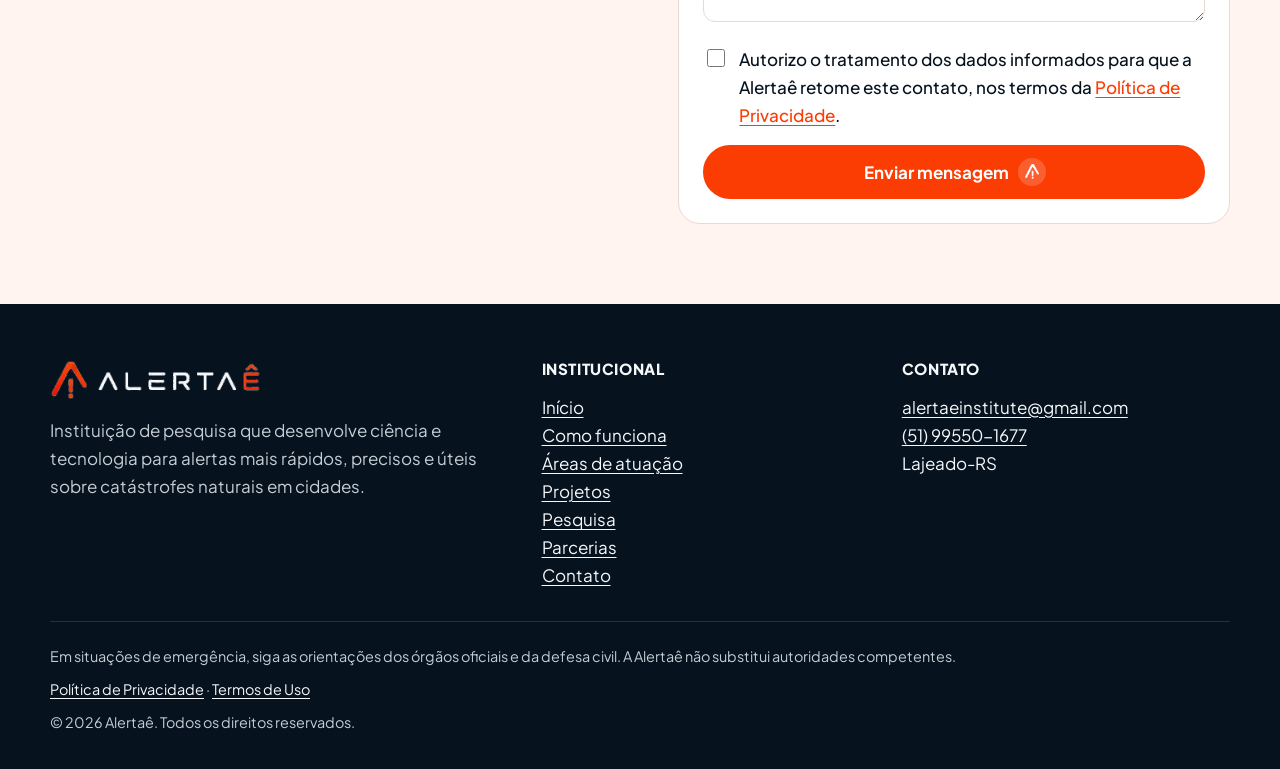
==== commit ded61161: "kjkfjnfk" ====
--- a/index.html
+++ b/index.html
@@ -408,20 +408,39 @@
                 </svg>
               </span>
               <p class="project-card__tag">Comunicação de alertas</p>
-              <h3 id="projeto-gateways">Gateways de alerta com TV boxes e modem 5G</h3>
-              <p>
-                A Alertaê pesquisa o reaproveitamento de TV boxes antigas,
-                combinadas com modem 5G, para servirem de gateways de alerta caso
-                a internet convencional falhe. O objetivo é manter um canal de
-                comunicação mesmo quando a conexão habitual da cidade ou da
-                comunidade cair — por pane, saturação da rede ou interrupção local.
-              </p>
-              <p>
-                Trata-se de pesquisa e desenvolvimento de um canal redundante de
-                disseminação de alertas, pensado para se integrar aos protocolos
-                oficiais usados por prefeituras e defesa civil. A proposta é
-                acessível: equipamentos já existentes podem ganhar uma função de
-                apoio, em vez de serem descartados.
+              <h3 id="projeto-gateways">Gateways de alerta com TV boxes e modem 4G</h3>
+              <p>
+                A Alertaê pesquisa o reaproveitamento de TV boxes antigas como
+                nós locais de alerta. A nuvem (Alertaê Cloud, em VPS) comunica-se
+                pela internet com o node na TV box. Nesse equipamento rodam Docker,
+                MQTT, API local, banco SQLite e uma fila de SMS. O node liga-se
+                por USB a um modem 4G com SIM — SMS e dados móveis — para levar
+                o alerta até as pessoas.
+              </p>
+              <p>
+                O objetivo é um canal redundante: quando a internet convencional
+                falha — por pane, saturação da rede ou interrupção local — o node
+                local e o SMS pelo modem continuam o caminho. A proposta se
+                integra aos protocolos oficiais de prefeituras e defesa civil e
+                dá nova função a equipamentos já existentes, em vez de descartá-los.
+              </p>
+              <p class="project-card__repo">
+                <a
+                  href="https://github.com/abelprosp/alert-protocol-sms"
+                  target="_blank"
+                  rel="noopener noreferrer"
+                >
+                  <svg viewBox="0 0 24 24" width="18" height="18" aria-hidden="true">
+                    <path
+                      fill="currentColor"
+                      d="M12 2C6.48 2 2 6.58 2 12.26c0 4.52 2.87 8.35 6.84 9.71.5.1.68-.22.68-.49 0-.24-.01-.87-.01-1.71-2.78.62-3.37-1.37-3.37-1.37-.45-1.18-1.11-1.5-1.11-1.5-.91-.64.07-.63.07-.63 1 .07 1.53 1.06 1.53 1.06.9 1.57 2.36 1.12 2.94.85.09-.67.35-1.12.63-1.38-2.22-.26-4.56-1.14-4.56-5.07 0-1.12.39-2.03 1.03-2.75-.1-.26-.45-1.3.1-2.7 0 0 .84-.27 2.75 1.05A9.3 9.3 0 0 1 12 6.84c.85 0 1.71.12 2.51.35 1.9-1.32 2.74-1.05 2.74-1.05.55 1.4.2 2.44.1 2.7.65.72 1.03 1.63 1.03 2.75 0 3.94-2.34 4.8-4.58 5.06.36.32.68.94.68 1.9 0 1.38-.01 2.48-.01 2.82 0 .27.18.6.69.49A10.03 10.03 0 0 0 22 12.26C22 6.58 17.52 2 12 2Z"
+                    />
+                  </svg>
+                  <span>
+                    Repositório do protocolo de alertas
+                    <span class="project-card__repo-name">alert-protocol-sms</span>
+                  </span>
+                </a>
               </p>
               <p class="project-card__note">
                 O trabalho não promete cobertura universal, não substitui a defesa
@@ -464,6 +483,98 @@
               </article>
             </li>
           </ul>
+
+          <figure class="arch" aria-labelledby="arch-titulo" aria-describedby="arch-texto arch-lista">
+            <figcaption class="arch__header">
+              <p class="eyebrow">Demonstrativo</p>
+              <h3 id="arch-titulo">Arquitetura do gateway de alerta</h3>
+              <p>
+                Fluxo do canal redundante: da nuvem ao SMS pelo modem 4G, com o
+                node local na TV box no meio do caminho.
+              </p>
+            </figcaption>
+
+            <p class="visually-hidden" id="arch-texto">
+              Canal redundante: quando a internet falha, o node local e o SMS
+              pelo modem continuam o caminho. A arquitetura segue esta sequência:
+            </p>
+            <ol class="visually-hidden" id="arch-lista">
+              <li>Alertaê Cloud em VPS</li>
+              <li>Internet</li>
+              <li>Alertaê Node na TV box: Docker, MQTT, API local, banco SQLite e fila SMS</li>
+              <li>USB</li>
+              <li>Modem 4G com SIM: SMS e dados móveis</li>
+              <li>Pessoas</li>
+            </ol>
+
+            <ol class="arch__flow" aria-hidden="true">
+              <li class="arch__stage arch__stage--cloud">
+                <span class="arch__icon" aria-hidden="true">
+                  <svg viewBox="0 0 32 32" width="28" height="28">
+                    <rect x="6" y="12" width="20" height="12" rx="2" fill="none" stroke="currentColor" stroke-width="2" />
+                    <path d="M10 12V9h12v3M12 16h8M12 20h5" fill="none" stroke="currentColor" stroke-width="2" stroke-linecap="round" />
+                  </svg>
+                </span>
+                <span class="arch__kicker">Nuvem</span>
+                <strong class="arch__name">Alertaê Cloud</strong>
+                <span class="arch__meta">VPS</span>
+              </li>
+              <li class="arch__link">
+                <span class="arch__link-line"></span>
+                <span class="arch__link-label">Internet</span>
+                <span class="arch__link-line"></span>
+              </li>
+              <li class="arch__stage arch__stage--node">
+                <span class="arch__icon" aria-hidden="true">
+                  <svg viewBox="0 0 32 32" width="28" height="28">
+                    <rect x="4" y="8" width="24" height="16" rx="2" fill="none" stroke="currentColor" stroke-width="2" />
+                    <path d="M8 24h16M10 12h12v8H10z" fill="none" stroke="currentColor" stroke-width="2" />
+                  </svg>
+                </span>
+                <span class="arch__kicker">Node local</span>
+                <strong class="arch__name">Alertaê Node</strong>
+                <span class="arch__meta">TV box</span>
+                <ul class="arch__chips">
+                  <li>Docker</li>
+                  <li>MQTT</li>
+                  <li>API local</li>
+                  <li>Banco SQLite</li>
+                  <li>Fila SMS</li>
+                </ul>
+              </li>
+              <li class="arch__link">
+                <span class="arch__link-line"></span>
+                <span class="arch__link-label">USB</span>
+                <span class="arch__link-line"></span>
+              </li>
+              <li class="arch__stage arch__stage--modem">
+                <span class="arch__icon" aria-hidden="true">
+                  <svg viewBox="0 0 32 32" width="28" height="28">
+                    <rect x="7" y="10" width="18" height="14" rx="2" fill="none" stroke="currentColor" stroke-width="2" />
+                    <circle cx="12" cy="17" r="1.5" fill="currentColor" />
+                    <path d="M17 14c2.2 2 2.2 6 0 8M21 12c4 4 4 10 0 14" fill="none" stroke="currentColor" stroke-width="2" stroke-linecap="round" />
+                  </svg>
+                </span>
+                <span class="arch__kicker">Canal móvel</span>
+                <strong class="arch__name">Modem 4G com SIM</strong>
+                <span class="arch__meta">SMS e dados móveis</span>
+              </li>
+              <li class="arch__link">
+                <span class="arch__link-line"></span>
+                <span class="arch__link-label">Alertas</span>
+                <span class="arch__link-line"></span>
+              </li>
+              <li class="arch__stage arch__stage--people">
+                <span class="arch__icon" aria-hidden="true">
+                  <svg viewBox="0 0 32 32" width="28" height="28">
+                    <circle cx="16" cy="11" r="4" fill="none" stroke="currentColor" stroke-width="2" />
+                    <path d="M7 26c1.5-5 4.5-7 9-7s7.5 2 9 7" fill="none" stroke="currentColor" stroke-width="2" stroke-linecap="round" />
+                  </svg>
+                </span>
+                <strong class="arch__name">Pessoas</strong>
+              </li>
+            </ol>
+          </figure>
         </div>
       </section>
 
@@ -650,7 +761,7 @@
               <h3>Projetos em desenvolvimento</h3>
               <p>
                 Dois projetos-base orientam o trabalho atual:
-                <a href="#projeto-gateways">gateways de alerta com TV boxes e modem 5G</a>
+                <a href="#projeto-gateways">gateways de alerta com TV boxes e modem 4G</a>
                 e
                 <a href="#projeto-cheias">previsão de cheias com aprendizado de máquina</a>.
                 Resultados, territórios e prazos serão publicados quando houver
@@ -780,13 +891,14 @@
             <details class="faq__item">
               <summary>Como os alertas chegam se a internet falhar?</summary>
               <p>
-                A Alertaê pesquisa um canal redundante de disseminação: o
-                reaproveitamento de TV boxes antigas combinadas com modem 5G, para
-                servirem de gateways de alerta caso a conexão convencional caia.
-                Isso é pesquisa e desenvolvimento, integrado aos protocolos oficiais
-                — não é cobertura universal nem substituto da defesa civil. Em
-                emergência, a população deve seguir os canais oficiais das
-                autoridades competentes.
+                A Alertaê pesquisa um canal redundante: a nuvem em VPS comunica-se
+                pela internet com o node na TV box (Docker, MQTT, API local, SQLite
+                e fila de SMS). Se a conexão convencional cair, o node local segue
+                o caminho e dispara SMS pelo modem 4G com SIM, ligado por USB —
+                SMS e dados móveis até as pessoas. Isso é pesquisa e desenvolvimento,
+                integrado aos protocolos oficiais — não é cobertura universal nem
+                substituto da defesa civil. Em emergência, a população deve seguir
+                os canais oficiais das autoridades competentes.
               </p>
             </details>
             <details class="faq__item">
--- a/css/styles.css
+++ b/css/styles.css
@@ -606,6 +606,247 @@
   color: var(--color-text);
 }
 
+.project-card__repo {
+  margin: 0.15rem 0 1rem;
+}
+
+.project-card__repo a {
+  display: inline-flex;
+  align-items: flex-start;
+  gap: 0.65rem;
+  max-width: 100%;
+  padding: 0.75rem 0.95rem;
+  border: 1px solid var(--color-border);
+  border-radius: 12px;
+  text-decoration: none;
+  color: var(--color-text);
+  background: #fff;
+  transition: border-color 0.2s ease, box-shadow 0.2s ease;
+}
+
+.project-card__repo a:hover {
+  border-color: var(--color-orange);
+  color: var(--color-text);
+  box-shadow: 0 6px 16px rgba(251, 60, 3, 0.08);
+}
+
+.project-card__repo svg {
+  flex-shrink: 0;
+  margin-top: 0.2rem;
+  color: var(--color-orange);
+}
+
+.project-card__repo-name {
+  display: block;
+  margin-top: 0.15rem;
+  font-size: 0.85rem;
+  font-weight: 700;
+  color: var(--color-orange);
+}
+
+/* --------------------------------------------------------------------------
+   Demonstrativo da arquitetura (gateways)
+   -------------------------------------------------------------------------- */
+#arch-lista {
+  list-style: decimal;
+}
+
+.arch {
+  margin: 1.35rem 0 0;
+  padding: 1.6rem 1.25rem 1.45rem;
+  background: #fff;
+  border: 1px solid var(--color-border);
+  border-radius: var(--radius-card);
+}
+
+.arch__header {
+  max-width: 38rem;
+  margin-bottom: 1.35rem;
+}
+
+.arch__header h3 {
+  font-size: clamp(1.2rem, 2.4vw, 1.4rem);
+  margin-bottom: 0.5rem;
+}
+
+.arch__header p {
+  margin: 0;
+  color: var(--color-text-muted);
+}
+
+.arch__flow {
+  display: flex;
+  flex-direction: column;
+  align-items: stretch;
+}
+
+.arch__stage {
+  display: flex;
+  flex-direction: column;
+  align-items: flex-start;
+  padding: 1.05rem 1.15rem;
+  border-radius: 16px;
+  border: 1px solid var(--color-border);
+  background: #fff;
+}
+
+.arch__icon {
+  display: grid;
+  place-items: center;
+  width: 40px;
+  height: 40px;
+  margin-bottom: 0.6rem;
+  border-radius: 12px;
+  background: var(--color-orange-soft);
+  color: var(--color-orange);
+}
+
+.arch__kicker {
+  margin-bottom: 0.15rem;
+  font-size: 0.7rem;
+  font-weight: 700;
+  letter-spacing: 0.08em;
+  text-transform: uppercase;
+  color: var(--color-orange);
+}
+
+.arch__name {
+  font-size: 1.05rem;
+  letter-spacing: -0.02em;
+  color: inherit;
+}
+
+.arch__meta {
+  font-size: 0.875rem;
+  color: var(--color-text-muted);
+}
+
+.arch__stage--cloud {
+  background: var(--color-bg-dark);
+  border-color: var(--color-bg-dark);
+  color: var(--color-text-on-dark);
+}
+
+.arch__stage--cloud .arch__icon {
+  background: rgba(255, 255, 255, 0.1);
+  color: #fff;
+}
+
+.arch__stage--cloud .arch__kicker,
+.arch__stage--cloud .arch__meta {
+  color: rgba(245, 247, 249, 0.72);
+}
+
+.arch__stage--node {
+  border-color: var(--color-orange);
+}
+
+.arch__stage--modem {
+  background: var(--color-orange-soft);
+  border-color: #f3cfc4;
+}
+
+.arch__stage--people {
+  flex-direction: row;
+  align-items: center;
+  justify-content: center;
+  gap: 0.7rem;
+  background: var(--color-orange);
+  border-color: var(--color-orange);
+  color: #fff;
+}
+
+.arch__stage--people .arch__icon {
+  margin-bottom: 0;
+  background: rgba(255, 255, 255, 0.18);
+  color: #fff;
+}
+
+.arch__chips {
+  display: flex;
+  flex-wrap: wrap;
+  gap: 0.4rem;
+  margin-top: 0.85rem;
+}
+
+.arch__chips li {
+  padding: 0.28rem 0.65rem;
+  border-radius: var(--radius-pill);
+  background: var(--color-orange-soft);
+  color: var(--color-text);
+  font-size: 0.75rem;
+  font-weight: 600;
+}
+
+.arch__link {
+  display: flex;
+  flex-direction: column;
+  align-items: center;
+  justify-content: center;
+  gap: 0.2rem;
+  padding: 0.1rem 0;
+}
+
+.arch__link-line {
+  width: 2px;
+  height: 0.8rem;
+  background: var(--color-orange);
+  border-radius: 2px;
+}
+
+.arch__link-label {
+  font-size: 0.68rem;
+  font-weight: 800;
+  letter-spacing: 0.1em;
+  text-transform: uppercase;
+  color: var(--color-orange);
+  white-space: nowrap;
+}
+
+@media (min-width: 1080px) {
+  .arch {
+    padding: 1.85rem 1.6rem 1.7rem;
+  }
+
+  .arch__flow {
+    flex-direction: row;
+    align-items: stretch;
+    justify-content: center;
+    gap: 0.15rem;
+  }
+
+  .arch__stage {
+    flex: 1 1 0;
+    min-width: 0;
+  }
+
+  .arch__stage--node {
+    flex: 1.4 1 0;
+  }
+
+  .arch__stage--people {
+    flex: 0.75 1 0;
+    flex-direction: column;
+    text-align: center;
+  }
+
+  .arch__stage--people .arch__icon {
+    margin-bottom: 0.5rem;
+  }
+
+  .arch__link {
+    flex-direction: row;
+    flex: 0 0 auto;
+    align-self: center;
+    padding: 0 0.1rem;
+  }
+
+  .arch__link-line {
+    width: 0.65rem;
+    height: 2px;
+  }
+}
+
 .process {
   display: grid;
   grid-template-columns: repeat(4, 1fr);
@@ -1002,6 +1243,10 @@
     width: 100%;
   }
 
+  .project-card__repo a {
+    width: 100%;
+  }
+
   .media-strip {
     grid-auto-flow: column;
     grid-template-columns: none;
